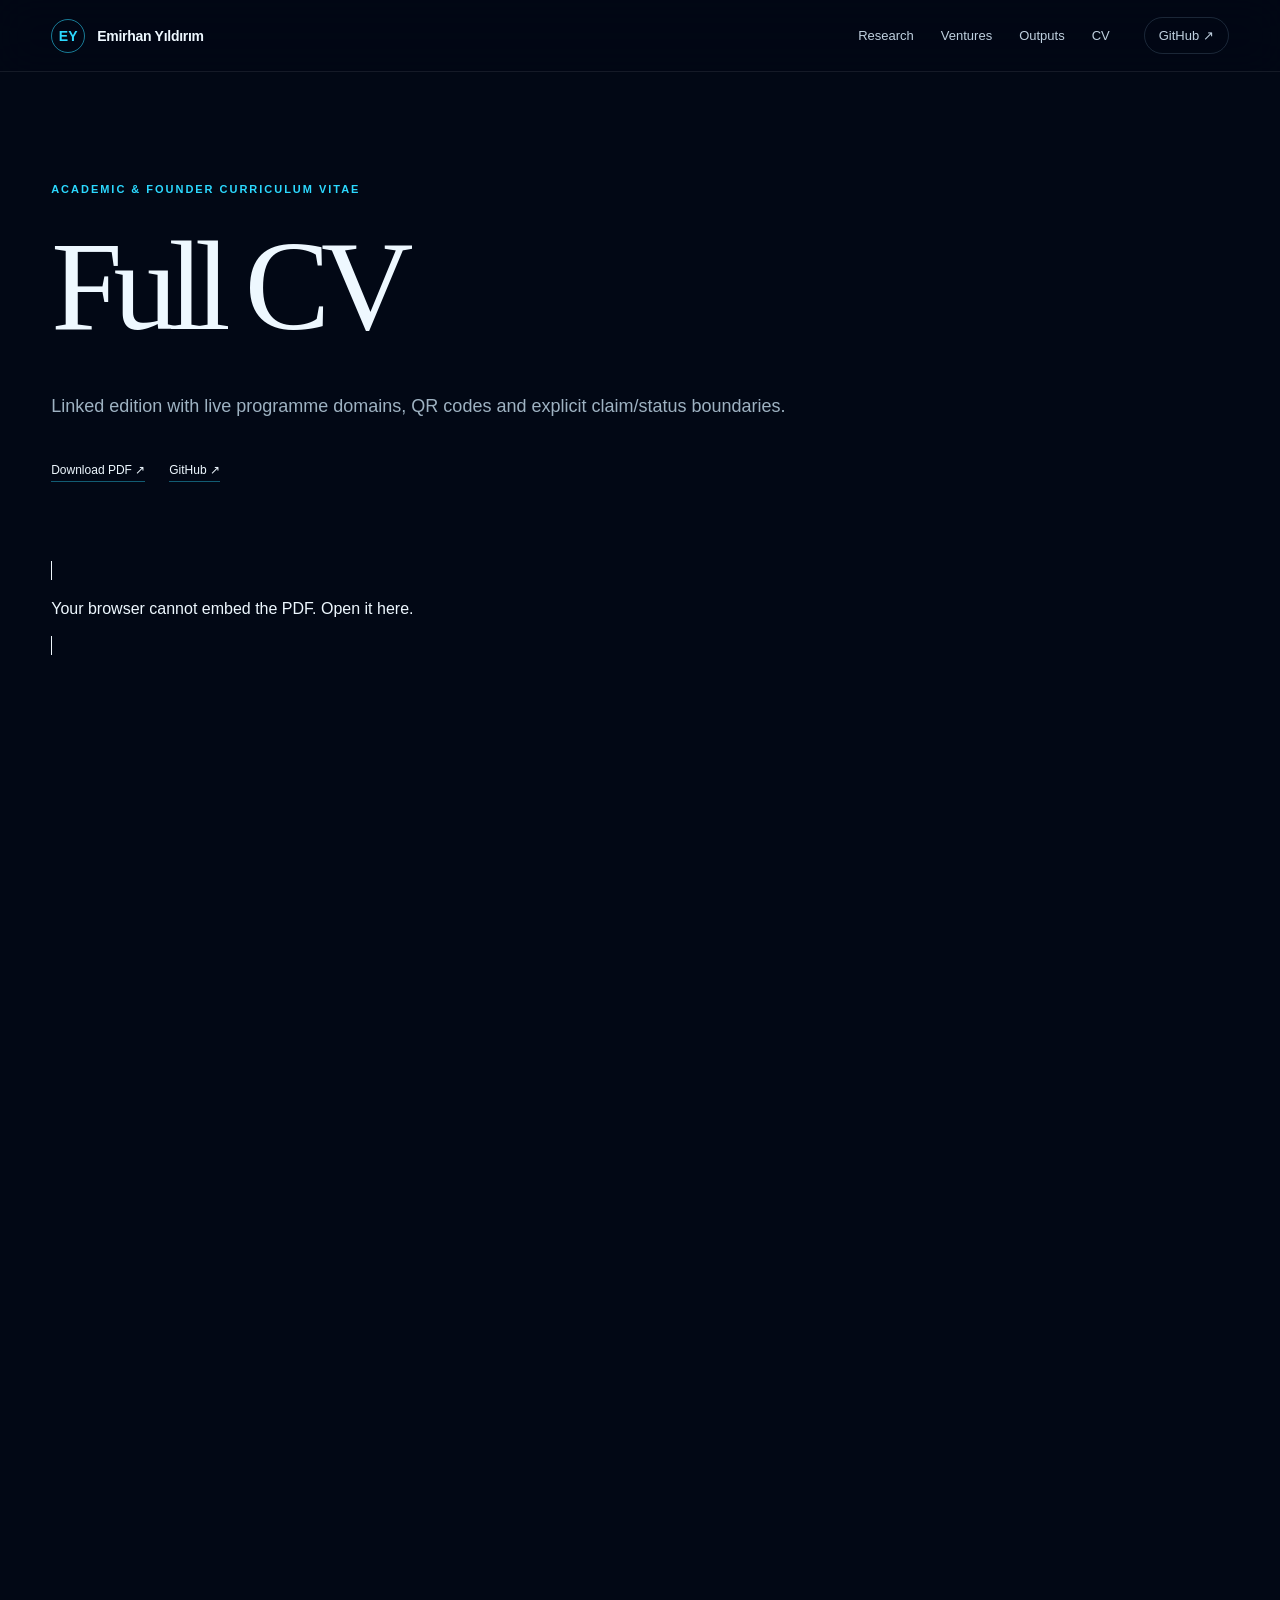
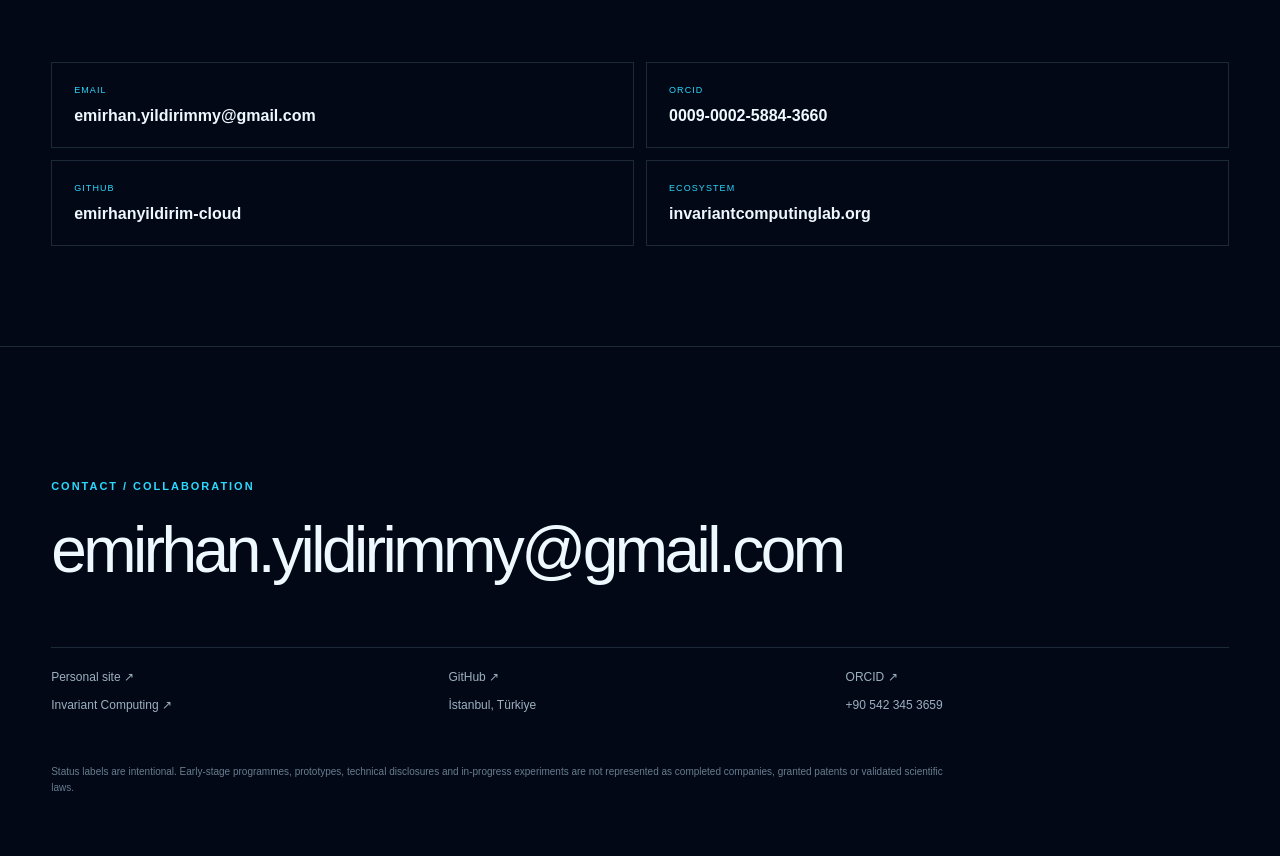
==== cv/index.html @ b938ab04 "Initial portfolio showcase" ====
<!doctype html><html lang="en"><head><meta charset="utf-8"><meta name="viewport" content="width=device-width,initial-scale=1,viewport-fit=cover"><meta name="color-scheme" content="dark"><title>CV — Emirhan Yıldırım</title><meta name="description" content="Academic and founder curriculum vitae with live ecosystem links and QR codes."><meta name="theme-color" content="#020815"><meta property="og:type" content="website"><meta property="og:title" content="CV — Emirhan Yıldırım"><meta property="og:description" content="Academic and founder curriculum vitae with live ecosystem links and QR codes."><meta property="og:image" content="../assets/media/og-preview.jpg"><link rel="icon" href="../assets/media/favicon.svg" type="image/svg+xml"><link rel="stylesheet" href="../assets/css/main.css"><script type="application/ld+json">{"@context":"https://schema.org","@type":"Person","name":"Emirhan Yıldırım","url":"https://emirhanyildirim-cloud.github.io/","sameAs":["https://github.com/emirhanyildirim-cloud", "https://orcid.org/0009-0002-5884-3660", "https://invariantcomputinglab.org/", "https://research.invariantcomputinglab.org/", "https://ventures.invariantcomputinglab.org/", "https://rari.invariantcomputinglab.org/", "https://ocil-ocir.invariantcomputinglab.org/", "https://annihilation-free-computing.invariantcomputinglab.org/", "https://sacra.invariantcomputinglab.org/", "https://invariant-os.invariantcomputinglab.org/", "https://geometrodynamic-computing.invariantcomputinglab.org/", "https://humanization-tech.invariantcomputinglab.org/", "https://elevateos-studio.invariantcomputinglab.org/", "https://atmer.invariantcomputinglab.org/", "https://aurelis-space.invariantcomputinglab.org/", "https://lutetia-retreats.invariantcomputinglab.org/", "https://vectaris-mobility.invariantcomputinglab.org/", "https://hoshi-no-umi-studio.invariantcomputinglab.org/", "https://purpura-yakamoz.invariantcomputinglab.org/"],"jobTitle":"Founder & Research Architect","affiliation":{"@type":"Organization","name":"Invariant Computing Program","url":"https://invariantcomputinglab.org/"}}</script></head><body><header class="nav"><a class="brand" href="../index.html"><span>EY</span><b>Emirhan Yıldırım</b></a><nav><a href="../research/">Research</a><a href="../ventures/">Ventures</a><a href="../outputs/">Outputs</a><a href="../cv/">CV</a></nav><a class="nav-github" href="https://github.com/emirhanyildirim-cloud" target="_blank" rel="noopener">GitHub ↗</a><button class="menu-btn" aria-label="Open navigation"><i></i><i></i></button></header><div class="mobile-nav" hidden><a href="../research/">Research</a><a href="../ventures/">Ventures</a><a href="../outputs/">Outputs</a><a href="../cv/">CV</a><a href="https://github.com/emirhanyildirim-cloud" target="_blank">GitHub ↗</a></div><main><section class="subhero cv-hero"><p class="overline">ACADEMIC & FOUNDER CURRICULUM VITAE</p><h1>Full CV</h1><p>Linked edition with live programme domains, QR codes and explicit claim/status boundaries.</p><div class="subhero-links"><a href="../assets/media/Emirhan_Yildirim_CV_WEB_GITHUB_2026-09-23.pdf" target="_blank" download>Download PDF ↗</a><a href="https://github.com/emirhanyildirim-cloud" target="_blank">GitHub ↗</a></div></section><section class="pdf-stage"><object data="../assets/media/Emirhan_Yildirim_CV_WEB_GITHUB_2026-09-23.pdf#view=FitH" type="application/pdf"><p>Your browser cannot embed the PDF. <a href="../assets/media/Emirhan_Yildirim_CV_WEB_GITHUB_2026-09-23.pdf">Open it here.</a></p></object></section><section class="cv-quick"><a href="mailto:emirhan.yildirimmy@gmail.com"><span>EMAIL</span><b>emirhan.yildirimmy@gmail.com</b></a><a href="https://orcid.org/0009-0002-5884-3660" target="_blank"><span>ORCID</span><b>0009-0002-5884-3660</b></a><a href="https://github.com/emirhanyildirim-cloud" target="_blank"><span>GITHUB</span><b>emirhanyildirim-cloud</b></a><a href="https://invariantcomputinglab.org/" target="_blank"><span>ECOSYSTEM</span><b>invariantcomputinglab.org</b></a></section></main><footer class="footer"><div><p class="overline">CONTACT / COLLABORATION</p><a class="big-mail" href="mailto:emirhan.yildirimmy@gmail.com">emirhan.yildirimmy@gmail.com</a></div><div class="footer-grid"><a href="https://emirhanyildirim-cloud.github.io/">Personal site ↗</a><a href="https://github.com/emirhanyildirim-cloud" target="_blank">GitHub ↗</a><a href="https://orcid.org/0009-0002-5884-3660" target="_blank">ORCID ↗</a><a href="https://invariantcomputinglab.org/" target="_blank">Invariant Computing ↗</a><span>İstanbul, Türkiye</span><span>+90 542 345 3659</span></div><p class="fine">Status labels are intentional. Early-stage programmes, prototypes, technical disclosures and in-progress experiments are not represented as completed companies, granted patents or validated scientific laws.</p></footer><script src="../assets/js/app.js"></script></body></html>
---- assets/css/main.css ----
:root{--bg:#020815;--bg2:#07111f;--panel:#0a1728;--text:#eef8ff;--muted:#9aafc1;--line:rgba(157,201,232,.17);--cyan:#2cd9ff;--blue:#4f7cff;--violet:#9b7cff;--green:#45e6a8;--warm:#d9ff69;--max:1440px;--pad:clamp(22px,4vw,68px)}*{box-sizing:border-box}html{scroll-behavior:smooth;background:var(--bg);color:var(--text)}body{margin:0;background:var(--bg);font-family:Inter,ui-sans-serif,-apple-system,BlinkMacSystemFont,"Segoe UI",Arial,sans-serif;color:var(--text);overflow-x:hidden}body:before{content:"";position:fixed;inset:0;pointer-events:none;background:radial-gradient(circle at 75% 18%,rgba(39,118,255,.13),transparent 34%),radial-gradient(circle at 22% 72%,rgba(0,219,255,.055),transparent 28%);z-index:-2}a{color:inherit;text-decoration:none}p{line-height:1.58}.nav{position:fixed;z-index:50;left:0;right:0;top:0;height:72px;padding:0 var(--pad);display:flex;align-items:center;gap:34px;border-bottom:1px solid rgba(255,255,255,.08);background:rgba(2,8,21,.72);backdrop-filter:blur(20px)}.brand{display:flex;align-items:center;gap:12px;margin-right:auto;font-size:14px}.brand span{display:grid;place-items:center;width:34px;height:34px;border:1px solid rgba(44,217,255,.55);border-radius:50%;font-weight:800;color:var(--cyan)}.brand b{font-weight:650;letter-spacing:-.02em}.nav nav{display:flex;gap:27px}.nav nav a,.nav-github{font-size:13px;color:#bfd0df;transition:.2s}.nav nav a:hover,.nav-github:hover{color:white}.nav-github{border:1px solid var(--line);padding:10px 14px;border-radius:999px}.menu-btn{display:none;background:none;border:0;width:38px;height:38px}.menu-btn i{display:block;height:1px;background:white;margin:6px}.mobile-nav{position:fixed;z-index:49;top:72px;inset-inline:0;background:#05101d;padding:28px var(--pad);border-bottom:1px solid var(--line)}.mobile-nav a{display:block;font-size:28px;font-weight:700;padding:12px 0}.hero{min-height:100vh;padding:140px var(--pad) 58px;position:relative;display:grid;grid-template-columns:minmax(0,.9fr) minmax(480px,1.1fr);grid-template-rows:1fr auto;gap:34px;max-width:var(--max);margin:auto}.noise{position:absolute;inset:0;opacity:.15;pointer-events:none;background-image:url("data:image/svg+xml,%3Csvg viewBox='0 0 180 180' xmlns='http://www.w3.org/2000/svg'%3E%3Cfilter id='n'%3E%3CfeTurbulence type='fractalNoise' baseFrequency='.9' numOctaves='2' stitchTiles='stitch'/%3E%3C/filter%3E%3Crect width='100%25' height='100%25' filter='url(%23n)' opacity='.28'/%3E%3C/svg%3E");mix-blend-mode:soft-light}.hero-copy{align-self:center;position:relative;z-index:2}.overline{font-size:11px;font-weight:750;letter-spacing:.18em;color:var(--cyan);text-transform:uppercase}.hero h1{font-size:clamp(74px,8vw,146px);line-height:.77;letter-spacing:-.075em;margin:22px 0 30px}.hero h1 span{display:block}.hero-role{font-size:clamp(23px,2.1vw,39px);line-height:1.08;letter-spacing:-.035em;margin:0 0 24px}.hero-role b{color:var(--cyan);font-weight:600}.hero-summary{max-width:650px;color:#afc2d3;font-size:17px}.hero-actions{display:flex;gap:18px;align-items:center;margin-top:34px}.hero-actions a{font-weight:650;font-size:14px}.hero-actions .primary{background:var(--text);color:var(--bg);padding:14px 18px;border-radius:4px}.hero-visual{align-self:stretch;position:relative;min-height:620px;border:1px solid var(--line);background:linear-gradient(180deg,rgba(11,26,46,.75),rgba(4,12,25,.25));overflow:hidden;clip-path:polygon(8% 0,100% 0,100% 92%,92% 100%,0 100%,0 8%)}#ecosystemCanvas{width:100%;height:100%;display:block;touch-action:none}.hud{position:absolute;z-index:2;padding:16px 18px;border:1px solid var(--line);background:rgba(1,7,16,.64);backdrop-filter:blur(10px);pointer-events:none}.hud span{display:block;color:var(--cyan);font-size:9px;letter-spacing:.17em;margin-bottom:6px}.hud b{font-size:13px;letter-spacing:.03em}.hud p{margin:7px 0 0;color:#91a8ba;font-size:11px;max-width:240px}.hud-top{top:18px;right:18px}.hud-bottom{left:18px;bottom:18px;max-width:330px}.hero-meta{grid-column:1/-1;border-top:1px solid var(--line);padding-top:18px;display:flex;justify-content:space-between;gap:20px;font-size:11px;color:#849aac}.hero-meta a:hover{color:white}.metric-strip{max-width:var(--max);margin:0 auto;border-block:1px solid var(--line);display:grid;grid-template-columns:repeat(4,1fr)}.metric-strip div{min-height:145px;padding:30px var(--pad);border-right:1px solid var(--line);display:flex;flex-direction:column;justify-content:space-between}.metric-strip div:last-child{border-right:0}.metric-strip b{font-size:50px;letter-spacing:-.06em;color:var(--cyan)}.metric-strip span{font-size:12px;color:#99aebe;max-width:180px}.identity-slab{max-width:var(--max);margin:0 auto;padding:110px var(--pad);display:grid;grid-template-columns:minmax(260px,.72fr) minmax(0,1.28fr);gap:70px;align-items:stretch;border-bottom:1px solid var(--line)}.identity-slab figure{margin:0;position:relative;min-height:560px;background:#07111e;border:1px solid var(--line);overflow:hidden}.identity-slab figure:after{content:"";position:absolute;inset:auto 0 0;height:42%;background:linear-gradient(transparent,rgba(2,8,21,.88))}.identity-slab img{width:100%;height:100%;object-fit:cover;filter:saturate(.82) contrast(1.03)}.identity-slab figcaption{position:absolute;z-index:2;left:20px;bottom:18px;font-size:10px;color:#c7d6e1;letter-spacing:.06em}.identity-copy{align-self:center}.identity-copy h2{font-family:Georgia,"Times New Roman",serif;font-weight:400;font-size:clamp(50px,5.3vw,86px);line-height:.95;letter-spacing:-.055em;margin:22px 0 30px}.identity-copy>p:not(.overline){color:#9db2c3;max-width:850px}.identity-links{display:grid;grid-template-columns:repeat(2,1fr);gap:1px;background:var(--line);border:1px solid var(--line);margin-top:38px}.identity-links a{background:#06101d;padding:17px 18px;transition:.2s}.identity-links a:hover{background:#0a1728}.identity-links span{display:block;color:#6f8799;font-size:8px;letter-spacing:.12em;text-transform:uppercase;margin-bottom:6px}.identity-links b{font-size:11px;font-weight:600;color:#dbe8f1}.section{max-width:var(--max);margin:0 auto;display:grid;grid-template-columns:170px 1fr;padding:130px var(--pad);border-bottom:1px solid var(--line);position:relative}.section.dark{background:linear-gradient(145deg,#040b15,#091624);max-width:none;padding-inline:max(var(--pad),calc((100vw - var(--max))/2 + var(--pad)))}.section-kicker{font-size:10px;letter-spacing:.16em;color:#8ea3b5}.section-kicker span{display:block;color:var(--cyan);font-size:28px;letter-spacing:-.03em;margin-bottom:14px}.section-kicker p{writing-mode:vertical-rl;transform:rotate(180deg);margin:0;text-transform:uppercase}.section-content{min-width:0}.headline{display:grid;grid-template-columns:minmax(0,1.45fr) minmax(280px,.55fr);gap:70px;align-items:end;margin-bottom:70px}.headline h2{font-family:Georgia,"Times New Roman",serif;font-weight:400;font-size:clamp(52px,6vw,100px);line-height:.94;letter-spacing:-.055em;margin:0}.headline p{color:#98aec0;font-size:15px;margin:0}.now-layout{display:grid;grid-template-columns:1.15fr .85fr;gap:24px}.now-main{padding:34px;border:1px solid rgba(44,217,255,.3);background:linear-gradient(135deg,rgba(44,217,255,.06),rgba(79,124,255,.03));min-height:450px}.tag{font-size:10px;color:var(--cyan);font-weight:800;letter-spacing:.12em}.now-main h3{font-size:clamp(37px,4vw,70px);letter-spacing:-.05em;line-height:.95;margin:60px 0 24px}.now-main>p{color:#9fb3c5;max-width:650px}.rank{margin-top:62px;border-top:1px solid var(--line);padding-top:18px}.rank span{display:block;color:#8299ad;font-size:11px}.rank strong{display:block;font-size:74px;letter-spacing:-.07em;margin:8px 0;color:var(--cyan)}.rank strong i{font-style:normal;color:#667b8e}.rank small{display:block;color:#95aabd;max-width:520px;line-height:1.5}.now-points{display:grid;gap:14px}.now-points article{border:1px solid var(--line);padding:24px;background:#07111e}.now-points span{color:var(--cyan);font-size:11px}.now-points h4{font-size:20px;margin:32px 0 10px}.now-points p{color:#91a7ba;font-size:13px;margin:0}.status-discipline{margin-top:24px;display:grid;grid-template-columns:180px 1fr;border:1px solid rgba(217,255,105,.35);padding:20px;background:rgba(217,255,105,.035)}.status-discipline b{color:var(--warm);font-size:10px;letter-spacing:.14em}.status-discipline p{margin:0;color:#acbbae;font-size:13px}.role-grid{display:grid;grid-template-columns:repeat(3,1fr);gap:1px;background:var(--line);border:1px solid var(--line)}.role-grid article{background:#07111e;padding:32px;min-height:230px}.role-grid span{color:var(--cyan);font-size:9px;letter-spacing:.14em}.role-grid h3{font-size:26px;line-height:1.05;margin:54px 0 12px}.role-grid p{color:#8fa5b8;font-size:13px}.portal-row{display:grid;grid-template-columns:repeat(3,1fr);margin-top:30px;gap:12px}.portal-row a{border:1px solid var(--line);padding:20px;display:grid;grid-template-columns:1fr auto;gap:7px;transition:.25s;background:rgba(255,255,255,.01)}.portal-row a:hover{transform:translateY(-3px);border-color:rgba(44,217,255,.5);background:rgba(44,217,255,.04)}.portal-row small{grid-column:1/-1;color:#7f96a8;font-size:8px;letter-spacing:.12em}.portal-row b{font-size:17px}.portal-row span{color:var(--cyan)}.program-grid{display:grid;grid-template-columns:repeat(2,1fr);gap:16px}.research-grid{grid-template-columns:repeat(2,1fr)}.program-card{border:1px solid var(--line);padding:28px;min-height:430px;background:rgba(7,17,30,.75);display:flex;flex-direction:column;position:relative;overflow:hidden;transition:transform .25s,border-color .25s}.program-card:before{content:"";position:absolute;inset:0 0 auto 0;height:2px;background:linear-gradient(90deg,var(--cyan),transparent);opacity:.55}.program-card[data-kind="venture"]:before{background:linear-gradient(90deg,var(--violet),transparent)}.program-card:hover{transform:translateY(-4px);border-color:rgba(44,217,255,.4)}.program-top{display:flex;justify-content:space-between;gap:12px;font-size:8px;letter-spacing:.12em;color:#72899b;text-transform:uppercase}.program-card h3{font-size:31px;letter-spacing:-.04em;margin:55px 0 14px}.program-card>p{color:#93a9bb;font-size:13px}.program-card .role,.program-card .evidence-line{border-top:1px solid var(--line);padding-top:13px;margin-top:18px}.program-card .role{margin-top:auto}.program-card small{color:#6f879a;font-size:8px;letter-spacing:.12em;display:block;margin-bottom:6px}.program-card .role b{font-size:12px}.program-card .evidence-line p{font-size:11px;color:#9aafc0;margin:0}.program-card>a{display:flex;justify-content:space-between;gap:10px;margin-top:20px;padding-top:16px;border-top:1px solid var(--line);font-size:10px;color:var(--cyan)}.deep-link{margin-top:22px;border:1px solid var(--line);display:grid;grid-template-columns:1fr auto auto;align-items:center;gap:30px;padding:24px;transition:.25s}.deep-link:hover{background:rgba(44,217,255,.035);border-color:rgba(44,217,255,.45)}.deep-link span{font-size:14px}.deep-link b{font-size:11px;color:#8da3b6}.deep-link i{font-style:normal;color:var(--cyan);font-size:20px}.venture-home{background:linear-gradient(180deg,#08111e,#020815)}.venture-feature-grid{display:grid;grid-template-columns:repeat(3,1fr);gap:12px}.venture-feature-grid .program-card{min-height:390px}.mvp-scroll{display:grid;grid-template-columns:repeat(3,1fr);gap:12px}.mvp-card{border:1px solid var(--line);padding:28px;background:#07111e;min-height:340px;display:flex;flex-direction:column}.mvp-card>span{font-size:9px;letter-spacing:.14em;color:var(--violet);text-transform:uppercase}.mvp-card h3{font-size:27px;line-height:1.03;letter-spacing:-.04em;margin:48px 0 15px}.mvp-card p{font-size:13px;color:#91a6b8}.mvp-card small{margin-top:auto;border-top:1px solid var(--line);padding-top:13px;color:#7f95a7;line-height:1.45}.timeline{border-top:1px solid var(--line)}.timeline article{display:grid;grid-template-columns:180px 1fr;gap:30px;padding:26px 0;border-bottom:1px solid var(--line)}.timeline time{color:var(--cyan);font-size:11px}.timeline h3{font-size:23px;margin:0 0 7px}.timeline p{color:#90a6b8;font-size:13px;margin:0}.directory{max-width:var(--max);margin:auto;padding:130px var(--pad)}.directory-head{display:grid;grid-template-columns:1fr 1.5fr;gap:60px;margin-bottom:60px}.directory-head h2{font-family:Georgia,serif;font-weight:400;font-size:clamp(56px,6vw,100px);line-height:.95;letter-spacing:-.055em;margin:0}.site-directory{border-top:1px solid var(--line)}.site-link{display:grid;grid-template-columns:60px minmax(180px,.8fr) 1.4fr 30px;align-items:center;gap:24px;min-height:74px;border-bottom:1px solid var(--line);transition:.2s}.site-link:hover{padding-left:10px;background:rgba(255,255,255,.018)}.site-link span{font-size:9px;color:var(--cyan)}.site-link b{font-size:15px}.site-link em{font-style:normal;color:#7f95a8;font-size:12px}.site-link i{font-style:normal;color:var(--cyan)}.closing{max-width:var(--max);margin:auto;padding:110px var(--pad);display:grid;grid-template-columns:1fr 1fr;gap:60px;background:linear-gradient(120deg,rgba(44,217,255,.05),rgba(79,124,255,.06))}.closing h2{font-size:clamp(45px,5vw,80px);line-height:.95;letter-spacing:-.05em;margin:20px 0 0}.closing-links{display:grid}.closing-links a{display:flex;justify-content:space-between;align-items:center;border-bottom:1px solid var(--line);padding:22px 0}.closing-links b{font-size:21px}.closing-links span{color:#8196a8;font-size:11px}.footer{max-width:var(--max);margin:auto;padding:120px var(--pad) 50px;border-top:1px solid var(--line)}.big-mail{display:block;font-size:clamp(36px,5vw,80px);letter-spacing:-.055em;margin:18px 0 60px}.footer-grid{display:grid;grid-template-columns:repeat(3,1fr);gap:14px;padding-top:22px;border-top:1px solid var(--line);font-size:12px;color:#9db0c0}.footer-grid a:hover{color:var(--cyan)}.fine{color:#677d8f;font-size:10px;max-width:900px;margin-top:52px}.subhero{min-height:68vh;padding:170px var(--pad) 80px;max-width:var(--max);margin:auto;display:flex;flex-direction:column;justify-content:flex-end}.subhero h1{font-family:Georgia,serif;font-size:clamp(76px,10vw,170px);font-weight:400;line-height:.82;letter-spacing:-.07em;margin:25px 0 35px}.subhero>p:not(.overline){max-width:850px;color:#9eb2c2;font-size:18px}.subhero-links{display:flex;gap:24px;margin-top:24px}.subhero-links a{font-size:12px;border-bottom:1px solid rgba(44,217,255,.4);padding-bottom:4px}.research-deep{padding-top:60px}.rari-dashboard{display:grid;grid-template-columns:repeat(2,1fr);gap:12px}.rari-dashboard article{border:1px solid var(--line);padding:28px;min-height:240px}.rari-dashboard span{font-size:9px;color:var(--cyan);letter-spacing:.13em}.rari-dashboard b{display:block;font-size:42px;letter-spacing:-.05em;margin:45px 0 10px}.rari-dashboard p{color:#8fa5b7;font-size:12px}.claim-note{border:1px solid rgba(217,255,105,.28);padding:20px;margin-top:18px;background:rgba(217,255,105,.03);display:grid;grid-template-columns:150px 1fr;gap:20px}.claim-note b{color:var(--warm);font-size:10px;text-transform:uppercase;letter-spacing:.12em}.claim-note p{margin:0;color:#9bab9a;font-size:12px}.research-logic{display:grid;grid-template-columns:repeat(2,1fr);gap:12px}.research-logic article{padding:28px;border:1px solid var(--line);min-height:270px}.research-logic span{font-size:9px;color:var(--cyan);letter-spacing:.12em}.research-logic h3{font-size:27px;margin:46px 0 13px;letter-spacing:-.04em}.research-logic p{font-size:13px;color:#8fa5b7}.venture-grid-full{grid-template-columns:repeat(2,1fr)}.venture-principles{display:grid;grid-template-columns:repeat(2,1fr);gap:12px}.venture-principles article{border:1px solid var(--line);padding:28px;min-height:180px}.venture-principles span{color:var(--cyan);font-size:10px}.venture-principles h3{font-size:25px;margin:45px 0 0;letter-spacing:-.035em}.mvp-grid-full{display:grid;grid-template-columns:repeat(2,1fr);gap:12px}.output-counts{display:grid;grid-template-columns:repeat(3,1fr);border:1px solid var(--line);margin-bottom:40px}.output-counts div{padding:24px;border-right:1px solid var(--line);border-bottom:1px solid var(--line)}.output-counts b{display:block;color:var(--cyan);font-size:45px}.output-counts span{color:#8ea4b6;font-size:10px}.pub-list{border-top:1px solid var(--line)}.pub{padding:28px 0;border-bottom:1px solid var(--line);display:grid;grid-template-columns:1fr 2.2fr;gap:34px}.pub>div{display:flex;gap:10px;align-items:flex-start}.pub>div span,.pub>div a{font-size:9px;color:var(--cyan);border:1px solid var(--line);padding:6px 8px}.pub h3{font-size:22px;margin:0}.pub p{grid-column:2;color:#8da3b4;font-size:13px;margin:0}.recognition-list{border-top:1px solid var(--line)}.recognition{display:grid;grid-template-columns:140px 1fr;padding:28px 0;border-bottom:1px solid var(--line);gap:30px}.recognition time{color:var(--cyan);font-size:11px}.recognition h3{font-size:23px;margin:0 0 8px}.recognition p{color:#8fa5b7;font-size:13px;margin:0}.skills-grid{display:grid;grid-template-columns:repeat(2,1fr);gap:12px}.skill{border:1px solid var(--line);padding:26px}.skill h3{font-size:22px;margin:0 0 24px}.skill div{display:flex;flex-wrap:wrap;gap:7px}.skill span{font-size:10px;color:#9bb0c0;border:1px solid var(--line);padding:8px 10px;border-radius:999px}.creative{background:linear-gradient(180deg,#08101d,#030913)}.creative-grid{display:grid;grid-template-columns:repeat(3,1fr);gap:12px}.creative-grid article{border:1px solid var(--line);padding:25px;min-height:210px}.creative-grid h3{font-size:22px}.creative-grid p{color:#8ba1b4;font-size:12px}.cv-hero{min-height:52vh}.pdf-stage{max-width:var(--max);margin:auto;padding:0 var(--pad) 80px;height:1100px}.pdf-stage object{width:100%;height:100%;border:1px solid var(--line);background:white}.cv-quick{max-width:var(--max);margin:auto;padding:0 var(--pad) 100px;display:grid;grid-template-columns:repeat(2,1fr);gap:12px}.cv-quick a{border:1px solid var(--line);padding:22px}.cv-quick span{display:block;color:var(--cyan);font-size:9px;letter-spacing:.12em;margin-bottom:12px}.cv-quick b{font-size:16px}.error{min-height:80vh}.reveal{opacity:0;transform:translateY(22px);transition:opacity .7s ease,transform .7s ease}.reveal.in{opacity:1;transform:none}@media (prefers-reduced-motion:reduce){html{scroll-behavior:auto}.reveal{opacity:1;transform:none;transition:none}*{animation:none!important;transition:none!important}}
@media(max-width:1100px){.identity-slab{grid-template-columns:340px 1fr;gap:38px}.identity-slab figure{min-height:470px}.hero{grid-template-columns:1fr;grid-template-rows:auto auto auto;padding-top:120px}.hero-visual{min-height:520px}.hero-meta{flex-wrap:wrap}.headline{grid-template-columns:1fr;gap:24px}.now-layout{grid-template-columns:1fr}.venture-feature-grid,.mvp-scroll{grid-template-columns:repeat(2,1fr)}.section{grid-template-columns:95px 1fr}.section-kicker p{writing-mode:initial;transform:none}.section-kicker{padding-right:15px}.section-kicker span{font-size:19px}.directory-head,.closing{grid-template-columns:1fr}.program-card{min-height:390px}.creative-grid{grid-template-columns:repeat(2,1fr)}}
@media(max-width:760px){.identity-slab{display:block;padding:80px 18px}.identity-slab figure{min-height:430px;margin-bottom:38px}.identity-copy h2{font-size:50px}.identity-links{grid-template-columns:1fr}.nav{height:64px}.nav nav,.nav-github{display:none}.menu-btn{display:block}.mobile-nav{top:64px}.brand b{display:none}.hero{padding:105px 18px 36px}.hero h1{font-size:78px}.hero-role{font-size:25px}.hero-visual{min-height:440px;clip-path:none}.hero-meta{font-size:9px}.metric-strip{grid-template-columns:repeat(2,1fr)}.metric-strip div{padding:24px 18px;min-height:120px}.section,.section.dark{display:block;padding:90px 18px}.section-kicker{display:flex;gap:10px;align-items:center;margin-bottom:30px}.section-kicker span{margin:0}.section-kicker p{margin:0}.headline h2{font-size:54px}.status-discipline,.claim-note{grid-template-columns:1fr}.role-grid,.portal-row,.program-grid,.research-grid,.venture-feature-grid,.mvp-scroll,.rari-dashboard,.research-logic,.venture-grid-full,.venture-principles,.mvp-grid-full,.skills-grid,.creative-grid{grid-template-columns:1fr}.program-card,.mvp-card{min-height:auto}.timeline article{grid-template-columns:1fr;gap:8px}.directory{padding:90px 18px}.directory-head{gap:25px}.site-link{grid-template-columns:38px 1fr 22px;gap:12px;padding:12px 0}.site-link em{grid-column:2;font-size:10px}.site-link i{grid-row:1/3;grid-column:3}.closing{padding:85px 18px}.footer{padding:90px 18px 35px}.footer-grid{grid-template-columns:1fr}.subhero{padding:120px 18px 55px;min-height:62vh}.subhero h1{font-size:72px}.subhero-links{flex-direction:column;align-items:flex-start}.output-counts{grid-template-columns:repeat(2,1fr)}.pub{grid-template-columns:1fr}.pub p{grid-column:1}.recognition{grid-template-columns:1fr}.pdf-stage{padding:0 18px 60px;height:760px}.cv-quick{padding:0 18px 80px;grid-template-columns:1fr}.big-mail{font-size:34px;word-break:break-all}.hud-bottom{max-width:280px}.hud-top{display:none}}
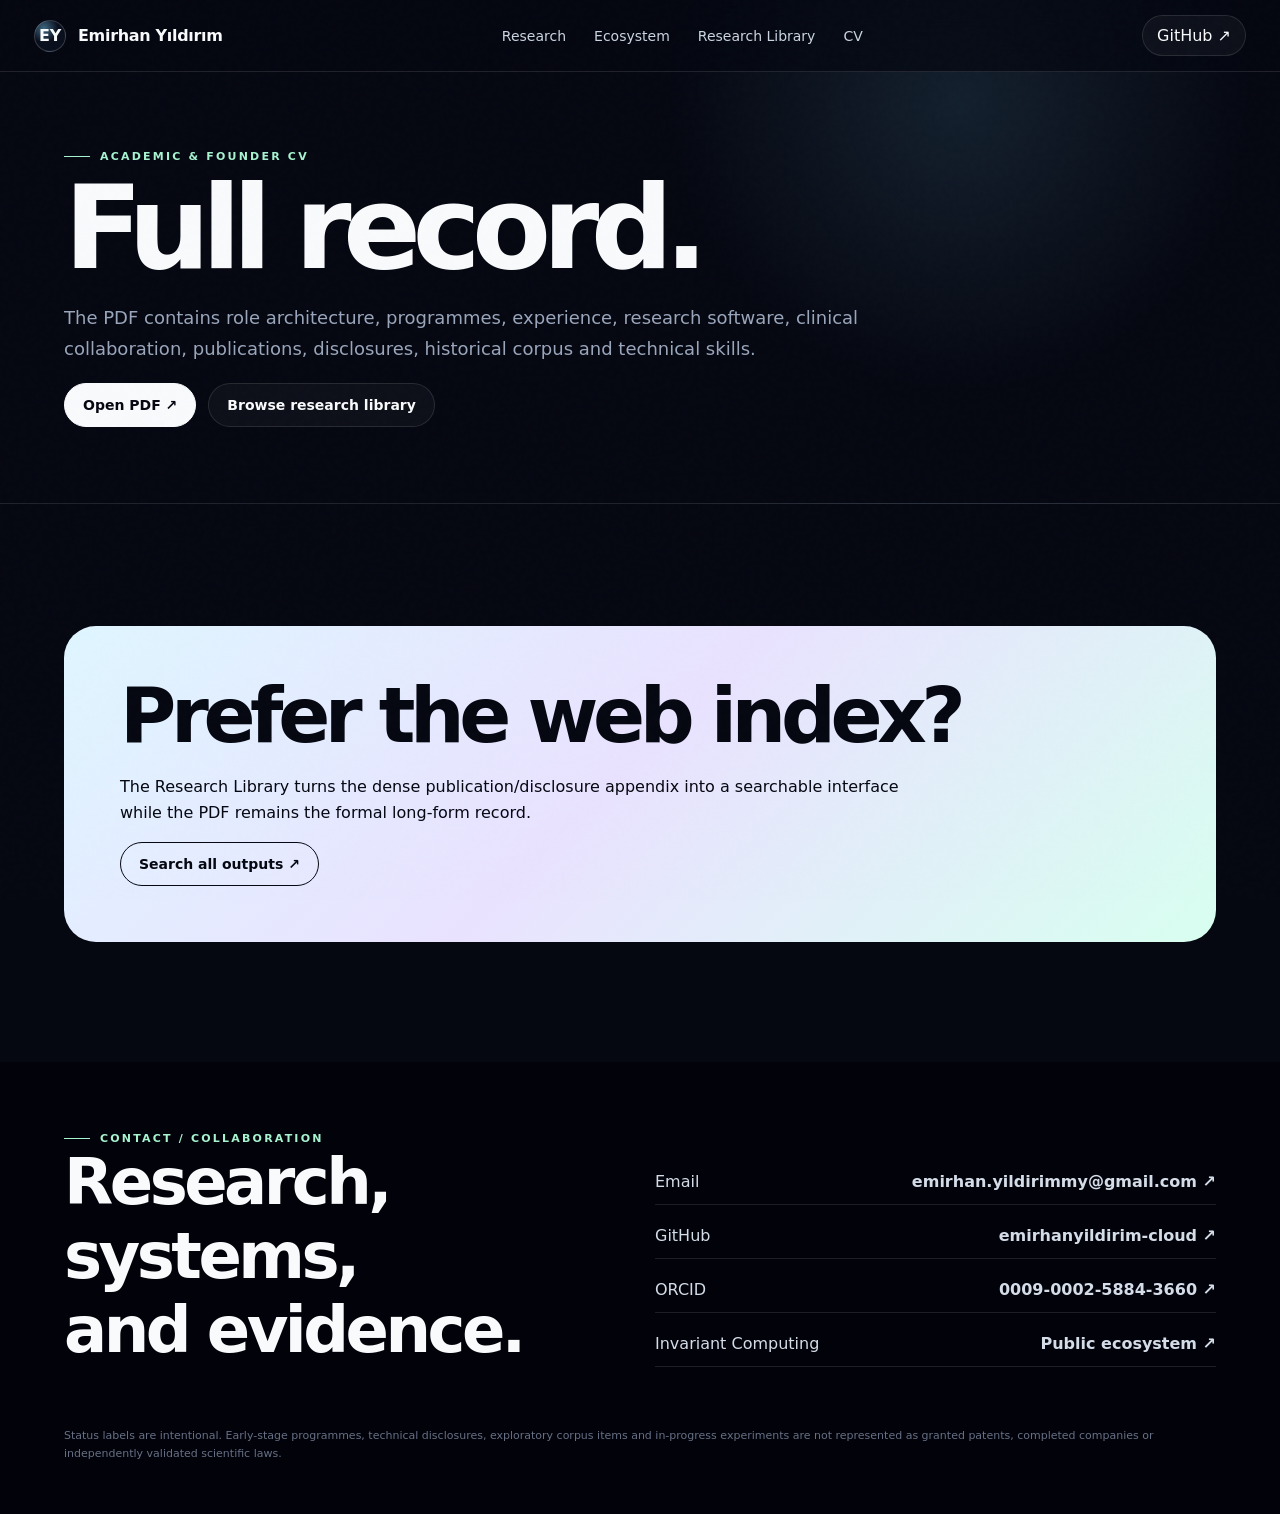
==== commit 6bac36e8: "yeni" ====
--- a/cv/index.html
+++ b/cv/index.html
@@ -1 +1 @@
-<!doctype html><html lang="en"><head><meta charset="utf-8"><meta name="viewport" content="width=device-width,initial-scale=1,viewport-fit=cover"><meta name="color-scheme" content="dark"><title>CV — Emirhan Yıldırım</title><meta name="description" content="Academic and founder curriculum vitae with live ecosystem links and QR codes."><meta name="theme-color" content="#020815"><meta property="og:type" content="website"><meta property="og:title" content="CV — Emirhan Yıldırım"><meta property="og:description" content="Academic and founder curriculum vitae with live ecosystem links and QR codes."><meta property="og:image" content="../assets/media/og-preview.jpg"><link rel="icon" href="../assets/media/favicon.svg" type="image/svg+xml"><link rel="stylesheet" href="../assets/css/main.css"><script type="application/ld+json">{"@context":"https://schema.org","@type":"Person","name":"Emirhan Yıldırım","url":"https://emirhanyildirim-cloud.github.io/","sameAs":["https://github.com/emirhanyildirim-cloud", "https://orcid.org/0009-0002-5884-3660", "https://invariantcomputinglab.org/", "https://research.invariantcomputinglab.org/", "https://ventures.invariantcomputinglab.org/", "https://rari.invariantcomputinglab.org/", "https://ocil-ocir.invariantcomputinglab.org/", "https://annihilation-free-computing.invariantcomputinglab.org/", "https://sacra.invariantcomputinglab.org/", "https://invariant-os.invariantcomputinglab.org/", "https://geometrodynamic-computing.invariantcomputinglab.org/", "https://humanization-tech.invariantcomputinglab.org/", "https://elevateos-studio.invariantcomputinglab.org/", "https://atmer.invariantcomputinglab.org/", "https://aurelis-space.invariantcomputinglab.org/", "https://lutetia-retreats.invariantcomputinglab.org/", "https://vectaris-mobility.invariantcomputinglab.org/", "https://hoshi-no-umi-studio.invariantcomputinglab.org/", "https://purpura-yakamoz.invariantcomputinglab.org/"],"jobTitle":"Founder & Research Architect","affiliation":{"@type":"Organization","name":"Invariant Computing Program","url":"https://invariantcomputinglab.org/"}}</script></head><body><header class="nav"><a class="brand" href="../index.html"><span>EY</span><b>Emirhan Yıldırım</b></a><nav><a href="../research/">Research</a><a href="../ventures/">Ventures</a><a href="../outputs/">Outputs</a><a href="../cv/">CV</a></nav><a class="nav-github" href="https://github.com/emirhanyildirim-cloud" target="_blank" rel="noopener">GitHub ↗</a><button class="menu-btn" aria-label="Open navigation"><i></i><i></i></button></header><div class="mobile-nav" hidden><a href="../research/">Research</a><a href="../ventures/">Ventures</a><a href="../outputs/">Outputs</a><a href="../cv/">CV</a><a href="https://github.com/emirhanyildirim-cloud" target="_blank">GitHub ↗</a></div><main><section class="subhero cv-hero"><p class="overline">ACADEMIC & FOUNDER CURRICULUM VITAE</p><h1>Full CV</h1><p>Linked edition with live programme domains, QR codes and explicit claim/status boundaries.</p><div class="subhero-links"><a href="../assets/media/Emirhan_Yildirim_CV_WEB_GITHUB_2026-09-23.pdf" target="_blank" download>Download PDF ↗</a><a href="https://github.com/emirhanyildirim-cloud" target="_blank">GitHub ↗</a></div></section><section class="pdf-stage"><object data="../assets/media/Emirhan_Yildirim_CV_WEB_GITHUB_2026-09-23.pdf#view=FitH" type="application/pdf"><p>Your browser cannot embed the PDF. <a href="../assets/media/Emirhan_Yildirim_CV_WEB_GITHUB_2026-09-23.pdf">Open it here.</a></p></object></section><section class="cv-quick"><a href="mailto:emirhan.yildirimmy@gmail.com"><span>EMAIL</span><b>emirhan.yildirimmy@gmail.com</b></a><a href="https://orcid.org/0009-0002-5884-3660" target="_blank"><span>ORCID</span><b>0009-0002-5884-3660</b></a><a href="https://github.com/emirhanyildirim-cloud" target="_blank"><span>GITHUB</span><b>emirhanyildirim-cloud</b></a><a href="https://invariantcomputinglab.org/" target="_blank"><span>ECOSYSTEM</span><b>invariantcomputinglab.org</b></a></section></main><footer class="footer"><div><p class="overline">CONTACT / COLLABORATION</p><a class="big-mail" href="mailto:emirhan.yildirimmy@gmail.com">emirhan.yildirimmy@gmail.com</a></div><div class="footer-grid"><a href="https://emirhanyildirim-cloud.github.io/">Personal site ↗</a><a href="https://github.com/emirhanyildirim-cloud" target="_blank">GitHub ↗</a><a href="https://orcid.org/0009-0002-5884-3660" target="_blank">ORCID ↗</a><a href="https://invariantcomputinglab.org/" target="_blank">Invariant Computing ↗</a><span>İstanbul, Türkiye</span><span>+90 542 345 3659</span></div><p class="fine">Status labels are intentional. Early-stage programmes, prototypes, technical disclosures and in-progress experiments are not represented as completed companies, granted patents or validated scientific laws.</p></footer><script src="../assets/js/app.js"></script></body></html>+<!doctype html><html lang="en"><head><meta charset="utf-8"><meta name="viewport" content="width=device-width,initial-scale=1"><title>CV — Emirhan Yıldırım</title><meta name="description" content="Linked academic and founder CV for Emirhan Yıldırım."><meta name="theme-color" content="#050711"><meta property="og:title" content="CV — Emirhan Yıldırım"><meta property="og:description" content="Linked academic and founder CV for Emirhan Yıldırım."><meta property="og:image" content="https://emirhanyildirim-cloud.github.io/assets/media/og-preview.svg"><link rel="icon" href="/assets/media/favicon.svg"><link rel="stylesheet" href="/assets/css/main.css"></head><body><header class="nav"><a class="brand" href="/"><i>EY</i><span>Emirhan Yıldırım</span></a><nav class="navlinks"><a href="/research/">Research</a><a href="/ecosystem/">Ecosystem</a><a href="/outputs/">Research Library</a><a href="/cv/">CV</a></nav><a class="navcta" href="https://github.com/emirhanyildirim-cloud" target="_blank" rel="noopener">GitHub ↗</a></header><div class="grain"></div><section class="page-hero"><div class="inner"><div class="eyebrow">Academic & founder CV</div><h1>Full record.</h1><p>The PDF contains role architecture, programmes, experience, research software, clinical collaboration, publications, disclosures, historical corpus and technical skills.</p><div class="actions"><a class="btn primary" href="/assets/media/Emirhan_Yildirim_CV_2026.pdf" target="_blank">Open PDF ↗</a><a class="btn" href="/outputs/">Browse research library</a></div></div></section><main class="page-shell"><div class="library-callout"><h3>Prefer the web index?</h3><p>The Research Library turns the dense publication/disclosure appendix into a searchable interface while the PDF remains the formal long-form record.</p><a class="btn" href="/outputs/">Search all outputs ↗</a></div></main><footer><div class="footer-inner"><div><div class="eyebrow">Contact / collaboration</div><h2>Research, systems,<br>and evidence.</h2></div><div class="footer-links"><a href="mailto:emirhan.yildirimmy@gmail.com"><span>Email</span><b>emirhan.yildirimmy@gmail.com ↗</b></a><a href="https://github.com/emirhanyildirim-cloud" target="_blank"><span>GitHub</span><b>emirhanyildirim-cloud ↗</b></a><a href="https://orcid.org/0009-0002-5884-3660" target="_blank"><span>ORCID</span><b>0009-0002-5884-3660 ↗</b></a><a href="https://invariantcomputinglab.org" target="_blank"><span>Invariant Computing</span><b>Public ecosystem ↗</b></a></div><p class="fine">Status labels are intentional. Early-stage programmes, technical disclosures, exploratory corpus items and in-progress experiments are not represented as granted patents, completed companies or independently validated scientific laws.</p></div></footer><script src="/assets/js/app.js"></script></body></html>
--- a/assets/css/main.css
+++ b/assets/css/main.css
@@ -1,4 +1,22 @@
 
-:root{--bg:#020815;--bg2:#07111f;--panel:#0a1728;--text:#eef8ff;--muted:#9aafc1;--line:rgba(157,201,232,.17);--cyan:#2cd9ff;--blue:#4f7cff;--violet:#9b7cff;--green:#45e6a8;--warm:#d9ff69;--max:1440px;--pad:clamp(22px,4vw,68px)}*{box-sizing:border-box}html{scroll-behavior:smooth;background:var(--bg);color:var(--text)}body{margin:0;background:var(--bg);font-family:Inter,ui-sans-serif,-apple-system,BlinkMacSystemFont,"Segoe UI",Arial,sans-serif;color:var(--text);overflow-x:hidden}body:before{content:"";position:fixed;inset:0;pointer-events:none;background:radial-gradient(circle at 75% 18%,rgba(39,118,255,.13),transparent 34%),radial-gradient(circle at 22% 72%,rgba(0,219,255,.055),transparent 28%);z-index:-2}a{color:inherit;text-decoration:none}p{line-height:1.58}.nav{position:fixed;z-index:50;left:0;right:0;top:0;height:72px;padding:0 var(--pad);display:flex;align-items:center;gap:34px;border-bottom:1px solid rgba(255,255,255,.08);background:rgba(2,8,21,.72);backdrop-filter:blur(20px)}.brand{display:flex;align-items:center;gap:12px;margin-right:auto;font-size:14px}.brand span{display:grid;place-items:center;width:34px;height:34px;border:1px solid rgba(44,217,255,.55);border-radius:50%;font-weight:800;color:var(--cyan)}.brand b{font-weight:650;letter-spacing:-.02em}.nav nav{display:flex;gap:27px}.nav nav a,.nav-github{font-size:13px;color:#bfd0df;transition:.2s}.nav nav a:hover,.nav-github:hover{color:white}.nav-github{border:1px solid var(--line);padding:10px 14px;border-radius:999px}.menu-btn{display:none;background:none;border:0;width:38px;height:38px}.menu-btn i{display:block;height:1px;background:white;margin:6px}.mobile-nav{position:fixed;z-index:49;top:72px;inset-inline:0;background:#05101d;padding:28px var(--pad);border-bottom:1px solid var(--line)}.mobile-nav a{display:block;font-size:28px;font-weight:700;padding:12px 0}.hero{min-height:100vh;padding:140px var(--pad) 58px;position:relative;display:grid;grid-template-columns:minmax(0,.9fr) minmax(480px,1.1fr);grid-template-rows:1fr auto;gap:34px;max-width:var(--max);margin:auto}.noise{position:absolute;inset:0;opacity:.15;pointer-events:none;background-image:url("data:image/svg+xml,%3Csvg viewBox='0 0 180 180' xmlns='http://www.w3.org/2000/svg'%3E%3Cfilter id='n'%3E%3CfeTurbulence type='fractalNoise' baseFrequency='.9' numOctaves='2' stitchTiles='stitch'/%3E%3C/filter%3E%3Crect width='100%25' height='100%25' filter='url(%23n)' opacity='.28'/%3E%3C/svg%3E");mix-blend-mode:soft-light}.hero-copy{align-self:center;position:relative;z-index:2}.overline{font-size:11px;font-weight:750;letter-spacing:.18em;color:var(--cyan);text-transform:uppercase}.hero h1{font-size:clamp(74px,8vw,146px);line-height:.77;letter-spacing:-.075em;margin:22px 0 30px}.hero h1 span{display:block}.hero-role{font-size:clamp(23px,2.1vw,39px);line-height:1.08;letter-spacing:-.035em;margin:0 0 24px}.hero-role b{color:var(--cyan);font-weight:600}.hero-summary{max-width:650px;color:#afc2d3;font-size:17px}.hero-actions{display:flex;gap:18px;align-items:center;margin-top:34px}.hero-actions a{font-weight:650;font-size:14px}.hero-actions .primary{background:var(--text);color:var(--bg);padding:14px 18px;border-radius:4px}.hero-visual{align-self:stretch;position:relative;min-height:620px;border:1px solid var(--line);background:linear-gradient(180deg,rgba(11,26,46,.75),rgba(4,12,25,.25));overflow:hidden;clip-path:polygon(8% 0,100% 0,100% 92%,92% 100%,0 100%,0 8%)}#ecosystemCanvas{width:100%;height:100%;display:block;touch-action:none}.hud{position:absolute;z-index:2;padding:16px 18px;border:1px solid var(--line);background:rgba(1,7,16,.64);backdrop-filter:blur(10px);pointer-events:none}.hud span{display:block;color:var(--cyan);font-size:9px;letter-spacing:.17em;margin-bottom:6px}.hud b{font-size:13px;letter-spacing:.03em}.hud p{margin:7px 0 0;color:#91a8ba;font-size:11px;max-width:240px}.hud-top{top:18px;right:18px}.hud-bottom{left:18px;bottom:18px;max-width:330px}.hero-meta{grid-column:1/-1;border-top:1px solid var(--line);padding-top:18px;display:flex;justify-content:space-between;gap:20px;font-size:11px;color:#849aac}.hero-meta a:hover{color:white}.metric-strip{max-width:var(--max);margin:0 auto;border-block:1px solid var(--line);display:grid;grid-template-columns:repeat(4,1fr)}.metric-strip div{min-height:145px;padding:30px var(--pad);border-right:1px solid var(--line);display:flex;flex-direction:column;justify-content:space-between}.metric-strip div:last-child{border-right:0}.metric-strip b{font-size:50px;letter-spacing:-.06em;color:var(--cyan)}.metric-strip span{font-size:12px;color:#99aebe;max-width:180px}.identity-slab{max-width:var(--max);margin:0 auto;padding:110px var(--pad);display:grid;grid-template-columns:minmax(260px,.72fr) minmax(0,1.28fr);gap:70px;align-items:stretch;border-bottom:1px solid var(--line)}.identity-slab figure{margin:0;position:relative;min-height:560px;background:#07111e;border:1px solid var(--line);overflow:hidden}.identity-slab figure:after{content:"";position:absolute;inset:auto 0 0;height:42%;background:linear-gradient(transparent,rgba(2,8,21,.88))}.identity-slab img{width:100%;height:100%;object-fit:cover;filter:saturate(.82) contrast(1.03)}.identity-slab figcaption{position:absolute;z-index:2;left:20px;bottom:18px;font-size:10px;color:#c7d6e1;letter-spacing:.06em}.identity-copy{align-self:center}.identity-copy h2{font-family:Georgia,"Times New Roman",serif;font-weight:400;font-size:clamp(50px,5.3vw,86px);line-height:.95;letter-spacing:-.055em;margin:22px 0 30px}.identity-copy>p:not(.overline){color:#9db2c3;max-width:850px}.identity-links{display:grid;grid-template-columns:repeat(2,1fr);gap:1px;background:var(--line);border:1px solid var(--line);margin-top:38px}.identity-links a{background:#06101d;padding:17px 18px;transition:.2s}.identity-links a:hover{background:#0a1728}.identity-links span{display:block;color:#6f8799;font-size:8px;letter-spacing:.12em;text-transform:uppercase;margin-bottom:6px}.identity-links b{font-size:11px;font-weight:600;color:#dbe8f1}.section{max-width:var(--max);margin:0 auto;display:grid;grid-template-columns:170px 1fr;padding:130px var(--pad);border-bottom:1px solid var(--line);position:relative}.section.dark{background:linear-gradient(145deg,#040b15,#091624);max-width:none;padding-inline:max(var(--pad),calc((100vw - var(--max))/2 + var(--pad)))}.section-kicker{font-size:10px;letter-spacing:.16em;color:#8ea3b5}.section-kicker span{display:block;color:var(--cyan);font-size:28px;letter-spacing:-.03em;margin-bottom:14px}.section-kicker p{writing-mode:vertical-rl;transform:rotate(180deg);margin:0;text-transform:uppercase}.section-content{min-width:0}.headline{display:grid;grid-template-columns:minmax(0,1.45fr) minmax(280px,.55fr);gap:70px;align-items:end;margin-bottom:70px}.headline h2{font-family:Georgia,"Times New Roman",serif;font-weight:400;font-size:clamp(52px,6vw,100px);line-height:.94;letter-spacing:-.055em;margin:0}.headline p{color:#98aec0;font-size:15px;margin:0}.now-layout{display:grid;grid-template-columns:1.15fr .85fr;gap:24px}.now-main{padding:34px;border:1px solid rgba(44,217,255,.3);background:linear-gradient(135deg,rgba(44,217,255,.06),rgba(79,124,255,.03));min-height:450px}.tag{font-size:10px;color:var(--cyan);font-weight:800;letter-spacing:.12em}.now-main h3{font-size:clamp(37px,4vw,70px);letter-spacing:-.05em;line-height:.95;margin:60px 0 24px}.now-main>p{color:#9fb3c5;max-width:650px}.rank{margin-top:62px;border-top:1px solid var(--line);padding-top:18px}.rank span{display:block;color:#8299ad;font-size:11px}.rank strong{display:block;font-size:74px;letter-spacing:-.07em;margin:8px 0;color:var(--cyan)}.rank strong i{font-style:normal;color:#667b8e}.rank small{display:block;color:#95aabd;max-width:520px;line-height:1.5}.now-points{display:grid;gap:14px}.now-points article{border:1px solid var(--line);padding:24px;background:#07111e}.now-points span{color:var(--cyan);font-size:11px}.now-points h4{font-size:20px;margin:32px 0 10px}.now-points p{color:#91a7ba;font-size:13px;margin:0}.status-discipline{margin-top:24px;display:grid;grid-template-columns:180px 1fr;border:1px solid rgba(217,255,105,.35);padding:20px;background:rgba(217,255,105,.035)}.status-discipline b{color:var(--warm);font-size:10px;letter-spacing:.14em}.status-discipline p{margin:0;color:#acbbae;font-size:13px}.role-grid{display:grid;grid-template-columns:repeat(3,1fr);gap:1px;background:var(--line);border:1px solid var(--line)}.role-grid article{background:#07111e;padding:32px;min-height:230px}.role-grid span{color:var(--cyan);font-size:9px;letter-spacing:.14em}.role-grid h3{font-size:26px;line-height:1.05;margin:54px 0 12px}.role-grid p{color:#8fa5b8;font-size:13px}.portal-row{display:grid;grid-template-columns:repeat(3,1fr);margin-top:30px;gap:12px}.portal-row a{border:1px solid var(--line);padding:20px;display:grid;grid-template-columns:1fr auto;gap:7px;transition:.25s;background:rgba(255,255,255,.01)}.portal-row a:hover{transform:translateY(-3px);border-color:rgba(44,217,255,.5);background:rgba(44,217,255,.04)}.portal-row small{grid-column:1/-1;color:#7f96a8;font-size:8px;letter-spacing:.12em}.portal-row b{font-size:17px}.portal-row span{color:var(--cyan)}.program-grid{display:grid;grid-template-columns:repeat(2,1fr);gap:16px}.research-grid{grid-template-columns:repeat(2,1fr)}.program-card{border:1px solid var(--line);padding:28px;min-height:430px;background:rgba(7,17,30,.75);display:flex;flex-direction:column;position:relative;overflow:hidden;transition:transform .25s,border-color .25s}.program-card:before{content:"";position:absolute;inset:0 0 auto 0;height:2px;background:linear-gradient(90deg,var(--cyan),transparent);opacity:.55}.program-card[data-kind="venture"]:before{background:linear-gradient(90deg,var(--violet),transparent)}.program-card:hover{transform:translateY(-4px);border-color:rgba(44,217,255,.4)}.program-top{display:flex;justify-content:space-between;gap:12px;font-size:8px;letter-spacing:.12em;color:#72899b;text-transform:uppercase}.program-card h3{font-size:31px;letter-spacing:-.04em;margin:55px 0 14px}.program-card>p{color:#93a9bb;font-size:13px}.program-card .role,.program-card .evidence-line{border-top:1px solid var(--line);padding-top:13px;margin-top:18px}.program-card .role{margin-top:auto}.program-card small{color:#6f879a;font-size:8px;letter-spacing:.12em;display:block;margin-bottom:6px}.program-card .role b{font-size:12px}.program-card .evidence-line p{font-size:11px;color:#9aafc0;margin:0}.program-card>a{display:flex;justify-content:space-between;gap:10px;margin-top:20px;padding-top:16px;border-top:1px solid var(--line);font-size:10px;color:var(--cyan)}.deep-link{margin-top:22px;border:1px solid var(--line);display:grid;grid-template-columns:1fr auto auto;align-items:center;gap:30px;padding:24px;transition:.25s}.deep-link:hover{background:rgba(44,217,255,.035);border-color:rgba(44,217,255,.45)}.deep-link span{font-size:14px}.deep-link b{font-size:11px;color:#8da3b6}.deep-link i{font-style:normal;color:var(--cyan);font-size:20px}.venture-home{background:linear-gradient(180deg,#08111e,#020815)}.venture-feature-grid{display:grid;grid-template-columns:repeat(3,1fr);gap:12px}.venture-feature-grid .program-card{min-height:390px}.mvp-scroll{display:grid;grid-template-columns:repeat(3,1fr);gap:12px}.mvp-card{border:1px solid var(--line);padding:28px;background:#07111e;min-height:340px;display:flex;flex-direction:column}.mvp-card>span{font-size:9px;letter-spacing:.14em;color:var(--violet);text-transform:uppercase}.mvp-card h3{font-size:27px;line-height:1.03;letter-spacing:-.04em;margin:48px 0 15px}.mvp-card p{font-size:13px;color:#91a6b8}.mvp-card small{margin-top:auto;border-top:1px solid var(--line);padding-top:13px;color:#7f95a7;line-height:1.45}.timeline{border-top:1px solid var(--line)}.timeline article{display:grid;grid-template-columns:180px 1fr;gap:30px;padding:26px 0;border-bottom:1px solid var(--line)}.timeline time{color:var(--cyan);font-size:11px}.timeline h3{font-size:23px;margin:0 0 7px}.timeline p{color:#90a6b8;font-size:13px;margin:0}.directory{max-width:var(--max);margin:auto;padding:130px var(--pad)}.directory-head{display:grid;grid-template-columns:1fr 1.5fr;gap:60px;margin-bottom:60px}.directory-head h2{font-family:Georgia,serif;font-weight:400;font-size:clamp(56px,6vw,100px);line-height:.95;letter-spacing:-.055em;margin:0}.site-directory{border-top:1px solid var(--line)}.site-link{display:grid;grid-template-columns:60px minmax(180px,.8fr) 1.4fr 30px;align-items:center;gap:24px;min-height:74px;border-bottom:1px solid var(--line);transition:.2s}.site-link:hover{padding-left:10px;background:rgba(255,255,255,.018)}.site-link span{font-size:9px;color:var(--cyan)}.site-link b{font-size:15px}.site-link em{font-style:normal;color:#7f95a8;font-size:12px}.site-link i{font-style:normal;color:var(--cyan)}.closing{max-width:var(--max);margin:auto;padding:110px var(--pad);display:grid;grid-template-columns:1fr 1fr;gap:60px;background:linear-gradient(120deg,rgba(44,217,255,.05),rgba(79,124,255,.06))}.closing h2{font-size:clamp(45px,5vw,80px);line-height:.95;letter-spacing:-.05em;margin:20px 0 0}.closing-links{display:grid}.closing-links a{display:flex;justify-content:space-between;align-items:center;border-bottom:1px solid var(--line);padding:22px 0}.closing-links b{font-size:21px}.closing-links span{color:#8196a8;font-size:11px}.footer{max-width:var(--max);margin:auto;padding:120px var(--pad) 50px;border-top:1px solid var(--line)}.big-mail{display:block;font-size:clamp(36px,5vw,80px);letter-spacing:-.055em;margin:18px 0 60px}.footer-grid{display:grid;grid-template-columns:repeat(3,1fr);gap:14px;padding-top:22px;border-top:1px solid var(--line);font-size:12px;color:#9db0c0}.footer-grid a:hover{color:var(--cyan)}.fine{color:#677d8f;font-size:10px;max-width:900px;margin-top:52px}.subhero{min-height:68vh;padding:170px var(--pad) 80px;max-width:var(--max);margin:auto;display:flex;flex-direction:column;justify-content:flex-end}.subhero h1{font-family:Georgia,serif;font-size:clamp(76px,10vw,170px);font-weight:400;line-height:.82;letter-spacing:-.07em;margin:25px 0 35px}.subhero>p:not(.overline){max-width:850px;color:#9eb2c2;font-size:18px}.subhero-links{display:flex;gap:24px;margin-top:24px}.subhero-links a{font-size:12px;border-bottom:1px solid rgba(44,217,255,.4);padding-bottom:4px}.research-deep{padding-top:60px}.rari-dashboard{display:grid;grid-template-columns:repeat(2,1fr);gap:12px}.rari-dashboard article{border:1px solid var(--line);padding:28px;min-height:240px}.rari-dashboard span{font-size:9px;color:var(--cyan);letter-spacing:.13em}.rari-dashboard b{display:block;font-size:42px;letter-spacing:-.05em;margin:45px 0 10px}.rari-dashboard p{color:#8fa5b7;font-size:12px}.claim-note{border:1px solid rgba(217,255,105,.28);padding:20px;margin-top:18px;background:rgba(217,255,105,.03);display:grid;grid-template-columns:150px 1fr;gap:20px}.claim-note b{color:var(--warm);font-size:10px;text-transform:uppercase;letter-spacing:.12em}.claim-note p{margin:0;color:#9bab9a;font-size:12px}.research-logic{display:grid;grid-template-columns:repeat(2,1fr);gap:12px}.research-logic article{padding:28px;border:1px solid var(--line);min-height:270px}.research-logic span{font-size:9px;color:var(--cyan);letter-spacing:.12em}.research-logic h3{font-size:27px;margin:46px 0 13px;letter-spacing:-.04em}.research-logic p{font-size:13px;color:#8fa5b7}.venture-grid-full{grid-template-columns:repeat(2,1fr)}.venture-principles{display:grid;grid-template-columns:repeat(2,1fr);gap:12px}.venture-principles article{border:1px solid var(--line);padding:28px;min-height:180px}.venture-principles span{color:var(--cyan);font-size:10px}.venture-principles h3{font-size:25px;margin:45px 0 0;letter-spacing:-.035em}.mvp-grid-full{display:grid;grid-template-columns:repeat(2,1fr);gap:12px}.output-counts{display:grid;grid-template-columns:repeat(3,1fr);border:1px solid var(--line);margin-bottom:40px}.output-counts div{padding:24px;border-right:1px solid var(--line);border-bottom:1px solid var(--line)}.output-counts b{display:block;color:var(--cyan);font-size:45px}.output-counts span{color:#8ea4b6;font-size:10px}.pub-list{border-top:1px solid var(--line)}.pub{padding:28px 0;border-bottom:1px solid var(--line);display:grid;grid-template-columns:1fr 2.2fr;gap:34px}.pub>div{display:flex;gap:10px;align-items:flex-start}.pub>div span,.pub>div a{font-size:9px;color:var(--cyan);border:1px solid var(--line);padding:6px 8px}.pub h3{font-size:22px;margin:0}.pub p{grid-column:2;color:#8da3b4;font-size:13px;margin:0}.recognition-list{border-top:1px solid var(--line)}.recognition{display:grid;grid-template-columns:140px 1fr;padding:28px 0;border-bottom:1px solid var(--line);gap:30px}.recognition time{color:var(--cyan);font-size:11px}.recognition h3{font-size:23px;margin:0 0 8px}.recognition p{color:#8fa5b7;font-size:13px;margin:0}.skills-grid{display:grid;grid-template-columns:repeat(2,1fr);gap:12px}.skill{border:1px solid var(--line);padding:26px}.skill h3{font-size:22px;margin:0 0 24px}.skill div{display:flex;flex-wrap:wrap;gap:7px}.skill span{font-size:10px;color:#9bb0c0;border:1px solid var(--line);padding:8px 10px;border-radius:999px}.creative{background:linear-gradient(180deg,#08101d,#030913)}.creative-grid{display:grid;grid-template-columns:repeat(3,1fr);gap:12px}.creative-grid article{border:1px solid var(--line);padding:25px;min-height:210px}.creative-grid h3{font-size:22px}.creative-grid p{color:#8ba1b4;font-size:12px}.cv-hero{min-height:52vh}.pdf-stage{max-width:var(--max);margin:auto;padding:0 var(--pad) 80px;height:1100px}.pdf-stage object{width:100%;height:100%;border:1px solid var(--line);background:white}.cv-quick{max-width:var(--max);margin:auto;padding:0 var(--pad) 100px;display:grid;grid-template-columns:repeat(2,1fr);gap:12px}.cv-quick a{border:1px solid var(--line);padding:22px}.cv-quick span{display:block;color:var(--cyan);font-size:9px;letter-spacing:.12em;margin-bottom:12px}.cv-quick b{font-size:16px}.error{min-height:80vh}.reveal{opacity:0;transform:translateY(22px);transition:opacity .7s ease,transform .7s ease}.reveal.in{opacity:1;transform:none}@media (prefers-reduced-motion:reduce){html{scroll-behavior:auto}.reveal{opacity:1;transform:none;transition:none}*{animation:none!important;transition:none!important}}
-@media(max-width:1100px){.identity-slab{grid-template-columns:340px 1fr;gap:38px}.identity-slab figure{min-height:470px}.hero{grid-template-columns:1fr;grid-template-rows:auto auto auto;padding-top:120px}.hero-visual{min-height:520px}.hero-meta{flex-wrap:wrap}.headline{grid-template-columns:1fr;gap:24px}.now-layout{grid-template-columns:1fr}.venture-feature-grid,.mvp-scroll{grid-template-columns:repeat(2,1fr)}.section{grid-template-columns:95px 1fr}.section-kicker p{writing-mode:initial;transform:none}.section-kicker{padding-right:15px}.section-kicker span{font-size:19px}.directory-head,.closing{grid-template-columns:1fr}.program-card{min-height:390px}.creative-grid{grid-template-columns:repeat(2,1fr)}}
-@media(max-width:760px){.identity-slab{display:block;padding:80px 18px}.identity-slab figure{min-height:430px;margin-bottom:38px}.identity-copy h2{font-size:50px}.identity-links{grid-template-columns:1fr}.nav{height:64px}.nav nav,.nav-github{display:none}.menu-btn{display:block}.mobile-nav{top:64px}.brand b{display:none}.hero{padding:105px 18px 36px}.hero h1{font-size:78px}.hero-role{font-size:25px}.hero-visual{min-height:440px;clip-path:none}.hero-meta{font-size:9px}.metric-strip{grid-template-columns:repeat(2,1fr)}.metric-strip div{padding:24px 18px;min-height:120px}.section,.section.dark{display:block;padding:90px 18px}.section-kicker{display:flex;gap:10px;align-items:center;margin-bottom:30px}.section-kicker span{margin:0}.section-kicker p{margin:0}.headline h2{font-size:54px}.status-discipline,.claim-note{grid-template-columns:1fr}.role-grid,.portal-row,.program-grid,.research-grid,.venture-feature-grid,.mvp-scroll,.rari-dashboard,.research-logic,.venture-grid-full,.venture-principles,.mvp-grid-full,.skills-grid,.creative-grid{grid-template-columns:1fr}.program-card,.mvp-card{min-height:auto}.timeline article{grid-template-columns:1fr;gap:8px}.directory{padding:90px 18px}.directory-head{gap:25px}.site-link{grid-template-columns:38px 1fr 22px;gap:12px;padding:12px 0}.site-link em{grid-column:2;font-size:10px}.site-link i{grid-row:1/3;grid-column:3}.closing{padding:85px 18px}.footer{padding:90px 18px 35px}.footer-grid{grid-template-columns:1fr}.subhero{padding:120px 18px 55px;min-height:62vh}.subhero h1{font-size:72px}.subhero-links{flex-direction:column;align-items:flex-start}.output-counts{grid-template-columns:repeat(2,1fr)}.pub{grid-template-columns:1fr}.pub p{grid-column:1}.recognition{grid-template-columns:1fr}.pdf-stage{padding:0 18px 60px;height:760px}.cv-quick{padding:0 18px 80px;grid-template-columns:1fr}.big-mail{font-size:34px;word-break:break-all}.hud-bottom{max-width:280px}.hud-top{display:none}}
+:root{--bg:#050711;--bg2:#090d18;--panel:#0d1220;--line:rgba(255,255,255,.11);--ink:#f8fafc;--muted:#9aa6bb;--cyan:#7dd3fc;--green:#a7f3d0;--violet:#c4b5fd;--pink:#f0abfc;--max:1480px;--radius:24px}
+*{box-sizing:border-box}html{scroll-behavior:smooth}body{margin:0;background:var(--bg);color:var(--ink);font-family:Inter,ui-sans-serif,system-ui,-apple-system,BlinkMacSystemFont,"Segoe UI",sans-serif;overflow-x:hidden}a{color:inherit;text-decoration:none}button,input{font:inherit}.grain{position:fixed;inset:0;pointer-events:none;opacity:.035;z-index:99;background-image:url("data:image/svg+xml,%3Csvg viewBox='0 0 180 180' xmlns='http://www.w3.org/2000/svg'%3E%3Cfilter id='n'%3E%3CfeTurbulence type='fractalNoise' baseFrequency='.9' numOctaves='4' stitchTiles='stitch'/%3E%3C/filter%3E%3Crect width='100%25' height='100%25' filter='url(%23n)' opacity='.5'/%3E%3C/svg%3E")}
+.nav{height:72px;display:flex;align-items:center;justify-content:space-between;padding:0 34px;position:fixed;top:0;left:0;right:0;z-index:50;background:rgba(5,7,17,.72);backdrop-filter:blur(18px);border-bottom:1px solid var(--line)}.brand{display:flex;gap:12px;align-items:center;font-weight:800;letter-spacing:-.02em}.brand i{width:32px;height:32px;border:1px solid rgba(255,255,255,.18);border-radius:50%;display:grid;place-items:center;font-style:normal;background:radial-gradient(circle at 30% 25%,rgba(125,211,252,.45),transparent 45%),#0a0f1d}.navlinks{display:flex;gap:28px;color:#cbd5e1;font-size:14px}.navlinks a:hover{color:white}.navcta{border:1px solid var(--line);padding:10px 14px;border-radius:999px;background:rgba(255,255,255,.04)}
+.hero{min-height:100vh;padding:132px 5vw 54px;display:grid;grid-template-columns:minmax(0,1.05fr) minmax(520px,.95fr);gap:40px;align-items:center;position:relative;isolation:isolate}.hero:before{content:"";position:absolute;inset:0;background:radial-gradient(circle at 76% 38%,rgba(125,211,252,.12),transparent 30%),radial-gradient(circle at 20% 20%,rgba(196,181,253,.1),transparent 26%),linear-gradient(180deg,#050711 0%,#060914 100%);z-index:-2}.hero:after{content:"";position:absolute;inset:0;background-image:linear-gradient(rgba(255,255,255,.025) 1px,transparent 1px),linear-gradient(90deg,rgba(255,255,255,.025) 1px,transparent 1px);background-size:52px 52px;mask-image:linear-gradient(to bottom,black,transparent 88%);z-index:-1}.eyebrow{display:flex;align-items:center;gap:10px;text-transform:uppercase;letter-spacing:.2em;font-size:11px;color:var(--green);font-weight:800}.eyebrow:before{content:"";width:26px;height:1px;background:currentColor}.hero h1{font-size:clamp(72px,8vw,150px);line-height:.79;letter-spacing:-.075em;margin:20px 0 28px;max-width:980px}.hero h1 span{display:block}.hero h1 .accent{background:linear-gradient(90deg,#fff,#b7c7e6 44%,var(--cyan));-webkit-background-clip:text;color:transparent}.hero-role{font-size:clamp(18px,1.7vw,27px);line-height:1.35;max-width:800px;color:#d8e0ec}.hero-role b{color:var(--green)}.hero-summary{max-width:760px;color:var(--muted);font-size:16px;line-height:1.75;margin:22px 0 30px}.actions{display:flex;flex-wrap:wrap;gap:12px}.btn{padding:13px 18px;border-radius:999px;border:1px solid var(--line);font-size:14px;font-weight:700;background:rgba(255,255,255,.035)}.btn.primary{background:#f8fafc;color:#050711;border-color:#f8fafc}.btn:hover{transform:translateY(-2px);transition:.2s}.quick-links{margin-top:30px;display:flex;gap:18px;flex-wrap:wrap;color:#92a0b5;font-size:13px}.quick-links a{border-bottom:1px solid rgba(255,255,255,.2);padding-bottom:3px}
+.scene-wrap{position:relative;min-height:650px;display:grid;place-items:center;perspective:1100px}.scene{width:min(620px,42vw);height:min(620px,42vw);min-width:520px;min-height:520px;position:relative;transform-style:preserve-3d;transition:transform .12s linear}.core{position:absolute;left:50%;top:50%;width:180px;height:180px;margin:-90px;border-radius:50%;background:radial-gradient(circle at 32% 24%,#dff7ff 0,#7dd3fc 10%,#3942a8 34%,#0a0e1e 68%);box-shadow:0 0 70px rgba(125,211,252,.28),inset -20px -22px 40px rgba(0,0,0,.55);transform:translateZ(110px)}.core:after{content:"IC";position:absolute;inset:0;display:grid;place-items:center;font-weight:900;font-size:42px;letter-spacing:-.08em;color:rgba(255,255,255,.88)}.ring{position:absolute;left:50%;top:50%;border:1px solid rgba(255,255,255,.23);border-radius:50%;transform-style:preserve-3d}.r1{width:340px;height:340px;margin:-170px;transform:rotateX(70deg) rotateZ(20deg);box-shadow:0 0 25px rgba(125,211,252,.09)}.r2{width:470px;height:470px;margin:-235px;transform:rotateY(65deg) rotateZ(10deg);border-color:rgba(196,181,253,.22)}.r3{width:590px;height:590px;margin:-295px;transform:rotateX(48deg) rotateY(15deg);border-color:rgba(167,243,208,.14)}.orbit-node{position:absolute;left:50%;top:50%;transform-style:preserve-3d;will-change:transform}.node-chip{transform:translate(-50%,-50%);display:flex;align-items:center;gap:9px;padding:8px 11px;border-radius:999px;background:rgba(7,10,19,.82);backdrop-filter:blur(10px);border:1px solid rgba(255,255,255,.16);font-size:11px;white-space:nowrap;box-shadow:0 10px 40px rgba(0,0,0,.34);color:#d9e2ef}.node-chip i{width:7px;height:7px;border-radius:50%;background:var(--node,#7dd3fc);box-shadow:0 0 12px var(--node,#7dd3fc)}.scene-label{position:absolute;right:0;bottom:36px;padding:14px 16px;border-left:1px solid var(--cyan);background:rgba(5,7,17,.55);backdrop-filter:blur(12px);font-size:12px;color:#aab5c7}.scene-label b{display:block;color:white;font-size:14px;margin-bottom:3px}
+.metricbar{border-top:1px solid var(--line);border-bottom:1px solid var(--line);display:grid;grid-template-columns:repeat(7,1fr);background:#070a13}.metricbar div{padding:26px 20px;border-right:1px solid var(--line)}.metricbar b{display:block;font-size:30px;letter-spacing:-.05em}.metricbar span{font-size:11px;color:var(--muted);text-transform:uppercase;letter-spacing:.12em}
+.section{padding:110px 5vw;border-bottom:1px solid var(--line)}.section-inner{max-width:var(--max);margin:auto}.section-head{display:grid;grid-template-columns:240px 1fr;gap:30px;margin-bottom:58px}.kicker{font-size:11px;letter-spacing:.2em;text-transform:uppercase;color:var(--green);font-weight:800}.section-head h2{font-size:clamp(42px,5.2vw,86px);line-height:.93;letter-spacing:-.06em;margin:0;max-width:1100px}.section-head p{grid-column:2;max-width:850px;color:var(--muted);line-height:1.75;margin:0;font-size:16px}
+.featured-grid{display:grid;grid-template-columns:repeat(12,1fr);gap:16px}.feature-card{min-height:360px;background:linear-gradient(145deg,rgba(255,255,255,.05),rgba(255,255,255,.015));border:1px solid var(--line);border-radius:var(--radius);padding:28px;position:relative;overflow:hidden;display:flex;flex-direction:column}.feature-card.large{grid-column:span 7}.feature-card.medium{grid-column:span 5}.feature-card.third{grid-column:span 4}.feature-card:before{content:"";position:absolute;width:250px;height:250px;border-radius:50%;right:-90px;top:-100px;background:radial-gradient(circle,var(--glow,rgba(125,211,252,.24)),transparent 68%)}.feature-card .meta{display:flex;justify-content:space-between;gap:16px;color:#a4b0c2;font-size:11px;text-transform:uppercase;letter-spacing:.12em}.feature-card h3{font-size:clamp(26px,3vw,48px);letter-spacing:-.045em;line-height:1.02;margin:auto 0 18px;max-width:780px}.feature-card p{color:var(--muted);line-height:1.6;max-width:760px}.doi{display:inline-flex;margin-top:18px;align-items:center;gap:9px;font-size:12px;color:var(--cyan);font-weight:700}.doi:before{content:"DOI";font-size:9px;letter-spacing:.12em;padding:4px 6px;border:1px solid rgba(125,211,252,.35);border-radius:4px}
+.ecosystem-section{background:#070a13}.ecosystem-layout{display:grid;grid-template-columns:400px 1fr;gap:24px}.ecosystem-sticky{position:sticky;top:100px;height:max-content;border:1px solid var(--line);border-radius:var(--radius);padding:26px;background:linear-gradient(145deg,rgba(125,211,252,.06),rgba(255,255,255,.01))}.ecosystem-sticky h3{font-size:34px;letter-spacing:-.04em;margin:18px 0 12px}.ecosystem-sticky p{color:var(--muted);line-height:1.7}.program-list{display:grid;grid-template-columns:repeat(2,1fr);gap:12px}.program-card{border:1px solid var(--line);border-radius:20px;padding:20px;background:#090d18;display:grid;grid-template-columns:70px 1fr;gap:16px;min-height:170px;transition:.25s}.program-card:hover{border-color:rgba(125,211,252,.45);transform:translateY(-3px);background:#0b1120}.program-card img{width:70px;height:70px;border-radius:16px}.program-card small{color:var(--green);text-transform:uppercase;letter-spacing:.14em;font-size:9px}.program-card h4{font-size:18px;margin:5px 0 7px}.program-card p{font-size:12px;color:var(--muted);line-height:1.5;margin:0}.program-card .role{grid-column:2;font-size:11px;color:#cbd5e1}
+.library-callout{position:relative;overflow:hidden;background:linear-gradient(135deg,#dff6ff 0%,#e9e2ff 48%,#d8fff0 100%);color:#050711;border-radius:32px;padding:56px;margin-top:52px}.library-callout h3{font-size:clamp(48px,6vw,96px);line-height:.88;letter-spacing:-.07em;margin:0 0 24px;max-width:1100px}.library-callout p{max-width:820px;line-height:1.65;font-size:16px}.library-counts{display:flex;flex-wrap:wrap;gap:10px;margin:30px 0}.library-counts span{padding:9px 11px;border:1px solid rgba(5,7,17,.18);border-radius:999px;font-size:12px}.library-callout .btn{display:inline-block;border-color:#050711}
+.about-grid{display:grid;grid-template-columns:320px 1fr;gap:40px;align-items:start}.portrait-card{border:1px solid var(--line);border-radius:var(--radius);padding:22px;background:#090d18}.portrait-card img{width:118px;height:auto;border-radius:18px;display:block;margin-bottom:18px}.portrait-card h3{font-size:24px;margin:0 0 6px}.portrait-card p{color:var(--muted);font-size:13px;line-height:1.6}.about-copy h2{font-size:clamp(42px,5vw,78px);line-height:.95;letter-spacing:-.055em;margin:0 0 30px}.about-copy p{color:#c1cada;line-height:1.8;max-width:880px;font-size:17px}.link-row{display:flex;gap:12px;flex-wrap:wrap;margin-top:26px}.link-row a{padding:10px 13px;border:1px solid var(--line);border-radius:999px;font-size:13px}
+footer{padding:70px 5vw 40px;background:#02030a}.footer-inner{max-width:var(--max);margin:auto;display:grid;grid-template-columns:1fr 1fr;gap:30px}.footer-inner h2{font-size:clamp(42px,5vw,76px);letter-spacing:-.055em;margin:0}.footer-links{display:grid;gap:8px;align-content:end}.footer-links a{display:flex;justify-content:space-between;padding:13px 0;border-bottom:1px solid var(--line);color:#d4dce8}.fine{grid-column:1/-1;color:#667085;font-size:11px;line-height:1.6;margin-top:30px}
+/* inner pages */
+.page-hero{padding:150px 5vw 70px;min-height:56vh;border-bottom:1px solid var(--line);background:radial-gradient(circle at 75% 20%,rgba(125,211,252,.12),transparent 28%)}.page-hero .inner{max-width:var(--max);margin:auto}.page-hero h1{font-size:clamp(68px,9vw,145px);letter-spacing:-.075em;line-height:.82;margin:18px 0 28px}.page-hero p{max-width:900px;color:var(--muted);font-size:18px;line-height:1.7}.page-shell{max-width:var(--max);margin:auto;padding:70px 5vw 120px}
+/* outputs */
+.library-tools{position:sticky;top:72px;z-index:20;background:rgba(5,7,17,.9);backdrop-filter:blur(16px);border-bottom:1px solid var(--line);padding:14px 5vw;display:flex;gap:12px;flex-wrap:wrap}.library-tools input{min-width:280px;flex:1;background:#0b1020;border:1px solid var(--line);border-radius:999px;padding:12px 16px;color:white}.filters{display:flex;gap:8px;flex-wrap:wrap}.filter-btn{border:1px solid var(--line);background:#0b1020;color:#cbd5e1;border-radius:999px;padding:10px 12px;cursor:pointer;font-size:12px}.filter-btn.active{background:white;color:#050711}.output-summary{display:flex;gap:10px;flex-wrap:wrap;margin-bottom:34px}.output-summary span{padding:8px 10px;border:1px solid var(--line);border-radius:999px;color:#aab5c7;font-size:11px}.output-list{display:grid;gap:10px}.output-item{border:1px solid var(--line);border-radius:18px;padding:20px;background:#080c16;display:grid;grid-template-columns:120px 1fr auto;gap:18px;align-items:start}.output-item.hidden{display:none}.output-index{font-size:11px;color:var(--green);text-transform:uppercase;letter-spacing:.12em}.output-item h3{font-size:18px;line-height:1.35;margin:0 0 8px}.output-item p{font-size:12px;color:var(--muted);line-height:1.55;margin:0;max-width:1000px}.output-actions{display:flex;gap:8px;flex-direction:column;align-items:flex-end}.output-actions a,.no-doi{font-size:11px;padding:7px 9px;border-radius:999px;border:1px solid var(--line);white-space:nowrap}.output-actions a{color:var(--cyan)}.no-doi{color:#6f7b8f}
+/* research page */
+.research-grid{display:grid;grid-template-columns:repeat(2,1fr);gap:16px}.research-card{min-height:300px;border:1px solid var(--line);border-radius:24px;padding:26px;background:linear-gradient(145deg,#0b1020,#080b14);position:relative;overflow:hidden}.research-card img{width:76px;height:76px;border-radius:18px}.research-card h2{font-size:38px;letter-spacing:-.04em;margin:30px 0 10px}.research-card p{color:var(--muted);line-height:1.65}.research-card a{position:absolute;right:24px;bottom:22px;color:var(--cyan);font-size:13px}
+@media(max-width:1050px){.navlinks{display:none}.hero{grid-template-columns:1fr;padding-top:120px}.scene-wrap{min-height:560px}.scene{width:560px;height:560px}.metricbar{grid-template-columns:repeat(4,1fr)}.section-head{grid-template-columns:1fr}.section-head p{grid-column:1}.ecosystem-layout{grid-template-columns:1fr}.ecosystem-sticky{position:relative;top:auto}.about-grid{grid-template-columns:1fr}.footer-inner{grid-template-columns:1fr}.fine{grid-column:1}.feature-card.large,.feature-card.medium,.feature-card.third{grid-column:span 12}}
+@media(max-width:720px){.nav{padding:0 16px}.navcta{display:none}.hero{padding:112px 20px 40px}.hero h1{font-size:68px}.scene-wrap{min-height:430px;overflow:hidden}.scene{min-width:430px;min-height:430px;width:430px;height:430px;transform:scale(.88)}.core{width:140px;height:140px;margin:-70px}.r1{width:260px;height:260px;margin:-130px}.r2{width:360px;height:360px;margin:-180px}.r3{width:440px;height:440px;margin:-220px}.scene-label{right:12px;bottom:18px}.metricbar{grid-template-columns:repeat(2,1fr)}.metricbar div{padding:18px 14px}.section{padding:76px 20px}.section-head{margin-bottom:36px}.section-head h2{font-size:48px}.featured-grid{display:block}.feature-card{margin-bottom:12px;min-height:320px}.program-list{grid-template-columns:1fr}.library-callout{padding:34px 24px}.library-callout h3{font-size:52px}.about-grid{gap:22px}.footer-inner{padding:0}.page-hero{padding:130px 20px 50px}.page-hero h1{font-size:70px}.page-shell{padding:50px 20px 90px}.library-tools{padding:12px 20px}.library-tools input{min-width:100%}.output-item{grid-template-columns:1fr}.output-actions{align-items:flex-start;flex-direction:row}.research-grid{grid-template-columns:1fr}}
+@media(prefers-reduced-motion:reduce){*{scroll-behavior:auto!important;animation:none!important;transition:none!important}.scene{transform:none!important}}
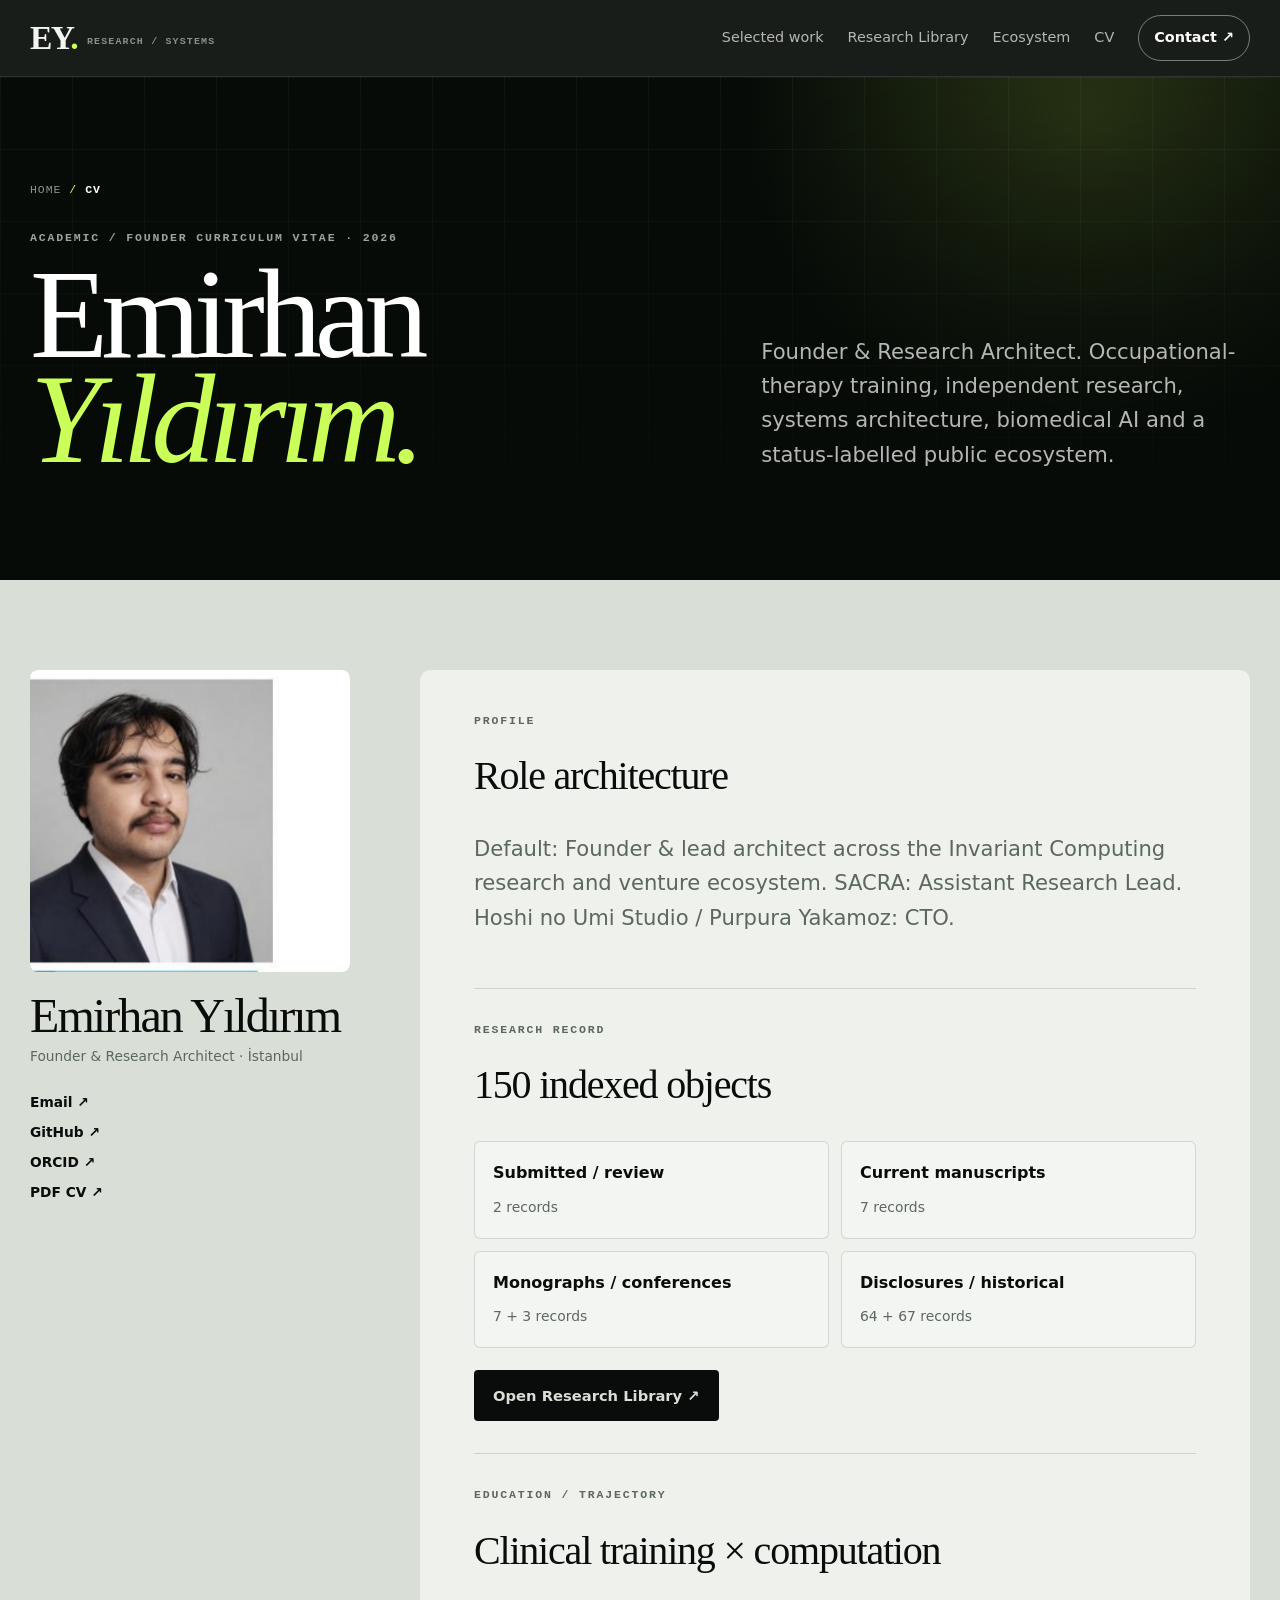
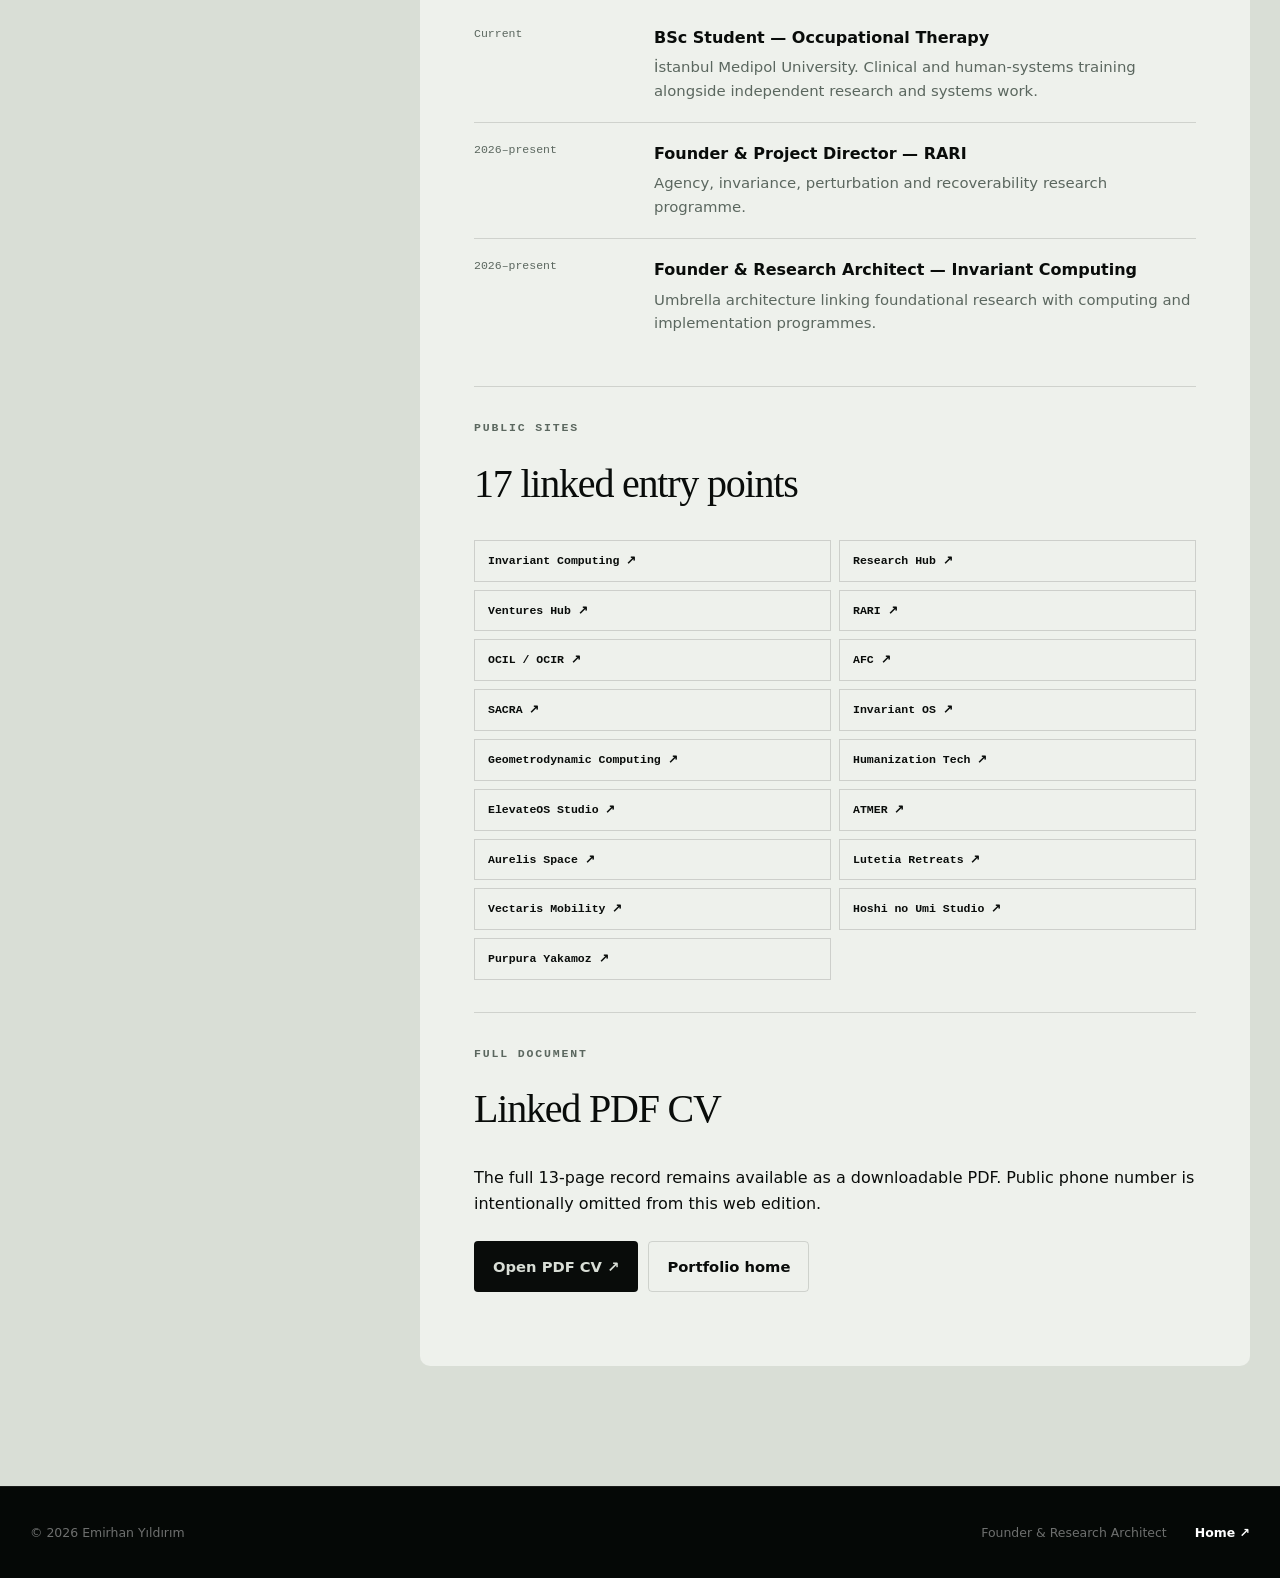
==== commit a1737d8b: "ğ" ====
--- a/cv/index.html
+++ b/cv/index.html
@@ -1 +1 @@
-<!doctype html><html lang="en"><head><meta charset="utf-8"><meta name="viewport" content="width=device-width,initial-scale=1"><title>CV — Emirhan Yıldırım</title><meta name="description" content="Linked academic and founder CV for Emirhan Yıldırım."><meta name="theme-color" content="#050711"><meta property="og:title" content="CV — Emirhan Yıldırım"><meta property="og:description" content="Linked academic and founder CV for Emirhan Yıldırım."><meta property="og:image" content="https://emirhanyildirim-cloud.github.io/assets/media/og-preview.svg"><link rel="icon" href="/assets/media/favicon.svg"><link rel="stylesheet" href="/assets/css/main.css"></head><body><header class="nav"><a class="brand" href="/"><i>EY</i><span>Emirhan Yıldırım</span></a><nav class="navlinks"><a href="/research/">Research</a><a href="/ecosystem/">Ecosystem</a><a href="/outputs/">Research Library</a><a href="/cv/">CV</a></nav><a class="navcta" href="https://github.com/emirhanyildirim-cloud" target="_blank" rel="noopener">GitHub ↗</a></header><div class="grain"></div><section class="page-hero"><div class="inner"><div class="eyebrow">Academic & founder CV</div><h1>Full record.</h1><p>The PDF contains role architecture, programmes, experience, research software, clinical collaboration, publications, disclosures, historical corpus and technical skills.</p><div class="actions"><a class="btn primary" href="/assets/media/Emirhan_Yildirim_CV_2026.pdf" target="_blank">Open PDF ↗</a><a class="btn" href="/outputs/">Browse research library</a></div></div></section><main class="page-shell"><div class="library-callout"><h3>Prefer the web index?</h3><p>The Research Library turns the dense publication/disclosure appendix into a searchable interface while the PDF remains the formal long-form record.</p><a class="btn" href="/outputs/">Search all outputs ↗</a></div></main><footer><div class="footer-inner"><div><div class="eyebrow">Contact / collaboration</div><h2>Research, systems,<br>and evidence.</h2></div><div class="footer-links"><a href="mailto:emirhan.yildirimmy@gmail.com"><span>Email</span><b>emirhan.yildirimmy@gmail.com ↗</b></a><a href="https://github.com/emirhanyildirim-cloud" target="_blank"><span>GitHub</span><b>emirhanyildirim-cloud ↗</b></a><a href="https://orcid.org/0009-0002-5884-3660" target="_blank"><span>ORCID</span><b>0009-0002-5884-3660 ↗</b></a><a href="https://invariantcomputinglab.org" target="_blank"><span>Invariant Computing</span><b>Public ecosystem ↗</b></a></div><p class="fine">Status labels are intentional. Early-stage programmes, technical disclosures, exploratory corpus items and in-progress experiments are not represented as granted patents, completed companies or independently validated scientific laws.</p></div></footer><script src="/assets/js/app.js"></script></body></html>+<!doctype html><html lang="en"><head><meta charset="utf-8"><meta name="viewport" content="width=device-width,initial-scale=1"><meta name="description" content="Emirhan Yıldırım — linked academic and founder CV."><title>CV — Emirhan Yıldırım</title><link rel="stylesheet" href="../css/site.css"></head><body><a class="skip-link" href="#main">Skip to content</a><header class="topbar"><div class="wrap topbar-inner"><a class="brand" href="../">EY<span>.</span><small>Research / Systems</small></a><span></span><nav class="nav" aria-label="Main navigation"><a href="../#work">Selected work</a><a href="../outputs/">Research Library</a><a href="../ecosystem/">Ecosystem</a><a href="../cv/">CV</a><a class="nav-cta" href="mailto:emirhan.yildirimmy@gmail.com">Contact ↗</a></nav><button class="menu-btn" aria-label="Open menu" aria-expanded="false"><span></span></button></div></header><main id="main"><section class="page-hero"><div class="wrap page-hero-inner"><div class="reveal"><div class="crumbs"><a href="../">Home</a><span>/</span><b>CV</b></div><p class="eyebrow light">ACADEMIC / FOUNDER CURRICULUM VITAE · 2026</p><h1>Emirhan<br><em>Yıldırım.</em></h1></div><p class="lede reveal">Founder & Research Architect. Occupational-therapy training, independent research, systems architecture, biomedical AI and a status-labelled public ecosystem.</p></div></section><section><div class="wrap cv-grid"><aside class="cv-aside reveal"><div class="portrait-shell local-profile"><img src="../assets/media/emirhan-yildirim.png" alt="Emirhan Yıldırım"></div><h2 class="cv-name">Emirhan Yıldırım</h2><div class="cv-meta">Founder & Research Architect · İstanbul</div><div class="cv-links"><a href="mailto:emirhan.yildirimmy@gmail.com">Email ↗</a><a href="https://github.com/emirhanyildirim-cloud" target="_blank">GitHub ↗</a><a href="https://orcid.org/0009-0002-5884-3660" target="_blank">ORCID ↗</a><a href="../assets/media/Emirhan_Yildirim_CV_2026.pdf" target="_blank">PDF CV ↗</a></div></aside><div class="cv-main reveal"><section class="cv-section"><p class="eyebrow">PROFILE</p><h2>Role architecture</h2><p class="lede">Default: Founder & lead architect across the Invariant Computing research and venture ecosystem. SACRA: Assistant Research Lead. Hoshi no Umi Studio / Purpura Yakamoz: CTO.</p></section><section class="cv-section"><p class="eyebrow">RESEARCH RECORD</p><h2>150 indexed objects</h2><div class="skill-matrix"><div class="skill-card"><b>Submitted / review</b><span>2 records</span></div><div class="skill-card"><b>Current manuscripts</b><span>7 records</span></div><div class="skill-card"><b>Monographs / conferences</b><span>7 + 3 records</span></div><div class="skill-card"><b>Disclosures / historical</b><span>64 + 67 records</span></div></div><div class="doc-actions" style="margin-top:22px"><a class="button dark" href="../outputs/">Open Research Library ↗</a></div></section><section class="cv-section"><p class="eyebrow">EDUCATION / TRAJECTORY</p><h2>Clinical training × computation</h2><div class="cv-entry"><time>Current</time><div><h3>BSc Student — Occupational Therapy</h3><p>İstanbul Medipol University. Clinical and human-systems training alongside independent research and systems work.</p></div></div><div class="cv-entry"><time>2026–present</time><div><h3>Founder & Project Director — RARI</h3><p>Agency, invariance, perturbation and recoverability research programme.</p></div></div><div class="cv-entry"><time>2026–present</time><div><h3>Founder & Research Architect — Invariant Computing</h3><p>Umbrella architecture linking foundational research with computing and implementation programmes.</p></div></div></section><section class="cv-section"><p class="eyebrow">PUBLIC SITES</p><h2>17 linked entry points</h2><div class="site-link-grid"><a href="https://invariantcomputinglab.org/" target="_blank">Invariant Computing ↗</a><a href="https://research.invariantcomputinglab.org/" target="_blank">Research Hub ↗</a><a href="https://ventures.invariantcomputinglab.org/" target="_blank">Ventures Hub ↗</a><a href="https://rari.invariantcomputinglab.org/" target="_blank">RARI ↗</a><a href="https://ocil-ocir.invariantcomputinglab.org/" target="_blank">OCIL / OCIR ↗</a><a href="https://annihilation-free-computing.invariantcomputinglab.org/" target="_blank">AFC ↗</a><a href="https://sacra.invariantcomputinglab.org/" target="_blank">SACRA ↗</a><a href="https://invariant-os.invariantcomputinglab.org/" target="_blank">Invariant OS ↗</a><a href="https://geometrodynamic-computing.invariantcomputinglab.org/" target="_blank">Geometrodynamic Computing ↗</a><a href="https://humanization-tech.invariantcomputinglab.org/" target="_blank">Humanization Tech ↗</a><a href="https://elevateos-studio.invariantcomputinglab.org/" target="_blank">ElevateOS Studio ↗</a><a href="https://atmer.invariantcomputinglab.org/" target="_blank">ATMER ↗</a><a href="https://aurelis-space.invariantcomputinglab.org/" target="_blank">Aurelis Space ↗</a><a href="https://lutetia-retreats.invariantcomputinglab.org/" target="_blank">Lutetia Retreats ↗</a><a href="https://vectaris-mobility.invariantcomputinglab.org/" target="_blank">Vectaris Mobility ↗</a><a href="https://hoshi-no-umi-studio.invariantcomputinglab.org/" target="_blank">Hoshi no Umi Studio ↗</a><a href="https://purpura-yakamoz.invariantcomputinglab.org/" target="_blank">Purpura Yakamoz ↗</a></div></section><section class="cv-section"><p class="eyebrow">FULL DOCUMENT</p><h2>Linked PDF CV</h2><p>The full 13-page record remains available as a downloadable PDF. Public phone number is intentionally omitted from this web edition.</p><div class="doc-actions"><a class="button dark" href="../assets/media/Emirhan_Yildirim_CV_2026.pdf" target="_blank">Open PDF CV ↗</a><a class="button outline" href="../">Portfolio home</a></div></section></div></div></section></main><footer class="wrap footer"><span>© 2026 Emirhan Yıldırım</span><span>Founder & Research Architect</span><a href="../">Home ↗</a></footer><script src="../js/site.js"></script></body></html>
--- a/css/site.css
+++ b/css/site.css
@@ -0,0 +1,213 @@
+:root{
+  color-scheme: light;
+  --ink:#0f1712;
+  --ink-2:#18251d;
+  --forest:#123f2b;
+  --forest-2:#0b2f20;
+  --lime:#c8ff52;
+  --paper:#f4f1e7;
+  --paper-2:#ebe6d8;
+  --paper-3:#ded8c8;
+  --muted:#657068;
+  --line:rgba(15,23,18,.14);
+  --line-light:rgba(255,255,255,.17);
+  --white:#fffdf6;
+  --success:#8ee3a4;
+  --radius:24px;
+  --shadow:0 22px 70px rgba(15,23,18,.10);
+  --sans:Inter,ui-sans-serif,system-ui,-apple-system,BlinkMacSystemFont,"Segoe UI",sans-serif;
+  --serif:Iowan Old Style,Baskerville,"Times New Roman",Georgia,serif;
+  --mono:"SFMono-Regular",Consolas,"Liberation Mono",monospace;
+}
+*{box-sizing:border-box}
+html{scroll-behavior:smooth;background:var(--paper)}
+body{margin:0;background:var(--paper);color:var(--ink);font-family:var(--sans);font-size:16px;line-height:1.6;overflow-x:hidden}
+body::before{content:"";position:fixed;inset:0;pointer-events:none;z-index:-3;background:
+ radial-gradient(circle at var(--mx,70%) var(--my,20%),rgba(200,255,82,.10),transparent 25rem),
+ linear-gradient(rgba(15,23,18,.032) 1px,transparent 1px),
+ linear-gradient(90deg,rgba(15,23,18,.032) 1px,transparent 1px);
+ background-size:auto,44px 44px,44px 44px}
+img{display:block;max-width:100%}
+a{color:inherit}
+button,input{font:inherit}
+::selection{background:var(--lime);color:var(--ink)}
+.skip-link{position:fixed;left:16px;top:-100px;z-index:999;background:var(--lime);color:var(--ink);padding:10px 14px;border-radius:999px;font-weight:800;text-decoration:none}.skip-link:focus{top:14px}
+.wrap{width:min(1220px,calc(100% - 44px));margin-inline:auto}
+.rule{border-top:1px solid var(--line)}
+.eyebrow,.kicker{margin:0 0 14px;font-family:var(--mono);font-size:.72rem;font-weight:800;letter-spacing:.16em;text-transform:uppercase;color:var(--muted)}
+.eyebrow.light,.kicker.light{color:rgba(255,255,255,.62)}
+.display{margin:0;font-family:var(--serif);font-size:clamp(3.5rem,8.8vw,8.4rem);line-height:.82;letter-spacing:-.055em;font-weight:500}
+.display em{font-style:italic;color:var(--lime)}
+.section-title{margin:0;font-family:var(--serif);font-size:clamp(2.7rem,6vw,5.7rem);line-height:.92;letter-spacing:-.045em;font-weight:500}
+.h2{margin:0;font-family:var(--serif);font-size:clamp(2.2rem,4.5vw,4.4rem);line-height:.96;letter-spacing:-.04em;font-weight:500}
+.h3{margin:0;font-family:var(--serif);font-size:clamp(1.65rem,3vw,2.7rem);line-height:1;letter-spacing:-.025em;font-weight:500}
+.lede{font-size:clamp(1.05rem,1.8vw,1.32rem);line-height:1.62;color:var(--muted);max-width:66ch}
+.muted{color:var(--muted)}
+.mono{font-family:var(--mono)}
+.topbar{position:sticky;top:0;z-index:100;background:color-mix(in srgb,var(--paper) 88%,transparent);backdrop-filter:blur(16px);border-bottom:1px solid rgba(15,23,18,.08)}
+.topbar-inner{min-height:76px;display:grid;grid-template-columns:auto 1fr auto;align-items:center;gap:28px}
+.brand{font-family:var(--serif);font-size:2.1rem;line-height:1;text-decoration:none;font-weight:700;letter-spacing:-.05em}.brand span{color:#5fa300}.brand small{font-family:var(--mono);font-size:.62rem;letter-spacing:.12em;text-transform:uppercase;margin-left:10px;color:var(--muted);font-weight:700;vertical-align:middle}
+.nav{justify-self:end;display:flex;align-items:center;gap:24px}.nav a{font-size:.9rem;text-decoration:none;color:#334038}.nav a:hover{color:var(--ink)}
+.nav-cta{border:1px solid var(--ink)!important;border-radius:999px;padding:10px 15px!important;color:var(--ink)!important;font-weight:750}.nav-cta:hover{background:var(--ink)!important;color:var(--paper)!important}
+.menu-btn{display:none;width:44px;height:44px;border:1px solid var(--line);border-radius:50%;background:transparent;align-items:center;justify-content:center;cursor:pointer}
+.menu-btn span,.menu-btn::before,.menu-btn::after{content:"";display:block;width:17px;height:1.5px;background:var(--ink);position:absolute;transition:.2s}.menu-btn::before{transform:translateY(-5px)}.menu-btn::after{transform:translateY(5px)}.menu-btn.open span{opacity:0}.menu-btn.open::before{transform:rotate(45deg)}.menu-btn.open::after{transform:rotate(-45deg)}
+.hero{position:relative;background:var(--forest-2);color:var(--white);min-height:calc(100vh - 76px);overflow:hidden}
+.hero::before{content:"";position:absolute;inset:0;background:radial-gradient(circle at 76% 34%,rgba(200,255,82,.16),transparent 26rem),linear-gradient(rgba(255,255,255,.055) 1px,transparent 1px),linear-gradient(90deg,rgba(255,255,255,.055) 1px,transparent 1px);background-size:auto,64px 64px,64px 64px;mask-image:linear-gradient(to bottom,#000,transparent 96%)}
+.hero-inner{position:relative;z-index:1;display:grid;grid-template-columns:minmax(0,1.15fr) minmax(330px,.85fr);gap:clamp(30px,6vw,88px);align-items:center;min-height:calc(100vh - 76px);padding:84px 0 72px}
+.hero .lede{color:rgba(255,255,255,.72);margin:30px 0 0}
+.hero-actions{display:flex;align-items:center;gap:18px;flex-wrap:wrap;margin-top:34px}
+.button{display:inline-flex;align-items:center;justify-content:center;gap:9px;border-radius:999px;padding:13px 18px;text-decoration:none;font-weight:800;font-size:.92rem;border:1px solid transparent;transition:.2s transform,.2s background,.2s color,.2s border-color}.button:hover{transform:translateY(-2px)}.button.primary{background:var(--lime);color:var(--ink)}.button.ghost{border-color:rgba(255,255,255,.28);color:white}.button.ghost:hover{border-color:white}.button.dark{background:var(--ink);color:var(--paper)}.button.outline{border-color:var(--line);color:var(--ink)}
+.text-link{display:inline-flex;gap:8px;align-items:center;text-decoration:none;font-weight:800;border-bottom:1px solid currentColor;padding-bottom:2px}
+.hero-visual{position:relative;min-height:550px;display:flex;align-items:center;justify-content:center;perspective:1000px}
+.blueprint-card{position:relative;width:min(100%,520px);aspect-ratio:4/5;border-radius:30px;overflow:hidden;border:1px solid rgba(255,255,255,.17);background:#102e21;box-shadow:0 38px 90px rgba(0,0,0,.32);transform:rotateY(-6deg) rotateX(2deg);transition:.35s transform}
+.hero:hover .blueprint-card{transform:rotateY(-2deg) rotateX(0deg) translateY(-4px)}
+.blueprint-card img{width:100%;height:100%;object-fit:cover;filter:saturate(.9) contrast(1.05)}
+.blueprint-card::after{content:"";position:absolute;inset:0;background:linear-gradient(to top,rgba(5,20,13,.84),transparent 45%),linear-gradient(135deg,rgba(200,255,82,.1),transparent 35%);pointer-events:none}
+.visual-tag{position:absolute;z-index:2;left:18px;right:18px;bottom:18px;display:flex;align-items:end;justify-content:space-between;gap:15px;color:white}.visual-tag span{font-family:var(--mono);font-size:.7rem;letter-spacing:.12em;text-transform:uppercase;color:rgba(255,255,255,.67)}.visual-tag b{font-family:var(--serif);font-size:2.1rem;font-weight:500;line-height:.92;text-align:right}
+.orbit-note{position:absolute;right:-12px;top:22%;width:148px;background:rgba(7,25,17,.84);border:1px solid rgba(255,255,255,.18);backdrop-filter:blur(12px);border-radius:18px;padding:14px;box-shadow:0 15px 40px rgba(0,0,0,.2)}.orbit-note b{display:block;color:var(--lime);font-size:1.35rem}.orbit-note small{color:rgba(255,255,255,.62)}
+.hero-index{position:absolute;left:0;bottom:28px;font-family:var(--mono);font-size:.7rem;letter-spacing:.12em;color:rgba(255,255,255,.48)}
+.metric-band{background:var(--lime);color:var(--ink)}.metric-inner{display:grid;grid-template-columns:1.1fr auto 1.2fr auto;gap:28px;align-items:center;padding:28px 0}.metric-inner .eyebrow{margin:0;color:#314512}.metric-number{font-family:var(--serif);font-size:clamp(3.1rem,6vw,6.6rem);line-height:.76;font-weight:500;letter-spacing:-.05em}.metric-copy{font-weight:800;max-width:24ch}.metric-detail{font-family:var(--mono);font-size:.78rem;border-left:1px solid rgba(15,23,18,.25);padding-left:24px;white-space:nowrap}
+.signal-band{border-bottom:1px solid var(--line);background:var(--paper-2)}.signal-inner{min-height:62px;display:grid;grid-template-columns:repeat(4,1fr);align-items:center}.signal-inner span{text-align:center;font-family:var(--mono);font-size:.72rem;letter-spacing:.11em;font-weight:800;border-right:1px solid var(--line)}.signal-inner span:last-child{border-right:0}
+.section{padding:clamp(86px,10vw,150px) 0}.section-head{display:grid;grid-template-columns:.7fr 1.3fr;gap:clamp(28px,7vw,100px);align-items:start;margin-bottom:62px}.section-head .lede{margin:18px 0 0}
+.project-ledger{border-top:1px solid var(--line)}.project-row{display:grid;grid-template-columns:90px minmax(260px,.9fr) minmax(0,1.1fr);gap:clamp(20px,4vw,60px);padding:42px 0;border-bottom:1px solid var(--line);align-items:center}.project-row:hover .project-image{transform:translateY(-4px) scale(1.01)}.project-num{align-self:start;font-family:var(--mono);font-size:.8rem;color:var(--muted)}.project-image{aspect-ratio:16/10;border-radius:20px;overflow:hidden;background:var(--forest-2);transition:.25s transform;box-shadow:var(--shadow);position:relative}.project-image img{width:100%;height:100%;object-fit:cover}.project-image.dark img{filter:brightness(.82) saturate(.8)}.project-copy .eyebrow{margin-bottom:12px}.project-copy h3{margin:0 0 16px;font-family:var(--serif);font-size:clamp(2rem,4vw,4rem);font-weight:500;line-height:.95;letter-spacing:-.04em}.project-copy p{color:var(--muted);max-width:62ch}.result-inline{display:flex;align-items:center;gap:15px;border-top:1px solid var(--line);padding-top:16px;margin-top:20px}.result-inline strong{font-family:var(--serif);font-size:2.1rem;font-weight:500}.result-inline span{font-size:.82rem;color:var(--muted)}.project-copy .text-link{margin-top:20px}
+.workbench{background:var(--ink);color:var(--white);position:relative;overflow:hidden}.workbench::after{content:"";position:absolute;width:34rem;height:34rem;border-radius:50%;border:1px solid rgba(200,255,82,.18);right:-10rem;top:-12rem;box-shadow:0 0 0 80px rgba(200,255,82,.025),0 0 0 160px rgba(200,255,82,.018)}.workbench-inner{position:relative;z-index:1;padding:clamp(86px,10vw,140px) 0}.workbench .section-title{max-width:11ch}.workbench .lede{color:rgba(255,255,255,.62)}
+.workbench-grid{display:grid;grid-template-columns:310px 1fr;gap:40px;margin-top:60px}.tool-tabs{display:grid;align-content:start;border-top:1px solid var(--line-light)}.tool-tab{appearance:none;text-align:left;border:0;border-bottom:1px solid var(--line-light);background:transparent;color:rgba(255,255,255,.54);padding:20px 0;cursor:pointer;font-weight:750;display:flex;justify-content:space-between;gap:12px}.tool-tab::after{content:"↗";opacity:.4}.tool-tab.active{color:var(--lime)}.tool-panel{display:none;min-height:360px;border:1px solid var(--line-light);border-radius:26px;padding:clamp(28px,5vw,58px);background:rgba(255,255,255,.035);backdrop-filter:blur(12px)}.tool-panel.active{display:grid;grid-template-columns:1fr .82fr;gap:36px;align-items:end;animation:panelIn .32s ease both}.tool-panel h3{font-family:var(--serif);font-size:clamp(2.3rem,5vw,5rem);line-height:.92;margin:0 0 18px;font-weight:500;letter-spacing:-.045em}.tool-panel p{color:rgba(255,255,255,.66);max-width:52ch}.panel-meta{align-self:stretch;display:grid;align-content:end;gap:8px}.panel-meta div{display:flex;justify-content:space-between;gap:15px;padding:12px 0;border-top:1px solid var(--line-light);font-family:var(--mono);font-size:.72rem}.panel-meta span{color:rgba(255,255,255,.48)}
+@keyframes panelIn{from{opacity:0;transform:translateY(8px)}to{opacity:1;transform:none}}
+.timeline-section{background:var(--paper-2)}.timeline{margin-top:50px;border-top:1px solid var(--line)}.timeline-item{display:grid;grid-template-columns:200px 1fr 1fr;gap:32px;padding:32px 0;border-bottom:1px solid var(--line)}.timeline-item time{font-family:var(--mono);font-size:.76rem;color:var(--muted)}.timeline-item h3{margin:0;font-family:var(--serif);font-size:2rem;font-weight:500;line-height:1}.timeline-item p{margin:0;color:var(--muted)}
+.about-grid{display:grid;grid-template-columns:.75fr 1.25fr;gap:clamp(36px,8vw,120px);align-items:start}.portrait-shell{position:relative}.portrait-shell img{width:100%;aspect-ratio:4/5;object-fit:cover;border-radius:28px;filter:saturate(.8);background:var(--paper-3)}.portrait-shell::after{content:"MECHANICAL / ENGINEERING / 2026";position:absolute;right:-40px;top:52%;font-family:var(--mono);font-size:.65rem;letter-spacing:.16em;color:var(--muted);transform:rotate(90deg)}.about-copy p:first-of-type{font-family:var(--serif);font-size:clamp(1.8rem,3.4vw,3.2rem);line-height:1.08;letter-spacing:-.025em;margin-top:0}.chip-list{display:flex;flex-wrap:wrap;gap:9px;margin:28px 0}.chip{border:1px solid var(--line);border-radius:999px;padding:8px 11px;font-size:.8rem;background:rgba(255,255,255,.32)}
+.contact-band{background:var(--forest);color:white}.contact-inner{padding:clamp(80px,10vw,145px) 0;display:grid;grid-template-columns:1fr auto;gap:35px;align-items:end}.contact-inner h2{margin:0;font-family:var(--serif);font-size:clamp(3.5rem,8vw,8rem);font-weight:500;line-height:.82;letter-spacing:-.05em}.contact-inner a{color:var(--lime);font-size:clamp(1.1rem,2vw,1.45rem);font-weight:800;text-decoration:none;border-bottom:1px solid rgba(200,255,82,.5)}
+.footer{min-height:92px;display:grid;grid-template-columns:1fr auto auto;gap:28px;align-items:center;font-size:.78rem;color:var(--muted)}.footer a{text-decoration:none;color:var(--ink);font-weight:800}
+/* Inner-page dossier */
+.page-hero{background:var(--forest-2);color:white;position:relative;overflow:hidden}.page-hero::before{content:"";position:absolute;inset:0;background:linear-gradient(rgba(255,255,255,.045) 1px,transparent 1px),linear-gradient(90deg,rgba(255,255,255,.045) 1px,transparent 1px);background-size:60px 60px;mask-image:linear-gradient(#000,transparent)}.page-hero-inner{position:relative;z-index:1;padding:86px 0 90px;display:grid;grid-template-columns:1.15fr .85fr;gap:70px;align-items:end}.page-hero h1{margin:0;font-family:var(--serif);font-size:clamp(4rem,9vw,8.5rem);line-height:.82;letter-spacing:-.055em;font-weight:500}.page-hero h1 em{color:var(--lime);font-style:italic}.page-hero .lede{color:rgba(255,255,255,.7);margin-bottom:0}.crumbs{display:flex;gap:8px;align-items:center;font-family:var(--mono);font-size:.72rem;letter-spacing:.08em;text-transform:uppercase;margin-bottom:30px}.crumbs a{color:rgba(255,255,255,.55);text-decoration:none}.crumbs span{color:var(--lime)}
+.dossier-nav{position:sticky;top:76px;z-index:80;background:color-mix(in srgb,var(--paper) 92%,transparent);backdrop-filter:blur(14px);border-bottom:1px solid var(--line)}.dossier-nav-inner{min-height:58px;display:flex;align-items:center;gap:22px;overflow:auto;scrollbar-width:none}.dossier-nav-inner::-webkit-scrollbar{display:none}.dossier-nav a{font-family:var(--mono);font-size:.7rem;white-space:nowrap;text-transform:uppercase;text-decoration:none;color:var(--muted);letter-spacing:.08em}.dossier-nav a:hover{color:var(--ink)}
+.dossier{padding:70px 0 120px}.dossier-block{display:grid;grid-template-columns:.62fr 1.38fr;gap:clamp(32px,7vw,100px);padding:56px 0;border-top:1px solid var(--line);scroll-margin-top:150px}.dossier-block:first-child{border-top:0;padding-top:0}.dossier-block h2{margin:0;font-family:var(--serif);font-size:clamp(2rem,3.7vw,3.8rem);line-height:.96;font-weight:500;letter-spacing:-.035em}.dossier-content>p:first-child{margin-top:0}.dossier-content p{color:#46534b;max-width:75ch}.evidence-grid{display:grid;grid-template-columns:repeat(2,minmax(0,1fr));gap:14px;margin-top:24px}.evidence-card{border:1px solid var(--line);border-radius:20px;padding:24px;background:rgba(255,255,255,.38)}.evidence-card h3{margin:0 0 8px;font-size:1rem}.evidence-card p{margin:0;font-size:.9rem}.status-pill{display:inline-flex;border:1px solid var(--line);border-radius:999px;padding:6px 9px;font-family:var(--mono);font-size:.65rem;text-transform:uppercase;letter-spacing:.08em;color:var(--muted);margin-top:16px}.evidence-line,.boundary-line{margin-top:16px;padding-top:13px;border-top:1px solid var(--line);font-size:.78rem!important}.evidence-line::before{content:"Evidence · ";font-weight:800;color:var(--ink)}.boundary-line::before{content:"Boundary · ";font-weight:800;color:var(--ink)}
+.media-frame{border-radius:28px;overflow:hidden;background:var(--forest-2);box-shadow:var(--shadow);border:1px solid var(--line)}.media-frame img{width:100%;aspect-ratio:16/10;object-fit:cover}.media-caption{display:flex;justify-content:space-between;gap:20px;padding:13px 16px;background:#10261b;color:white;font-family:var(--mono);font-size:.66rem;text-transform:uppercase;letter-spacing:.07em}.media-caption span:last-child{color:var(--lime)}
+.compare{margin-top:28px;border:1px solid var(--line);border-radius:22px;padding:24px;background:rgba(255,255,255,.42)}.compare-row{display:grid;grid-template-columns:165px 1fr 88px;gap:15px;align-items:center;margin:16px 0}.compare-row label{font-size:.8rem;font-weight:800}.bar{height:12px;background:var(--paper-3);border-radius:999px;overflow:hidden}.bar i{display:block;height:100%;background:var(--forest)}.bar.after i{background:#76ad1f}.compare-row strong{text-align:right;font-family:var(--mono);font-size:.75rem}
+.big-result{margin-top:25px;display:grid;grid-template-columns:auto 1fr;gap:24px;align-items:center;background:var(--lime);padding:26px;border-radius:22px}.big-result strong{font-family:var(--serif);font-size:clamp(4rem,8vw,7.2rem);font-weight:500;line-height:.75;letter-spacing:-.05em}.big-result p{margin:0!important;color:var(--ink)!important;font-weight:800;max-width:30ch}
+.process-list{counter-reset:step;display:grid;gap:0;border-top:1px solid var(--line);margin-top:20px}.process-list li{list-style:none;counter-increment:step;display:grid;grid-template-columns:64px 1fr;gap:20px;padding:18px 0;border-bottom:1px solid var(--line)}.process-list li::before{content:"0" counter(step);font-family:var(--mono);font-size:.72rem;color:var(--muted)}.process-list b{display:block;margin-bottom:4px}.process-list span{color:var(--muted);font-size:.9rem}
+.doc-actions{display:flex;gap:10px;flex-wrap:wrap;margin-top:24px}
+/* CV */
+.cv-grid{display:grid;grid-template-columns:320px 1fr;gap:70px;padding:78px 0 120px}.cv-aside{position:sticky;top:160px;align-self:start}.cv-aside .portrait-shell::after{display:none}.cv-name{font-family:var(--serif);font-size:3rem;line-height:.9;margin:22px 0 8px;font-weight:500;letter-spacing:-.04em}.cv-meta{font-size:.86rem;color:var(--muted)}.cv-links{display:grid;gap:8px;margin-top:24px}.cv-links a{text-decoration:none;font-weight:750;font-size:.86rem}.cv-section{padding:32px 0;border-top:1px solid var(--line)}.cv-section:first-child{border-top:0;padding-top:0}.cv-section h2{font-family:var(--serif);font-size:2.5rem;font-weight:500;letter-spacing:-.03em;margin:0 0 24px}.cv-entry{display:grid;grid-template-columns:155px 1fr;gap:25px;padding:18px 0;border-top:1px solid var(--line)}.cv-entry:first-of-type{border-top:0}.cv-entry time{font-family:var(--mono);font-size:.72rem;color:var(--muted)}.cv-entry h3{margin:0 0 6px;font-size:1rem}.cv-entry p{margin:0;color:var(--muted);font-size:.93rem}.skill-matrix{display:grid;grid-template-columns:repeat(2,1fr);gap:12px}.skill-card{border:1px solid var(--line);border-radius:18px;padding:18px}.skill-card b{display:block;margin-bottom:8px}.skill-card span{color:var(--muted);font-size:.87rem}
+.reveal{opacity:0;transform:translateY(20px);transition:.6s opacity cubic-bezier(.2,.7,.2,1),.6s transform cubic-bezier(.2,.7,.2,1)}.reveal.visible{opacity:1;transform:none}
+@media(max-width:980px){
+ .hero-inner,.page-hero-inner{grid-template-columns:1fr}.hero-visual{min-height:460px;justify-content:flex-start}.blueprint-card{width:min(88%,540px)}.orbit-note{right:0}
+ .metric-inner{grid-template-columns:1fr auto}.metric-copy{grid-column:1}.metric-detail{grid-column:2;grid-row:1/3}.signal-inner{grid-template-columns:repeat(2,1fr)}.signal-inner span{padding:16px;border-bottom:1px solid var(--line)}
+ .project-row{grid-template-columns:60px 1fr}.project-image{grid-column:2}.project-copy{grid-column:2}.workbench-grid{grid-template-columns:1fr}.tool-tabs{grid-template-columns:repeat(4,1fr);overflow:auto}.tool-tab{padding:14px 14px 14px 0;white-space:nowrap}.tool-panel.active{grid-template-columns:1fr}
+ .timeline-item{grid-template-columns:150px 1fr}.timeline-item p{grid-column:2}.about-grid{grid-template-columns:1fr 1fr}.contact-inner{grid-template-columns:1fr}.footer{grid-template-columns:1fr auto}.footer span:nth-child(2){display:none}
+ .dossier-block{grid-template-columns:1fr}.cv-grid{grid-template-columns:1fr}.cv-aside{position:static}.cv-aside .portrait-shell{max-width:320px}
+}
+@media(max-width:720px){
+ .wrap{width:min(100% - 28px,1220px)}.topbar-inner{min-height:66px}.brand small{display:none}.menu-btn{display:flex;justify-self:end;position:relative}.nav{position:fixed;left:14px;right:14px;top:76px;padding:18px;display:none;background:var(--paper);border:1px solid var(--line);border-radius:20px;box-shadow:var(--shadow);align-items:stretch;flex-direction:column;gap:4px}.nav.open{display:flex}.nav a{padding:11px 8px}.nav-cta{text-align:center;margin-top:4px}.topbar-inner{grid-template-columns:auto 1fr auto}
+ .hero{min-height:auto}.hero-inner{min-height:auto;padding:72px 0 54px}.display{font-size:clamp(3.55rem,17vw,5.5rem)}.hero-visual{min-height:400px}.blueprint-card{width:92%;aspect-ratio:4/5}.orbit-note{right:0;top:10px}.hero-index{display:none}
+ .metric-inner{grid-template-columns:1fr;padding:24px 0}.metric-number{font-size:4.8rem}.metric-copy,.metric-detail{grid-column:1;grid-row:auto}.metric-detail{border-left:0;border-top:1px solid rgba(15,23,18,.25);padding:12px 0 0}.signal-inner{grid-template-columns:1fr 1fr}.signal-inner span{font-size:.62rem}
+ .section{padding:82px 0}.section-head{grid-template-columns:1fr;margin-bottom:38px}.project-row{grid-template-columns:1fr;padding:30px 0}.project-num,.project-image,.project-copy{grid-column:1}.project-num{margin-bottom:-8px}.workbench-grid{margin-top:38px}.tool-tabs{grid-template-columns:repeat(4,max-content)}.tool-panel{min-height:0}.timeline-item{grid-template-columns:1fr}.timeline-item p{grid-column:1}.about-grid{grid-template-columns:1fr}.portrait-shell::after{display:none}.contact-inner h2{font-size:4rem}.footer{grid-template-columns:1fr;padding:24px 0;gap:6px}.footer a{justify-self:start}
+ .page-hero-inner{padding:65px 0}.page-hero h1{font-size:clamp(3.5rem,16vw,5.5rem)}.dossier-nav{top:66px}.dossier{padding-top:45px}.dossier-block{padding:40px 0;scroll-margin-top:130px}.evidence-grid{grid-template-columns:1fr}.compare-row{grid-template-columns:1fr}.compare-row strong{text-align:left}.big-result{grid-template-columns:1fr}.big-result strong{font-size:5.5rem}.media-caption{display:block}.media-caption span{display:block;margin-top:4px}.cv-grid{gap:38px;padding-top:52px}.cv-entry{grid-template-columns:1fr;gap:7px}.skill-matrix{grid-template-columns:1fr}
+}
+@media(prefers-reduced-motion:reduce){html{scroll-behavior:auto}*,*::before,*::after{animation:none!important;transition:none!important}.reveal{opacity:1;transform:none}}
+
+/* =========================================================
+   V2 — editorial / launch-page pass
+   Inspired by contemporary product-editorial pacing:
+   fewer pale surfaces, stronger contrast, larger blocks.
+   ========================================================= */
+:root{
+  --paper:#d9ded6;
+  --paper-2:#cdd4ca;
+  --paper-3:#bfc8bd;
+  --white:#f1f4ef;
+  --forest:#132019;
+  --forest-2:#09100c;
+  --ink:#090c0a;
+  --ink-2:#111713;
+  --muted:#5b675f;
+  --lime:#c9ff58;
+}
+html,body{background:var(--paper)}
+body::before{opacity:.42}
+.topbar{background:rgba(8,13,10,.92);border-bottom-color:rgba(255,255,255,.10);color:var(--white)}
+.brand{color:var(--white)}.brand span{color:var(--lime)}.brand small{color:rgba(255,255,255,.5)}
+.nav a{color:rgba(255,255,255,.68)}.nav a:hover{color:#fff}.nav-cta{border-color:rgba(255,255,255,.42)!important;color:#fff!important}.nav-cta:hover{background:var(--lime)!important;color:var(--ink)!important;border-color:var(--lime)!important}
+.menu-btn{border-color:rgba(255,255,255,.2)}.menu-btn span,.menu-btn::before,.menu-btn::after{background:white}
+.hero{background:#070b08;min-height:calc(100vh - 76px)}
+.hero::before{background:radial-gradient(circle at 75% 23%,rgba(200,255,82,.20),transparent 26rem),radial-gradient(circle at 18% 84%,rgba(58,105,75,.22),transparent 31rem),linear-gradient(rgba(255,255,255,.05) 1px,transparent 1px),linear-gradient(90deg,rgba(255,255,255,.05) 1px,transparent 1px);background-size:auto,auto,72px 72px,72px 72px}
+.hero-inner{padding-top:70px;padding-bottom:80px}.hero .display{font-size:clamp(4rem,9.6vw,9.5rem);max-width:8.2ch}.hero .lede{font-size:clamp(1.08rem,1.7vw,1.34rem);max-width:56ch}
+.blueprint-card{border-radius:10px;background:#0c1710;border-color:rgba(255,255,255,.24);box-shadow:0 42px 120px rgba(0,0,0,.52)}
+.orbit-note{border-radius:8px;background:rgba(5,10,7,.92)}
+.section-index{background:#070b08;color:white;border-top:1px solid rgba(255,255,255,.1);border-bottom:1px solid rgba(255,255,255,.1)}
+.section-index-inner{min-height:84px;display:grid;grid-template-columns:1.3fr repeat(5,auto);gap:28px;align-items:center}
+.section-index .index-label{font-family:var(--mono);font-size:.68rem;text-transform:uppercase;letter-spacing:.14em;color:rgba(255,255,255,.42)}
+.section-index a{font-family:var(--mono);font-size:.7rem;text-transform:uppercase;letter-spacing:.09em;color:rgba(255,255,255,.72);text-decoration:none;white-space:nowrap}.section-index a:hover{color:var(--lime)}
+.metric-band{background:var(--lime)}
+.signal-band{background:#141b16;color:#eef3ee;border-bottom-color:rgba(255,255,255,.1)}.signal-inner span{border-right-color:rgba(255,255,255,.12);color:rgba(255,255,255,.74)}
+#work{background:#0d120f;color:#f1f4ef;position:relative;overflow:hidden}
+#work::before{content:"01";position:absolute;right:-.01em;top:-.18em;font-family:var(--serif);font-size:min(42vw,42rem);line-height:1;color:rgba(255,255,255,.025);pointer-events:none}
+#work .eyebrow,#work .lede,#work .project-num,#work .project-copy p,#work .result-inline span{color:rgba(255,255,255,.58)}
+#work .project-ledger,#work .project-row,#work .result-inline{border-color:rgba(255,255,255,.14)}
+#work .project-copy h3,#work .result-inline strong,#work .text-link{color:#fff}
+#work .project-image{border-radius:8px;box-shadow:none;border:1px solid rgba(255,255,255,.12)}
+#work .project-row{padding:58px 0}.project-copy h3{max-width:12ch}
+.workbench{background:#151f19}.workbench::after{opacity:.75}.workbench .lede{color:rgba(255,255,255,.58)}
+.timeline-section{background:var(--lime);color:var(--ink)}
+.timeline-section .eyebrow,.timeline-section .lede,.timeline-item time,.timeline-item p{color:rgba(10,15,11,.62)}
+.timeline,.timeline-item{border-color:rgba(9,12,10,.22)}
+.timeline-item h3{font-size:clamp(2rem,3.5vw,3.8rem);letter-spacing:-.035em}
+#about{background:#0c110e;color:#f1f4ef;position:relative}
+#about .eyebrow,#about .lede,#about .portrait-shell::after{color:rgba(255,255,255,.56)}
+#about .chip{background:transparent;border-color:rgba(255,255,255,.2);color:rgba(255,255,255,.8)}
+#about .text-link{color:var(--lime)}
+#about .portrait-shell img{border-radius:8px;filter:saturate(.72) contrast(1.03)}
+.contact-band{background:#050806;border-top:1px solid rgba(255,255,255,.08)}
+.contact-inner{min-height:62vh;align-items:center}.contact-inner h2{font-size:clamp(4.5rem,10vw,10rem)}
+.footer{width:100%;max-width:none;padding-left:max(22px,calc((100vw - 1220px)/2));padding-right:max(22px,calc((100vw - 1220px)/2));background:#050806;color:rgba(255,255,255,.42);border-top:1px solid rgba(255,255,255,.08)}.footer a{color:white}
+/* dossier pages */
+.page-hero{background:#070b08}.page-hero::before{background:radial-gradient(circle at 85% 8%,rgba(200,255,82,.17),transparent 22rem),linear-gradient(rgba(255,255,255,.045) 1px,transparent 1px),linear-gradient(90deg,rgba(255,255,255,.045) 1px,transparent 1px);background-size:auto,72px 72px,72px 72px}
+.page-hero-inner{padding:104px 0 108px}.page-hero h1{font-size:clamp(4.6rem,10vw,9.5rem)}
+.dossier-nav{background:rgba(8,13,10,.94);border-bottom-color:rgba(255,255,255,.1)}.dossier-nav a{color:rgba(255,255,255,.52)}.dossier-nav a:hover{color:var(--lime)}
+.dossier{background:#d9ded6;padding-top:78px}
+.dossier-block{border-top:0;margin:0 0 18px;padding:64px;border-radius:10px;background:#edf0eb;box-shadow:0 1px 0 rgba(255,255,255,.7) inset,0 20px 70px rgba(0,0,0,.06)}
+.dossier-block:nth-child(even){background:#101612;color:#f3f6f1}.dossier-block:nth-child(even) .eyebrow,.dossier-block:nth-child(even) .dossier-content p{color:rgba(255,255,255,.62)}.dossier-block:nth-child(even) .evidence-card{background:rgba(255,255,255,.035);border-color:rgba(255,255,255,.15)}.dossier-block:nth-child(even) .status-pill{color:rgba(255,255,255,.55);border-color:rgba(255,255,255,.18)}.dossier-block:nth-child(even) .evidence-line,.dossier-block:nth-child(even) .boundary-line{border-color:rgba(255,255,255,.14)}.dossier-block:nth-child(even) .evidence-line::before,.dossier-block:nth-child(even) .boundary-line::before{color:#fff}
+.media-frame{border-radius:6px!important}.evidence-card{border-radius:8px;background:rgba(255,255,255,.38)}.status-pill{border-radius:4px}.button{border-radius:4px}
+/* CV */
+.cv-grid{padding-top:90px}.cv-aside .portrait-shell img{border-radius:8px}.cv-main{background:#eef1ec;padding:42px 54px;border-radius:10px}.skill-card{border-radius:6px;background:rgba(255,255,255,.32)}
+@media(max-width:900px){.section-index-inner{grid-template-columns:1fr;gap:0;padding:18px 0}.section-index .index-label{margin-bottom:8px}.section-index a{padding:8px 0;border-top:1px solid rgba(255,255,255,.09)}.dossier-block{padding:38px 28px}.cv-main{padding:32px 24px}}
+@media(max-width:620px){.topbar{background:rgba(8,13,10,.96)}.hero .display{font-size:clamp(3.8rem,19vw,6rem)}.hero-inner{padding-top:54px}.blueprint-card{width:100%}.orbit-note{right:10px}.metric-inner{padding:26px 0}.contact-inner{min-height:50vh}.dossier-block{padding:30px 20px;margin-bottom:12px}.page-hero-inner{padding:72px 0 78px}}
+
+
+/* =========================================================
+   Emirhan showcase additions — built on Osman V2 template
+   ========================================================= */
+.hero-visual .blueprint-card{min-height:560px;display:block;overflow:hidden;position:relative;background:#07100b}
+.eco-canvas{width:100%;height:100%;min-height:560px;display:block;cursor:grab;background:radial-gradient(circle at 50% 50%,rgba(201,255,88,.08),transparent 38%),linear-gradient(rgba(255,255,255,.035) 1px,transparent 1px),linear-gradient(90deg,rgba(255,255,255,.035) 1px,transparent 1px);background-size:auto,48px 48px,48px 48px}
+.eco-canvas:active{cursor:grabbing}.canvas-hint{position:absolute;left:22px;bottom:18px;z-index:4;font:600 .64rem/1.3 var(--mono);letter-spacing:.12em;text-transform:uppercase;color:rgba(255,255,255,.54)}
+.hero-index{max-width:70%}.hero .display em{color:var(--lime);font-style:italic}.orbit-note b{font-size:2.6rem}.metric-inner .metric-number{font-size:clamp(4.5rem,10vw,8.8rem)}
+.paper-cover{position:relative;overflow:hidden}.paper-cover img{width:100%;height:100%;object-fit:cover}.paper-cover::after{content:"";position:absolute;inset:0;box-shadow:inset 0 0 0 1px rgba(255,255,255,.08);pointer-events:none}
+.project-copy .doi-link{display:inline-flex;margin-top:14px;padding:7px 10px;border:1px solid rgba(255,255,255,.2);font:600 .67rem/1 var(--mono);letter-spacing:.06em;color:var(--lime);text-decoration:none}.project-copy .doi-link:hover{background:var(--lime);color:var(--ink)}
+.workbench .panel-meta div{min-width:0}.workbench .panel-meta b{overflow-wrap:anywhere}.signal-inner{grid-template-columns:repeat(5,1fr)}
+.signal-inner span:last-child{border-right:0}.portrait-shell.local-profile img{aspect-ratio:1.06/1;object-fit:cover;object-position:50% 34%}
+.role-note{font-size:.83rem;color:rgba(255,255,255,.58);margin-top:10px;max-width:42rem}.role-note b{color:#fff}
+/* Research library */
+.library-shell{background:#0d120f;color:#f2f5f1;padding:76px 0 110px;min-height:70vh}
+.library-toolbar{position:sticky;top:76px;z-index:12;background:rgba(13,18,15,.94);backdrop-filter:blur(14px);border:1px solid rgba(255,255,255,.12);padding:14px;margin:0 0 30px;display:grid;grid-template-columns:minmax(240px,1fr) auto;gap:14px;border-radius:8px}
+.library-search{background:#070b08;border:1px solid rgba(255,255,255,.16);color:white;padding:14px 16px;font:500 .8rem/1.2 var(--mono);outline:none}.library-search:focus{border-color:var(--lime)}
+.filter-row{display:flex;gap:7px;flex-wrap:wrap;align-items:center}.filter-btn{border:1px solid rgba(255,255,255,.16);background:transparent;color:rgba(255,255,255,.67);font:600 .64rem/1 var(--mono);letter-spacing:.08em;text-transform:uppercase;padding:12px 11px;cursor:pointer}.filter-btn:hover,.filter-btn.active{background:var(--lime);border-color:var(--lime);color:#07100b}
+.library-stats{display:flex;gap:18px;flex-wrap:wrap;margin:0 0 24px;color:rgba(255,255,255,.5);font:500 .68rem/1.4 var(--mono);letter-spacing:.06em;text-transform:uppercase}.library-stats b{color:white}.library-list{border-top:1px solid rgba(255,255,255,.14)}
+.output-row{display:grid;grid-template-columns:70px minmax(0,1fr) 140px;gap:26px;padding:28px 0;border-bottom:1px solid rgba(255,255,255,.14)}.output-row.hidden{display:none}.output-num{font:600 .72rem/1 var(--mono);color:rgba(255,255,255,.38)}.output-main small{display:block;color:var(--lime);font:600 .64rem/1.2 var(--mono);letter-spacing:.08em;text-transform:uppercase;margin-bottom:9px}.output-main h3{font-family:var(--serif);font-size:clamp(1.45rem,2.3vw,2.2rem);line-height:1.02;letter-spacing:-.025em;margin:0 0 10px}.output-main p{margin:0;color:rgba(255,255,255,.55);max-width:86ch}.output-meta{text-align:right}.output-meta a,.output-meta span{display:block;font:600 .67rem/1.45 var(--mono);color:rgba(255,255,255,.55);overflow-wrap:anywhere}.output-meta a{color:var(--lime);text-decoration:none}.output-family{margin-top:8px!important;color:rgba(255,255,255,.35)!important}.library-empty{padding:50px 0;color:rgba(255,255,255,.5);display:none}
+/* Ecosystem cards */
+.ecosystem-ledger{border-top:1px solid rgba(255,255,255,.14)}.eco-row{display:grid;grid-template-columns:70px 120px minmax(0,1fr) auto;gap:24px;align-items:center;padding:28px 0;border-bottom:1px solid rgba(255,255,255,.14);color:#fff;text-decoration:none}.eco-row:hover .eco-mark{transform:rotate(3deg) scale(1.03);border-color:var(--lime)}.eco-num{font:600 .7rem/1 var(--mono);color:rgba(255,255,255,.35)}.eco-mark{width:120px;height:82px;border:1px solid rgba(255,255,255,.15);background:#09100c;display:grid;place-items:center;transition:.25s}.eco-mark img{width:74px;height:56px}.eco-copy small{color:var(--lime);font:600 .64rem/1.2 var(--mono);letter-spacing:.08em;text-transform:uppercase}.eco-copy h3{font-family:var(--serif);font-size:clamp(1.7rem,3vw,2.7rem);line-height:1;margin:7px 0}.eco-copy p{color:rgba(255,255,255,.54);margin:0;max-width:62ch}.eco-role{text-align:right;font:600 .68rem/1.45 var(--mono);color:rgba(255,255,255,.5);max-width:260px}.eco-role b{display:block;color:white;margin-bottom:5px}
+/* mini 3d cards on research */
+.orbit-diagram{min-height:320px;background:#08100b;border:1px solid rgba(255,255,255,.15);position:relative;overflow:hidden;display:grid;place-items:center}.orbit-diagram::before,.orbit-diagram::after{content:"";position:absolute;border:1px solid rgba(201,255,88,.25);border-radius:50%;width:70%;aspect-ratio:1;transform:rotateX(68deg) rotateZ(18deg)}.orbit-diagram::after{width:46%;transform:rotateX(68deg) rotateZ(-34deg)}.orbit-core{width:74px;height:74px;border-radius:50%;background:var(--lime);box-shadow:0 0 80px rgba(201,255,88,.35);display:grid;place-items:center;color:#08100b;font:800 .78rem var(--mono);z-index:2}.orbit-dot{position:absolute;width:12px;height:12px;border-radius:50%;background:white;box-shadow:0 0 30px rgba(255,255,255,.6)}
+/* CV iframe */
+.cv-pdf-frame{width:100%;min-height:900px;border:1px solid rgba(0,0,0,.14);background:#fff}.cv-main .site-link-grid{display:grid;grid-template-columns:repeat(2,minmax(0,1fr));gap:8px}.cv-main .site-link-grid a{padding:13px;border:1px solid rgba(0,0,0,.14);color:var(--ink);text-decoration:none;font:600 .72rem/1.2 var(--mono);overflow-wrap:anywhere}.cv-main .site-link-grid a:hover{background:var(--lime)}
+@media(max-width:900px){.library-toolbar{grid-template-columns:1fr;top:68px}.output-row{grid-template-columns:48px 1fr}.output-meta{grid-column:2;text-align:left;display:flex;gap:14px;flex-wrap:wrap}.eco-row{grid-template-columns:48px 86px 1fr}.eco-mark{width:86px;height:68px}.eco-role{grid-column:3;text-align:left;max-width:none}.signal-inner{grid-template-columns:1fr 1fr}.cv-main .site-link-grid{grid-template-columns:1fr}.cv-pdf-frame{min-height:700px}}
+@media(max-width:620px){.hero-visual .blueprint-card,.eco-canvas{min-height:430px}.visual-tag{max-width:62%}.metric-inner .metric-number{font-size:4.5rem}.output-row{grid-template-columns:1fr;gap:8px}.output-num,.output-meta{grid-column:auto}.eco-row{grid-template-columns:44px 1fr}.eco-mark{grid-column:2;width:100%;height:115px}.eco-copy,.eco-role{grid-column:2}.signal-inner{grid-template-columns:1fr}.library-toolbar{position:relative;top:auto}.filter-row{gap:5px}.filter-btn{padding:10px 8px}.cv-pdf-frame{min-height:520px}}
+/* V3 mobile containment fixes */
+html,body{max-width:100%;overflow-x:hidden}.hero-copy,.hero-visual,.metric-inner>*,.workbench-grid>*{min-width:0}.tool-tabs{min-width:0;max-width:100%}
+@media(max-width:620px){
+  .hero-inner{width:100%}.hero-copy,.hero-visual{width:100%;max-width:100%}
+  .hero .eyebrow,.hero .lede,.hero-actions{width:auto;max-width:100%}
+  .blueprint-card{width:calc(100% - 6px);transform:none!important;margin:0 auto}
+  .orbit-note{right:8px;top:14px;width:126px;padding:11px}.orbit-note b{font-size:2rem}.orbit-note small{font-size:.67rem}
+  .metric-inner .eyebrow,.metric-inner .metric-number,.metric-inner .metric-copy,.metric-inner .metric-detail{width:auto;max-width:100%}
+  .metric-detail{white-space:normal}
+  .workbench-grid{width:100%;min-width:0}.tool-tabs{display:flex;overflow-x:auto;overscroll-behavior-inline:contain;scrollbar-width:none}.tool-tabs::-webkit-scrollbar{display:none}.tool-tab{flex:0 0 auto}
+}
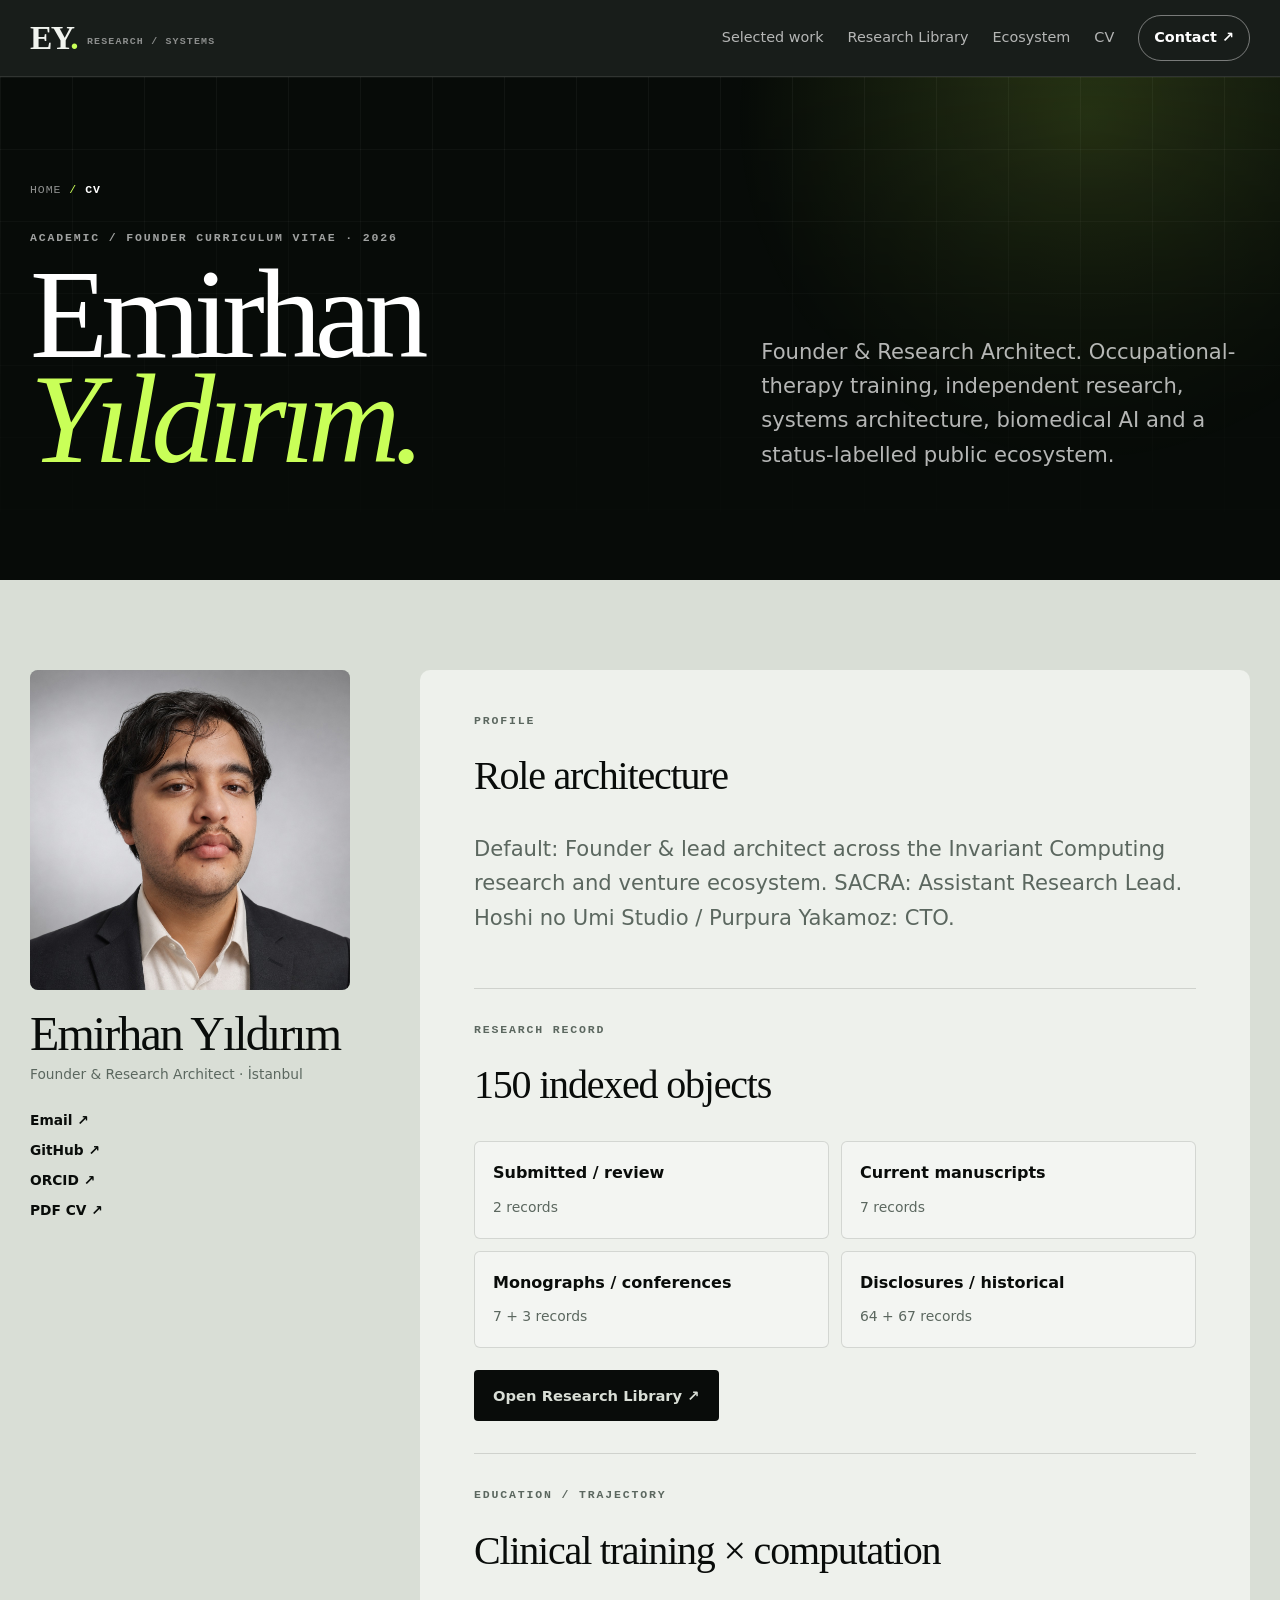
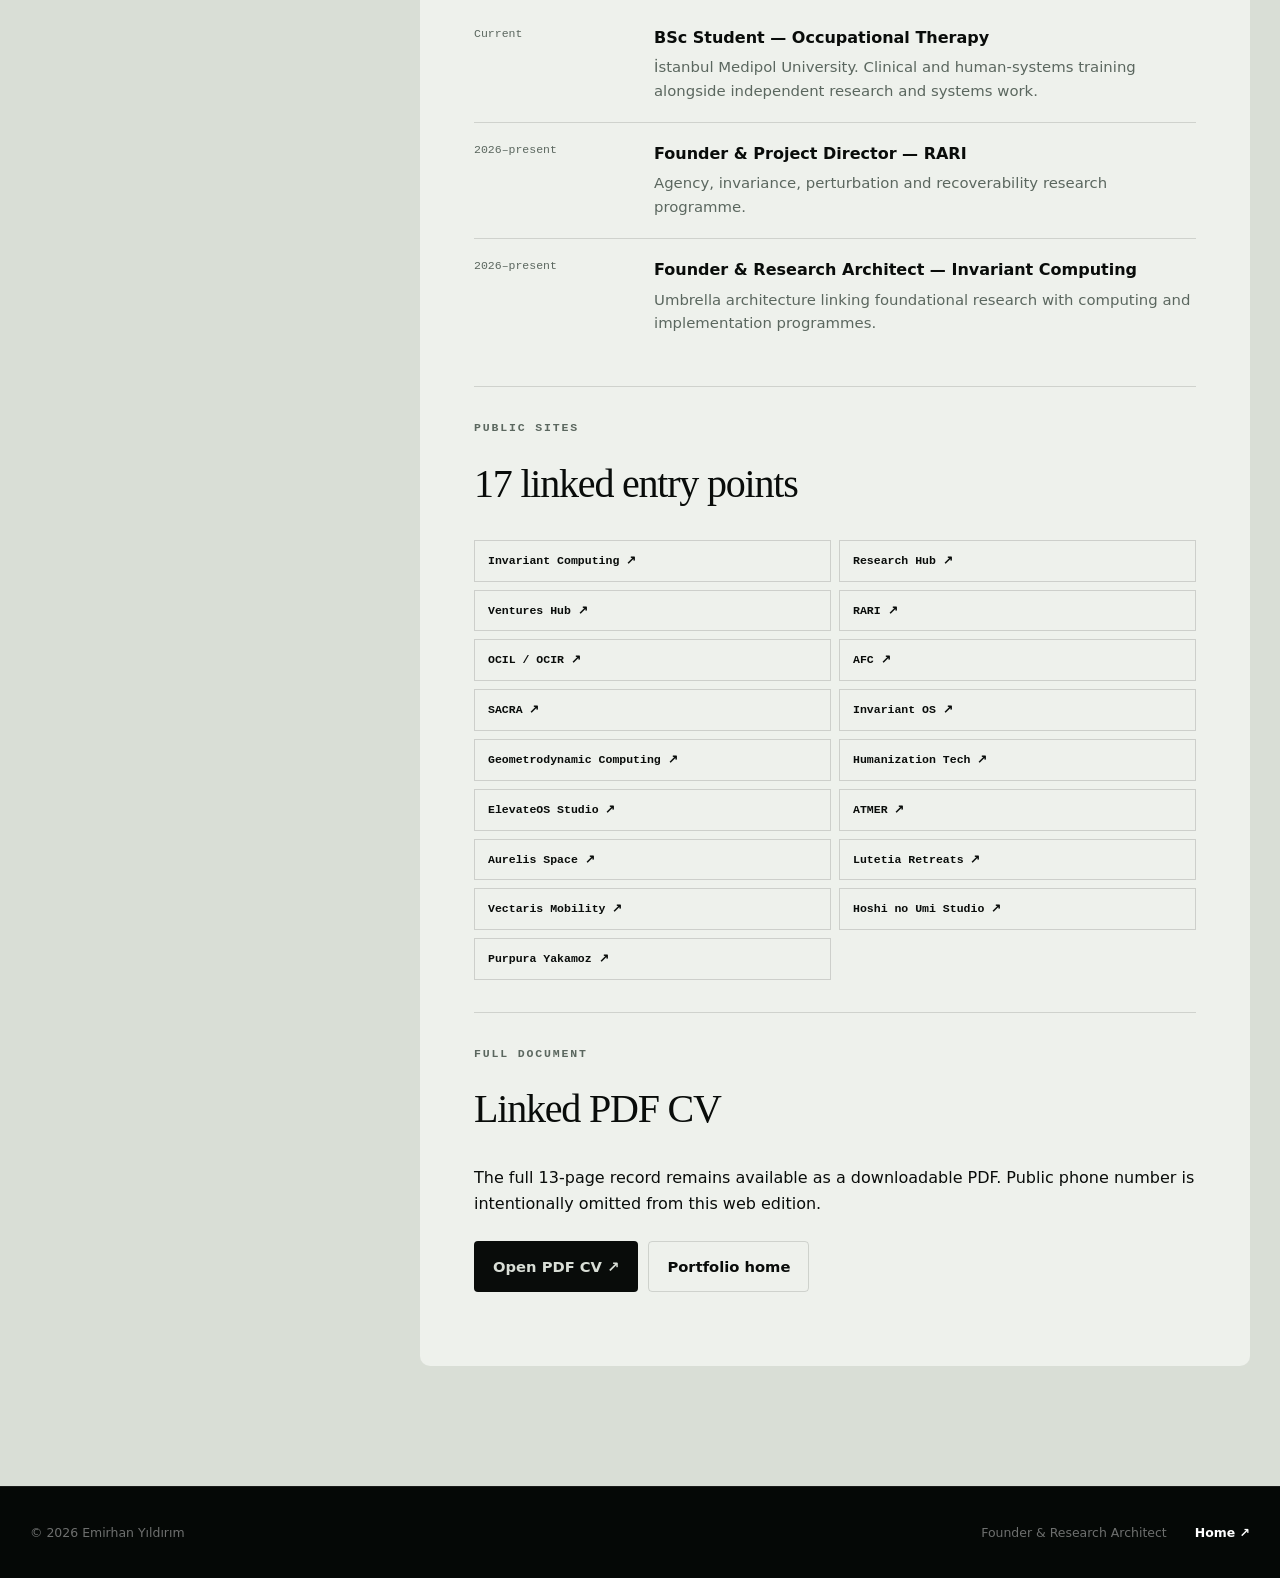
==== commit 35299ee1: "g" ====
--- a/cv/index.html
+++ b/cv/index.html
@@ -1 +1 @@
-<!doctype html><html lang="en"><head><meta charset="utf-8"><meta name="viewport" content="width=device-width,initial-scale=1"><meta name="description" content="Emirhan Yıldırım — linked academic and founder CV."><title>CV — Emirhan Yıldırım</title><link rel="stylesheet" href="../css/site.css"></head><body><a class="skip-link" href="#main">Skip to content</a><header class="topbar"><div class="wrap topbar-inner"><a class="brand" href="../">EY<span>.</span><small>Research / Systems</small></a><span></span><nav class="nav" aria-label="Main navigation"><a href="../#work">Selected work</a><a href="../outputs/">Research Library</a><a href="../ecosystem/">Ecosystem</a><a href="../cv/">CV</a><a class="nav-cta" href="mailto:emirhan.yildirimmy@gmail.com">Contact ↗</a></nav><button class="menu-btn" aria-label="Open menu" aria-expanded="false"><span></span></button></div></header><main id="main"><section class="page-hero"><div class="wrap page-hero-inner"><div class="reveal"><div class="crumbs"><a href="../">Home</a><span>/</span><b>CV</b></div><p class="eyebrow light">ACADEMIC / FOUNDER CURRICULUM VITAE · 2026</p><h1>Emirhan<br><em>Yıldırım.</em></h1></div><p class="lede reveal">Founder & Research Architect. Occupational-therapy training, independent research, systems architecture, biomedical AI and a status-labelled public ecosystem.</p></div></section><section><div class="wrap cv-grid"><aside class="cv-aside reveal"><div class="portrait-shell local-profile"><img src="../assets/media/emirhan-yildirim.png" alt="Emirhan Yıldırım"></div><h2 class="cv-name">Emirhan Yıldırım</h2><div class="cv-meta">Founder & Research Architect · İstanbul</div><div class="cv-links"><a href="mailto:emirhan.yildirimmy@gmail.com">Email ↗</a><a href="https://github.com/emirhanyildirim-cloud" target="_blank">GitHub ↗</a><a href="https://orcid.org/0009-0002-5884-3660" target="_blank">ORCID ↗</a><a href="../assets/media/Emirhan_Yildirim_CV_2026.pdf" target="_blank">PDF CV ↗</a></div></aside><div class="cv-main reveal"><section class="cv-section"><p class="eyebrow">PROFILE</p><h2>Role architecture</h2><p class="lede">Default: Founder & lead architect across the Invariant Computing research and venture ecosystem. SACRA: Assistant Research Lead. Hoshi no Umi Studio / Purpura Yakamoz: CTO.</p></section><section class="cv-section"><p class="eyebrow">RESEARCH RECORD</p><h2>150 indexed objects</h2><div class="skill-matrix"><div class="skill-card"><b>Submitted / review</b><span>2 records</span></div><div class="skill-card"><b>Current manuscripts</b><span>7 records</span></div><div class="skill-card"><b>Monographs / conferences</b><span>7 + 3 records</span></div><div class="skill-card"><b>Disclosures / historical</b><span>64 + 67 records</span></div></div><div class="doc-actions" style="margin-top:22px"><a class="button dark" href="../outputs/">Open Research Library ↗</a></div></section><section class="cv-section"><p class="eyebrow">EDUCATION / TRAJECTORY</p><h2>Clinical training × computation</h2><div class="cv-entry"><time>Current</time><div><h3>BSc Student — Occupational Therapy</h3><p>İstanbul Medipol University. Clinical and human-systems training alongside independent research and systems work.</p></div></div><div class="cv-entry"><time>2026–present</time><div><h3>Founder & Project Director — RARI</h3><p>Agency, invariance, perturbation and recoverability research programme.</p></div></div><div class="cv-entry"><time>2026–present</time><div><h3>Founder & Research Architect — Invariant Computing</h3><p>Umbrella architecture linking foundational research with computing and implementation programmes.</p></div></div></section><section class="cv-section"><p class="eyebrow">PUBLIC SITES</p><h2>17 linked entry points</h2><div class="site-link-grid"><a href="https://invariantcomputinglab.org/" target="_blank">Invariant Computing ↗</a><a href="https://research.invariantcomputinglab.org/" target="_blank">Research Hub ↗</a><a href="https://ventures.invariantcomputinglab.org/" target="_blank">Ventures Hub ↗</a><a href="https://rari.invariantcomputinglab.org/" target="_blank">RARI ↗</a><a href="https://ocil-ocir.invariantcomputinglab.org/" target="_blank">OCIL / OCIR ↗</a><a href="https://annihilation-free-computing.invariantcomputinglab.org/" target="_blank">AFC ↗</a><a href="https://sacra.invariantcomputinglab.org/" target="_blank">SACRA ↗</a><a href="https://invariant-os.invariantcomputinglab.org/" target="_blank">Invariant OS ↗</a><a href="https://geometrodynamic-computing.invariantcomputinglab.org/" target="_blank">Geometrodynamic Computing ↗</a><a href="https://humanization-tech.invariantcomputinglab.org/" target="_blank">Humanization Tech ↗</a><a href="https://elevateos-studio.invariantcomputinglab.org/" target="_blank">ElevateOS Studio ↗</a><a href="https://atmer.invariantcomputinglab.org/" target="_blank">ATMER ↗</a><a href="https://aurelis-space.invariantcomputinglab.org/" target="_blank">Aurelis Space ↗</a><a href="https://lutetia-retreats.invariantcomputinglab.org/" target="_blank">Lutetia Retreats ↗</a><a href="https://vectaris-mobility.invariantcomputinglab.org/" target="_blank">Vectaris Mobility ↗</a><a href="https://hoshi-no-umi-studio.invariantcomputinglab.org/" target="_blank">Hoshi no Umi Studio ↗</a><a href="https://purpura-yakamoz.invariantcomputinglab.org/" target="_blank">Purpura Yakamoz ↗</a></div></section><section class="cv-section"><p class="eyebrow">FULL DOCUMENT</p><h2>Linked PDF CV</h2><p>The full 13-page record remains available as a downloadable PDF. Public phone number is intentionally omitted from this web edition.</p><div class="doc-actions"><a class="button dark" href="../assets/media/Emirhan_Yildirim_CV_2026.pdf" target="_blank">Open PDF CV ↗</a><a class="button outline" href="../">Portfolio home</a></div></section></div></div></section></main><footer class="wrap footer"><span>© 2026 Emirhan Yıldırım</span><span>Founder & Research Architect</span><a href="../">Home ↗</a></footer><script src="../js/site.js"></script></body></html>+<!doctype html><html lang="en"><head><meta charset="utf-8"><meta name="viewport" content="width=device-width,initial-scale=1"><meta name="description" content="Emirhan Yıldırım — linked academic and founder CV."><title>CV — Emirhan Yıldırım</title><link rel="stylesheet" href="../css/site.css"></head><body><a class="skip-link" href="#main">Skip to content</a><header class="topbar"><div class="wrap topbar-inner"><a class="brand" href="../">EY<span>.</span><small>Research / Systems</small></a><span></span><nav class="nav" aria-label="Main navigation"><a href="../#work">Selected work</a><a href="../outputs/">Research Library</a><a href="../ecosystem/">Ecosystem</a><a href="../cv/">CV</a><a class="nav-cta" href="mailto:emirhan.yildirimmy@gmail.com">Contact ↗</a></nav><button class="menu-btn" aria-label="Open menu" aria-expanded="false"><span></span></button></div></header><main id="main"><section class="page-hero"><div class="wrap page-hero-inner"><div class="reveal"><div class="crumbs"><a href="../">Home</a><span>/</span><b>CV</b></div><p class="eyebrow light">ACADEMIC / FOUNDER CURRICULUM VITAE · 2026</p><h1>Emirhan<br><em>Yıldırım.</em></h1></div><p class="lede reveal">Founder & Research Architect. Occupational-therapy training, independent research, systems architecture, biomedical AI and a status-labelled public ecosystem.</p></div></section><section><div class="wrap cv-grid"><aside class="cv-aside reveal"><div class="portrait-shell local-profile"><img src="../assets/media/emirhan-yildirim-hires.jpg" alt="Emirhan Yıldırım"></div><h2 class="cv-name">Emirhan Yıldırım</h2><div class="cv-meta">Founder & Research Architect · İstanbul</div><div class="cv-links"><a href="mailto:emirhan.yildirimmy@gmail.com">Email ↗</a><a href="https://github.com/emirhanyildirim-cloud" target="_blank">GitHub ↗</a><a href="https://orcid.org/0009-0002-5884-3660" target="_blank">ORCID ↗</a><a href="../assets/media/Emirhan_Yildirim_CV_2026.pdf" target="_blank">PDF CV ↗</a></div></aside><div class="cv-main reveal"><section class="cv-section"><p class="eyebrow">PROFILE</p><h2>Role architecture</h2><p class="lede">Default: Founder & lead architect across the Invariant Computing research and venture ecosystem. SACRA: Assistant Research Lead. Hoshi no Umi Studio / Purpura Yakamoz: CTO.</p></section><section class="cv-section"><p class="eyebrow">RESEARCH RECORD</p><h2>150 indexed objects</h2><div class="skill-matrix"><div class="skill-card"><b>Submitted / review</b><span>2 records</span></div><div class="skill-card"><b>Current manuscripts</b><span>7 records</span></div><div class="skill-card"><b>Monographs / conferences</b><span>7 + 3 records</span></div><div class="skill-card"><b>Disclosures / historical</b><span>64 + 67 records</span></div></div><div class="doc-actions" style="margin-top:22px"><a class="button dark" href="../outputs/">Open Research Library ↗</a></div></section><section class="cv-section"><p class="eyebrow">EDUCATION / TRAJECTORY</p><h2>Clinical training × computation</h2><div class="cv-entry"><time>Current</time><div><h3>BSc Student — Occupational Therapy</h3><p>İstanbul Medipol University. Clinical and human-systems training alongside independent research and systems work.</p></div></div><div class="cv-entry"><time>2026–present</time><div><h3>Founder & Project Director — RARI</h3><p>Agency, invariance, perturbation and recoverability research programme.</p></div></div><div class="cv-entry"><time>2026–present</time><div><h3>Founder & Research Architect — Invariant Computing</h3><p>Umbrella architecture linking foundational research with computing and implementation programmes.</p></div></div></section><section class="cv-section"><p class="eyebrow">PUBLIC SITES</p><h2>17 linked entry points</h2><div class="site-link-grid"><a href="https://invariantcomputinglab.org/" target="_blank">Invariant Computing ↗</a><a href="https://research.invariantcomputinglab.org/" target="_blank">Research Hub ↗</a><a href="https://ventures.invariantcomputinglab.org/" target="_blank">Ventures Hub ↗</a><a href="https://rari.invariantcomputinglab.org/" target="_blank">RARI ↗</a><a href="https://ocil-ocir.invariantcomputinglab.org/" target="_blank">OCIL / OCIR ↗</a><a href="https://annihilation-free-computing.invariantcomputinglab.org/" target="_blank">AFC ↗</a><a href="https://sacra.invariantcomputinglab.org/" target="_blank">SACRA ↗</a><a href="https://invariant-os.invariantcomputinglab.org/" target="_blank">Invariant OS ↗</a><a href="https://geometrodynamic-computing.invariantcomputinglab.org/" target="_blank">Geometrodynamic Computing ↗</a><a href="https://humanization-tech.invariantcomputinglab.org/" target="_blank">Humanization Tech ↗</a><a href="https://elevateos-studio.invariantcomputinglab.org/" target="_blank">ElevateOS Studio ↗</a><a href="https://atmer.invariantcomputinglab.org/" target="_blank">ATMER ↗</a><a href="https://aurelis-space.invariantcomputinglab.org/" target="_blank">Aurelis Space ↗</a><a href="https://lutetia-retreats.invariantcomputinglab.org/" target="_blank">Lutetia Retreats ↗</a><a href="https://vectaris-mobility.invariantcomputinglab.org/" target="_blank">Vectaris Mobility ↗</a><a href="https://hoshi-no-umi-studio.invariantcomputinglab.org/" target="_blank">Hoshi no Umi Studio ↗</a><a href="https://purpura-yakamoz.invariantcomputinglab.org/" target="_blank">Purpura Yakamoz ↗</a></div></section><section class="cv-section"><p class="eyebrow">FULL DOCUMENT</p><h2>Linked PDF CV</h2><p>The full 13-page record remains available as a downloadable PDF. Public phone number is intentionally omitted from this web edition.</p><div class="doc-actions"><a class="button dark" href="../assets/media/Emirhan_Yildirim_CV_2026.pdf" target="_blank">Open PDF CV ↗</a><a class="button outline" href="../">Portfolio home</a></div></section></div></div></section></main><footer class="wrap footer"><span>© 2026 Emirhan Yıldırım</span><span>Founder & Research Architect</span><a href="../">Home ↗</a></footer><script src="../js/site.js"></script></body></html>
--- a/css/site.css
+++ b/css/site.css
@@ -74,7 +74,7 @@
 .workbench-grid{display:grid;grid-template-columns:310px 1fr;gap:40px;margin-top:60px}.tool-tabs{display:grid;align-content:start;border-top:1px solid var(--line-light)}.tool-tab{appearance:none;text-align:left;border:0;border-bottom:1px solid var(--line-light);background:transparent;color:rgba(255,255,255,.54);padding:20px 0;cursor:pointer;font-weight:750;display:flex;justify-content:space-between;gap:12px}.tool-tab::after{content:"↗";opacity:.4}.tool-tab.active{color:var(--lime)}.tool-panel{display:none;min-height:360px;border:1px solid var(--line-light);border-radius:26px;padding:clamp(28px,5vw,58px);background:rgba(255,255,255,.035);backdrop-filter:blur(12px)}.tool-panel.active{display:grid;grid-template-columns:1fr .82fr;gap:36px;align-items:end;animation:panelIn .32s ease both}.tool-panel h3{font-family:var(--serif);font-size:clamp(2.3rem,5vw,5rem);line-height:.92;margin:0 0 18px;font-weight:500;letter-spacing:-.045em}.tool-panel p{color:rgba(255,255,255,.66);max-width:52ch}.panel-meta{align-self:stretch;display:grid;align-content:end;gap:8px}.panel-meta div{display:flex;justify-content:space-between;gap:15px;padding:12px 0;border-top:1px solid var(--line-light);font-family:var(--mono);font-size:.72rem}.panel-meta span{color:rgba(255,255,255,.48)}
 @keyframes panelIn{from{opacity:0;transform:translateY(8px)}to{opacity:1;transform:none}}
 .timeline-section{background:var(--paper-2)}.timeline{margin-top:50px;border-top:1px solid var(--line)}.timeline-item{display:grid;grid-template-columns:200px 1fr 1fr;gap:32px;padding:32px 0;border-bottom:1px solid var(--line)}.timeline-item time{font-family:var(--mono);font-size:.76rem;color:var(--muted)}.timeline-item h3{margin:0;font-family:var(--serif);font-size:2rem;font-weight:500;line-height:1}.timeline-item p{margin:0;color:var(--muted)}
-.about-grid{display:grid;grid-template-columns:.75fr 1.25fr;gap:clamp(36px,8vw,120px);align-items:start}.portrait-shell{position:relative}.portrait-shell img{width:100%;aspect-ratio:4/5;object-fit:cover;border-radius:28px;filter:saturate(.8);background:var(--paper-3)}.portrait-shell::after{content:"MECHANICAL / ENGINEERING / 2026";position:absolute;right:-40px;top:52%;font-family:var(--mono);font-size:.65rem;letter-spacing:.16em;color:var(--muted);transform:rotate(90deg)}.about-copy p:first-of-type{font-family:var(--serif);font-size:clamp(1.8rem,3.4vw,3.2rem);line-height:1.08;letter-spacing:-.025em;margin-top:0}.chip-list{display:flex;flex-wrap:wrap;gap:9px;margin:28px 0}.chip{border:1px solid var(--line);border-radius:999px;padding:8px 11px;font-size:.8rem;background:rgba(255,255,255,.32)}
+.about-grid{display:grid;grid-template-columns:.75fr 1.25fr;gap:clamp(36px,8vw,120px);align-items:start}.portrait-shell{position:relative}.portrait-shell img{width:100%;aspect-ratio:4/5;object-fit:cover;border-radius:28px;filter:none;background:var(--paper-3)}.portrait-shell::after{content:"RESEARCH / SYSTEMS / 2026";position:absolute;right:-40px;top:52%;font-family:var(--mono);font-size:.65rem;letter-spacing:.16em;color:var(--muted);transform:rotate(90deg)}.about-copy p:first-of-type{font-family:var(--serif);font-size:clamp(1.8rem,3.4vw,3.2rem);line-height:1.08;letter-spacing:-.025em;margin-top:0}.chip-list{display:flex;flex-wrap:wrap;gap:9px;margin:28px 0}.chip{border:1px solid var(--line);border-radius:999px;padding:8px 11px;font-size:.8rem;background:rgba(255,255,255,.32)}
 .contact-band{background:var(--forest);color:white}.contact-inner{padding:clamp(80px,10vw,145px) 0;display:grid;grid-template-columns:1fr auto;gap:35px;align-items:end}.contact-inner h2{margin:0;font-family:var(--serif);font-size:clamp(3.5rem,8vw,8rem);font-weight:500;line-height:.82;letter-spacing:-.05em}.contact-inner a{color:var(--lime);font-size:clamp(1.1rem,2vw,1.45rem);font-weight:800;text-decoration:none;border-bottom:1px solid rgba(200,255,82,.5)}
 .footer{min-height:92px;display:grid;grid-template-columns:1fr auto auto;gap:28px;align-items:center;font-size:.78rem;color:var(--muted)}.footer a{text-decoration:none;color:var(--ink);font-weight:800}
 /* Inner-page dossier */
@@ -155,7 +155,7 @@
 #about .eyebrow,#about .lede,#about .portrait-shell::after{color:rgba(255,255,255,.56)}
 #about .chip{background:transparent;border-color:rgba(255,255,255,.2);color:rgba(255,255,255,.8)}
 #about .text-link{color:var(--lime)}
-#about .portrait-shell img{border-radius:8px;filter:saturate(.72) contrast(1.03)}
+#about .portrait-shell img{border-radius:8px;filter:none}
 .contact-band{background:#050806;border-top:1px solid rgba(255,255,255,.08)}
 .contact-inner{min-height:62vh;align-items:center}.contact-inner h2{font-size:clamp(4.5rem,10vw,10rem)}
 .footer{width:100%;max-width:none;padding-left:max(22px,calc((100vw - 1220px)/2));padding-right:max(22px,calc((100vw - 1220px)/2));background:#050806;color:rgba(255,255,255,.42);border-top:1px solid rgba(255,255,255,.08)}.footer a{color:white}
@@ -183,7 +183,7 @@
 .paper-cover{position:relative;overflow:hidden}.paper-cover img{width:100%;height:100%;object-fit:cover}.paper-cover::after{content:"";position:absolute;inset:0;box-shadow:inset 0 0 0 1px rgba(255,255,255,.08);pointer-events:none}
 .project-copy .doi-link{display:inline-flex;margin-top:14px;padding:7px 10px;border:1px solid rgba(255,255,255,.2);font:600 .67rem/1 var(--mono);letter-spacing:.06em;color:var(--lime);text-decoration:none}.project-copy .doi-link:hover{background:var(--lime);color:var(--ink)}
 .workbench .panel-meta div{min-width:0}.workbench .panel-meta b{overflow-wrap:anywhere}.signal-inner{grid-template-columns:repeat(5,1fr)}
-.signal-inner span:last-child{border-right:0}.portrait-shell.local-profile img{aspect-ratio:1.06/1;object-fit:cover;object-position:50% 34%}
+.signal-inner span:last-child{border-right:0}.portrait-shell.local-profile img{aspect-ratio:1/1;object-fit:cover;object-position:50% 45%}
 .role-note{font-size:.83rem;color:rgba(255,255,255,.58);margin-top:10px;max-width:42rem}.role-note b{color:#fff}
 /* Research library */
 .library-shell{background:#0d120f;color:#f2f5f1;padding:76px 0 110px;min-height:70vh}
@@ -211,3 +211,7 @@
   .metric-detail{white-space:normal}
   .workbench-grid{width:100%;min-width:0}.tool-tabs{display:flex;overflow-x:auto;overscroll-behavior-inline:contain;scrollbar-width:none}.tool-tabs::-webkit-scrollbar{display:none}.tool-tab{flex:0 0 auto}
 }
+
+.output-meta .zenodo-status{margin-top:7px!important;color:rgba(255,255,255,.42)!important}
+.output-meta .private-status{color:#ffcf7d!important;border:1px solid rgba(255,207,125,.28);padding:6px 8px;display:inline-block!important}
+.output-meta .public-status{color:rgba(201,255,88,.78)!important}
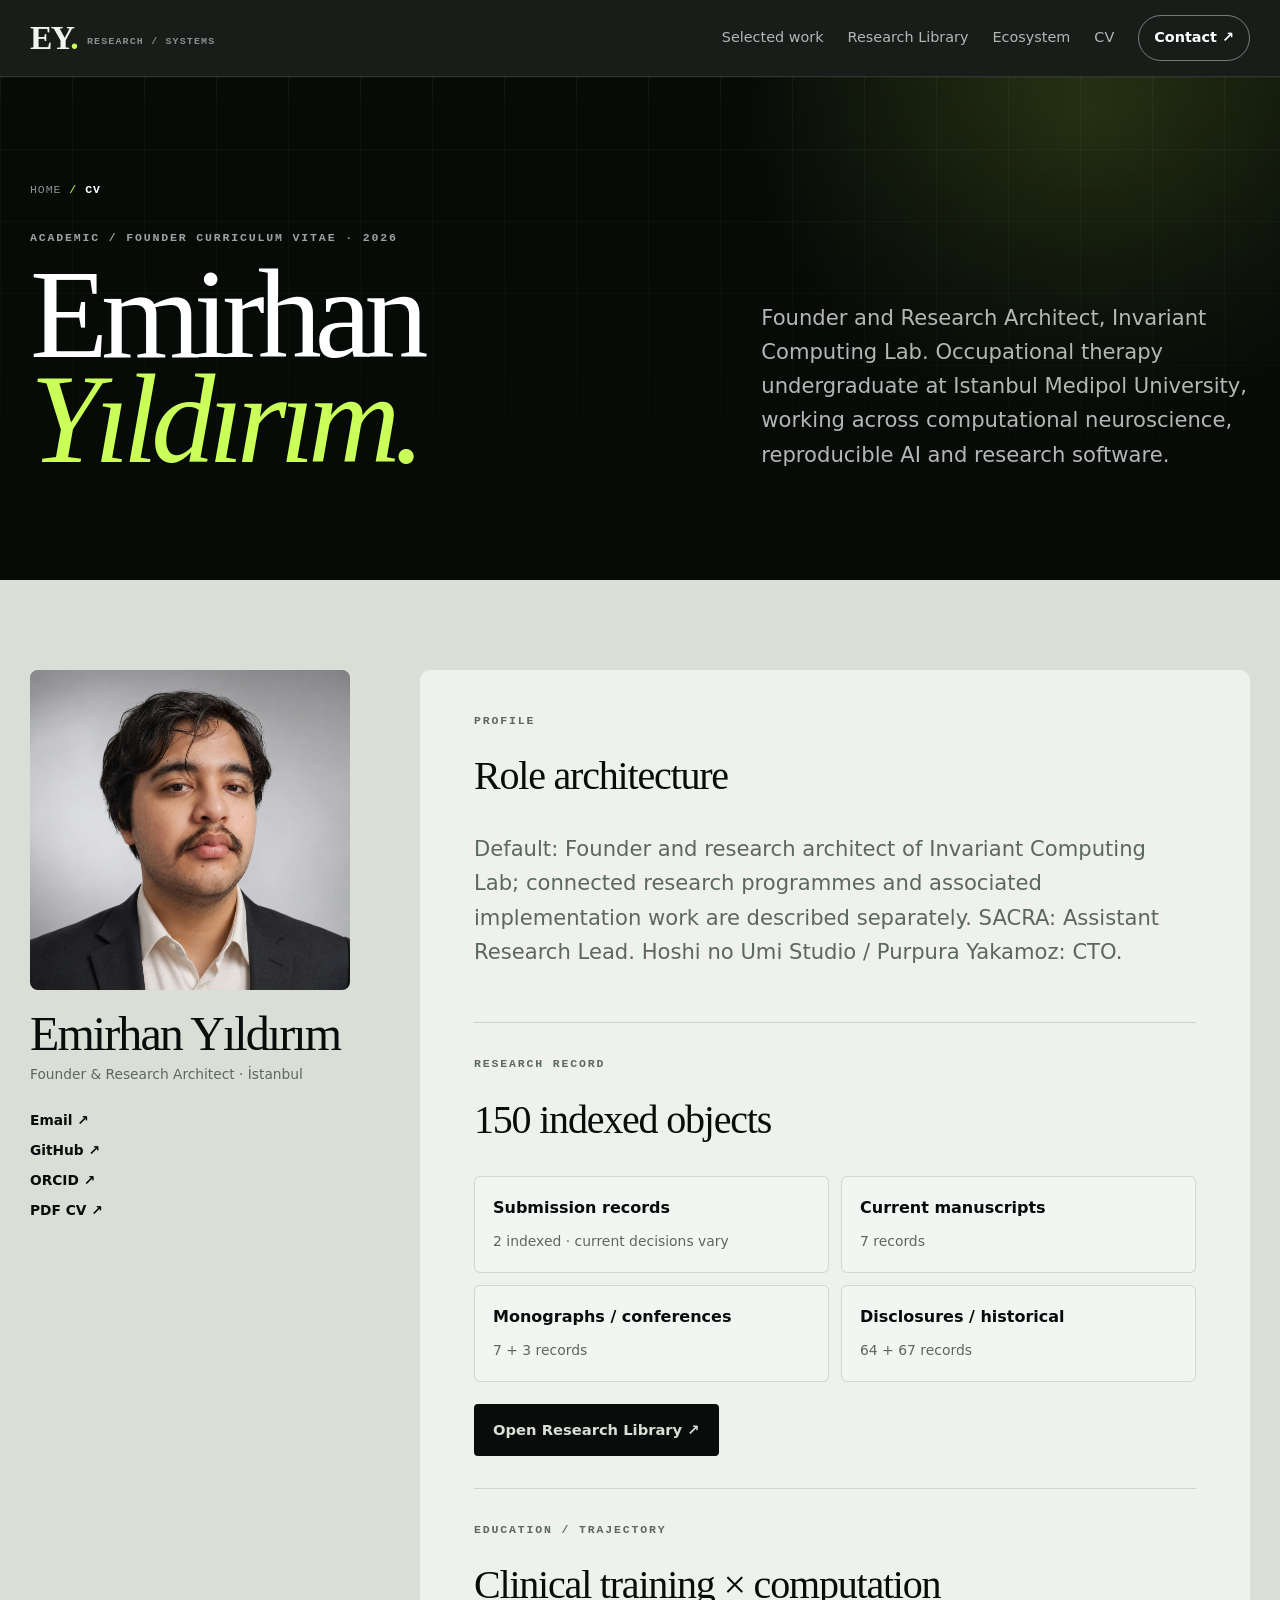
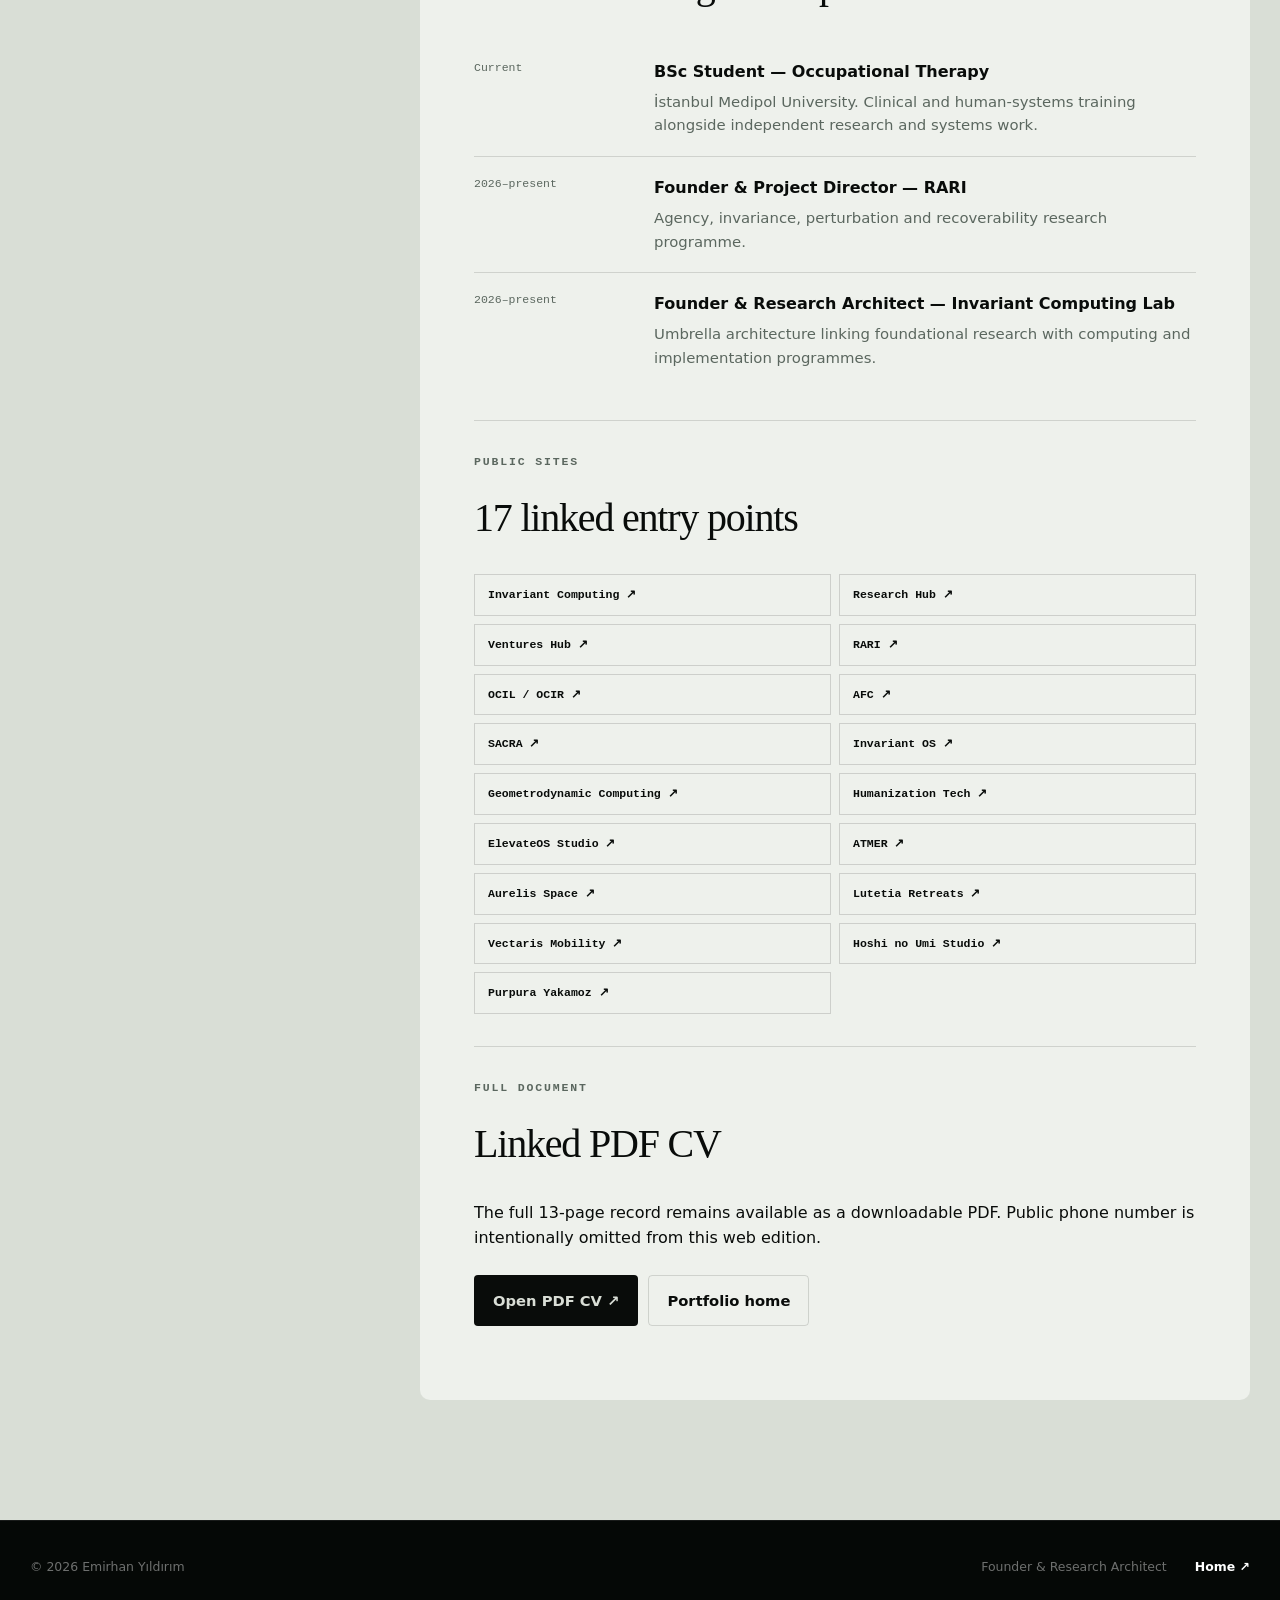
==== commit 906bc988: "Editorial: anchor public portfolio on Invariant Computing Lab and clarify evidence status" ====
--- a/cv/index.html
+++ b/cv/index.html
@@ -1 +1 @@
-<!doctype html><html lang="en"><head><meta charset="utf-8"><meta name="viewport" content="width=device-width,initial-scale=1"><meta name="description" content="Emirhan Yıldırım — linked academic and founder CV."><title>CV — Emirhan Yıldırım</title><link rel="stylesheet" href="../css/site.css"></head><body><a class="skip-link" href="#main">Skip to content</a><header class="topbar"><div class="wrap topbar-inner"><a class="brand" href="../">EY<span>.</span><small>Research / Systems</small></a><span></span><nav class="nav" aria-label="Main navigation"><a href="../#work">Selected work</a><a href="../outputs/">Research Library</a><a href="../ecosystem/">Ecosystem</a><a href="../cv/">CV</a><a class="nav-cta" href="mailto:emirhan.yildirimmy@gmail.com">Contact ↗</a></nav><button class="menu-btn" aria-label="Open menu" aria-expanded="false"><span></span></button></div></header><main id="main"><section class="page-hero"><div class="wrap page-hero-inner"><div class="reveal"><div class="crumbs"><a href="../">Home</a><span>/</span><b>CV</b></div><p class="eyebrow light">ACADEMIC / FOUNDER CURRICULUM VITAE · 2026</p><h1>Emirhan<br><em>Yıldırım.</em></h1></div><p class="lede reveal">Founder & Research Architect. Occupational-therapy training, independent research, systems architecture, biomedical AI and a status-labelled public ecosystem.</p></div></section><section><div class="wrap cv-grid"><aside class="cv-aside reveal"><div class="portrait-shell local-profile"><img src="../assets/media/emirhan-yildirim-hires.jpg" alt="Emirhan Yıldırım"></div><h2 class="cv-name">Emirhan Yıldırım</h2><div class="cv-meta">Founder & Research Architect · İstanbul</div><div class="cv-links"><a href="mailto:emirhan.yildirimmy@gmail.com">Email ↗</a><a href="https://github.com/emirhanyildirim-cloud" target="_blank">GitHub ↗</a><a href="https://orcid.org/0009-0002-5884-3660" target="_blank">ORCID ↗</a><a href="../assets/media/Emirhan_Yildirim_CV_2026.pdf" target="_blank">PDF CV ↗</a></div></aside><div class="cv-main reveal"><section class="cv-section"><p class="eyebrow">PROFILE</p><h2>Role architecture</h2><p class="lede">Default: Founder & lead architect across the Invariant Computing research and venture ecosystem. SACRA: Assistant Research Lead. Hoshi no Umi Studio / Purpura Yakamoz: CTO.</p></section><section class="cv-section"><p class="eyebrow">RESEARCH RECORD</p><h2>150 indexed objects</h2><div class="skill-matrix"><div class="skill-card"><b>Submitted / review</b><span>2 records</span></div><div class="skill-card"><b>Current manuscripts</b><span>7 records</span></div><div class="skill-card"><b>Monographs / conferences</b><span>7 + 3 records</span></div><div class="skill-card"><b>Disclosures / historical</b><span>64 + 67 records</span></div></div><div class="doc-actions" style="margin-top:22px"><a class="button dark" href="../outputs/">Open Research Library ↗</a></div></section><section class="cv-section"><p class="eyebrow">EDUCATION / TRAJECTORY</p><h2>Clinical training × computation</h2><div class="cv-entry"><time>Current</time><div><h3>BSc Student — Occupational Therapy</h3><p>İstanbul Medipol University. Clinical and human-systems training alongside independent research and systems work.</p></div></div><div class="cv-entry"><time>2026–present</time><div><h3>Founder & Project Director — RARI</h3><p>Agency, invariance, perturbation and recoverability research programme.</p></div></div><div class="cv-entry"><time>2026–present</time><div><h3>Founder & Research Architect — Invariant Computing</h3><p>Umbrella architecture linking foundational research with computing and implementation programmes.</p></div></div></section><section class="cv-section"><p class="eyebrow">PUBLIC SITES</p><h2>17 linked entry points</h2><div class="site-link-grid"><a href="https://invariantcomputinglab.org/" target="_blank">Invariant Computing ↗</a><a href="https://research.invariantcomputinglab.org/" target="_blank">Research Hub ↗</a><a href="https://ventures.invariantcomputinglab.org/" target="_blank">Ventures Hub ↗</a><a href="https://rari.invariantcomputinglab.org/" target="_blank">RARI ↗</a><a href="https://ocil-ocir.invariantcomputinglab.org/" target="_blank">OCIL / OCIR ↗</a><a href="https://annihilation-free-computing.invariantcomputinglab.org/" target="_blank">AFC ↗</a><a href="https://sacra.invariantcomputinglab.org/" target="_blank">SACRA ↗</a><a href="https://invariant-os.invariantcomputinglab.org/" target="_blank">Invariant OS ↗</a><a href="https://geometrodynamic-computing.invariantcomputinglab.org/" target="_blank">Geometrodynamic Computing ↗</a><a href="https://humanization-tech.invariantcomputinglab.org/" target="_blank">Humanization Tech ↗</a><a href="https://elevateos-studio.invariantcomputinglab.org/" target="_blank">ElevateOS Studio ↗</a><a href="https://atmer.invariantcomputinglab.org/" target="_blank">ATMER ↗</a><a href="https://aurelis-space.invariantcomputinglab.org/" target="_blank">Aurelis Space ↗</a><a href="https://lutetia-retreats.invariantcomputinglab.org/" target="_blank">Lutetia Retreats ↗</a><a href="https://vectaris-mobility.invariantcomputinglab.org/" target="_blank">Vectaris Mobility ↗</a><a href="https://hoshi-no-umi-studio.invariantcomputinglab.org/" target="_blank">Hoshi no Umi Studio ↗</a><a href="https://purpura-yakamoz.invariantcomputinglab.org/" target="_blank">Purpura Yakamoz ↗</a></div></section><section class="cv-section"><p class="eyebrow">FULL DOCUMENT</p><h2>Linked PDF CV</h2><p>The full 13-page record remains available as a downloadable PDF. Public phone number is intentionally omitted from this web edition.</p><div class="doc-actions"><a class="button dark" href="../assets/media/Emirhan_Yildirim_CV_2026.pdf" target="_blank">Open PDF CV ↗</a><a class="button outline" href="../">Portfolio home</a></div></section></div></div></section></main><footer class="wrap footer"><span>© 2026 Emirhan Yıldırım</span><span>Founder & Research Architect</span><a href="../">Home ↗</a></footer><script src="../js/site.js"></script></body></html>+<!doctype html><html lang="en"><head><meta charset="utf-8"><meta name="viewport" content="width=device-width,initial-scale=1"><meta name="description" content="Emirhan Yıldırım — founder and research architect at Invariant Computing Lab; academic training, research programmes and selected technical work."><title>CV — Emirhan Yıldırım</title><link rel="stylesheet" href="../css/site.css"></head><body><a class="skip-link" href="#main">Skip to content</a><header class="topbar"><div class="wrap topbar-inner"><a class="brand" href="../">EY<span>.</span><small>Research / Systems</small></a><span></span><nav class="nav" aria-label="Main navigation"><a href="../#work">Selected work</a><a href="../outputs/">Research Library</a><a href="../ecosystem/">Ecosystem</a><a href="../cv/">CV</a><a class="nav-cta" href="mailto:emirhan.yildirimmy@gmail.com">Contact ↗</a></nav><button class="menu-btn" aria-label="Open menu" aria-expanded="false"><span></span></button></div></header><main id="main"><section class="page-hero"><div class="wrap page-hero-inner"><div class="reveal"><div class="crumbs"><a href="../">Home</a><span>/</span><b>CV</b></div><p class="eyebrow light">ACADEMIC / FOUNDER CURRICULUM VITAE · 2026</p><h1>Emirhan<br><em>Yıldırım.</em></h1></div><p class="lede reveal">Founder and Research Architect, Invariant Computing Lab. Occupational therapy undergraduate at Istanbul Medipol University, working across computational neuroscience, reproducible AI and research software.</p></div></section><section><div class="wrap cv-grid"><aside class="cv-aside reveal"><div class="portrait-shell local-profile"><img src="../assets/media/emirhan-yildirim-hires.jpg" alt="Emirhan Yıldırım"></div><h2 class="cv-name">Emirhan Yıldırım</h2><div class="cv-meta">Founder & Research Architect · İstanbul</div><div class="cv-links"><a href="mailto:emirhan.yildirimmy@gmail.com">Email ↗</a><a href="https://github.com/emirhanyildirim-cloud" target="_blank">GitHub ↗</a><a href="https://orcid.org/0009-0002-5884-3660" target="_blank">ORCID ↗</a><a href="../assets/media/Emirhan_Yildirim_CV_2026.pdf" target="_blank">PDF CV ↗</a></div></aside><div class="cv-main reveal"><section class="cv-section"><p class="eyebrow">PROFILE</p><h2>Role architecture</h2><p class="lede">Default: Founder and research architect of Invariant Computing Lab; connected research programmes and associated implementation work are described separately. SACRA: Assistant Research Lead. Hoshi no Umi Studio / Purpura Yakamoz: CTO.</p></section><section class="cv-section"><p class="eyebrow">RESEARCH RECORD</p><h2>150 indexed objects</h2><div class="skill-matrix"><div class="skill-card"><b>Submission records</b><span>2 indexed · current decisions vary</span></div><div class="skill-card"><b>Current manuscripts</b><span>7 records</span></div><div class="skill-card"><b>Monographs / conferences</b><span>7 + 3 records</span></div><div class="skill-card"><b>Disclosures / historical</b><span>64 + 67 records</span></div></div><div class="doc-actions" style="margin-top:22px"><a class="button dark" href="../outputs/">Open Research Library ↗</a></div></section><section class="cv-section"><p class="eyebrow">EDUCATION / TRAJECTORY</p><h2>Clinical training × computation</h2><div class="cv-entry"><time>Current</time><div><h3>BSc Student — Occupational Therapy</h3><p>İstanbul Medipol University. Clinical and human-systems training alongside independent research and systems work.</p></div></div><div class="cv-entry"><time>2026–present</time><div><h3>Founder & Project Director — RARI</h3><p>Agency, invariance, perturbation and recoverability research programme.</p></div></div><div class="cv-entry"><time>2026–present</time><div><h3>Founder & Research Architect — Invariant Computing Lab</h3><p>Umbrella architecture linking foundational research with computing and implementation programmes.</p></div></div></section><section class="cv-section"><p class="eyebrow">PUBLIC SITES</p><h2>17 linked entry points</h2><div class="site-link-grid"><a href="https://invariantcomputinglab.org/" target="_blank">Invariant Computing ↗</a><a href="https://research.invariantcomputinglab.org/" target="_blank">Research Hub ↗</a><a href="https://ventures.invariantcomputinglab.org/" target="_blank">Ventures Hub ↗</a><a href="https://rari.invariantcomputinglab.org/" target="_blank">RARI ↗</a><a href="https://ocil-ocir.invariantcomputinglab.org/" target="_blank">OCIL / OCIR ↗</a><a href="https://annihilation-free-computing.invariantcomputinglab.org/" target="_blank">AFC ↗</a><a href="https://sacra.invariantcomputinglab.org/" target="_blank">SACRA ↗</a><a href="https://invariant-os.invariantcomputinglab.org/" target="_blank">Invariant OS ↗</a><a href="https://geometrodynamic-computing.invariantcomputinglab.org/" target="_blank">Geometrodynamic Computing ↗</a><a href="https://humanization-tech.invariantcomputinglab.org/" target="_blank">Humanization Tech ↗</a><a href="https://elevateos-studio.invariantcomputinglab.org/" target="_blank">ElevateOS Studio ↗</a><a href="https://atmer.invariantcomputinglab.org/" target="_blank">ATMER ↗</a><a href="https://aurelis-space.invariantcomputinglab.org/" target="_blank">Aurelis Space ↗</a><a href="https://lutetia-retreats.invariantcomputinglab.org/" target="_blank">Lutetia Retreats ↗</a><a href="https://vectaris-mobility.invariantcomputinglab.org/" target="_blank">Vectaris Mobility ↗</a><a href="https://hoshi-no-umi-studio.invariantcomputinglab.org/" target="_blank">Hoshi no Umi Studio ↗</a><a href="https://purpura-yakamoz.invariantcomputinglab.org/" target="_blank">Purpura Yakamoz ↗</a></div></section><section class="cv-section"><p class="eyebrow">FULL DOCUMENT</p><h2>Linked PDF CV</h2><p>The full 13-page record remains available as a downloadable PDF. Public phone number is intentionally omitted from this web edition.</p><div class="doc-actions"><a class="button dark" href="../assets/media/Emirhan_Yildirim_CV_2026.pdf" target="_blank">Open PDF CV ↗</a><a class="button outline" href="../">Portfolio home</a></div></section></div></div></section></main><footer class="wrap footer"><span>© 2026 Emirhan Yıldırım</span><span>Founder & Research Architect</span><a href="../">Home ↗</a></footer><script src="../js/site.js"></script></body></html>
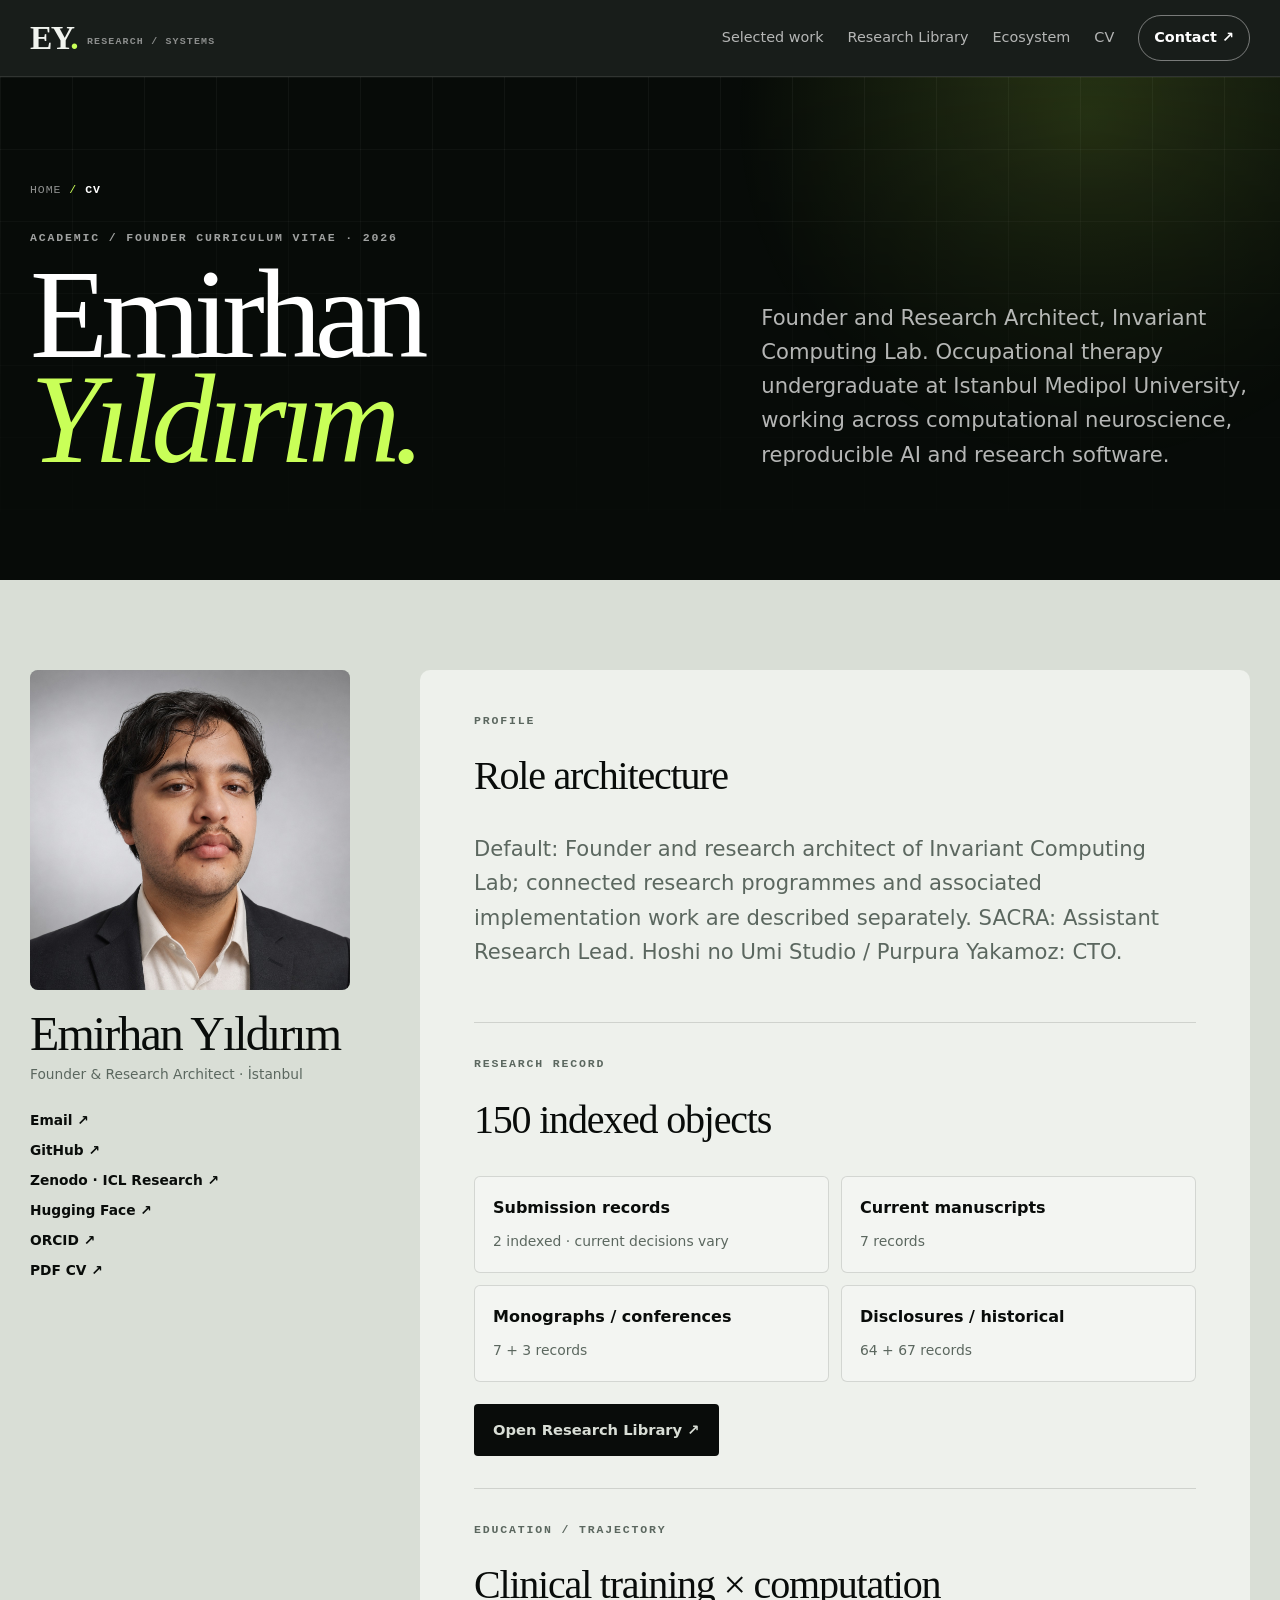
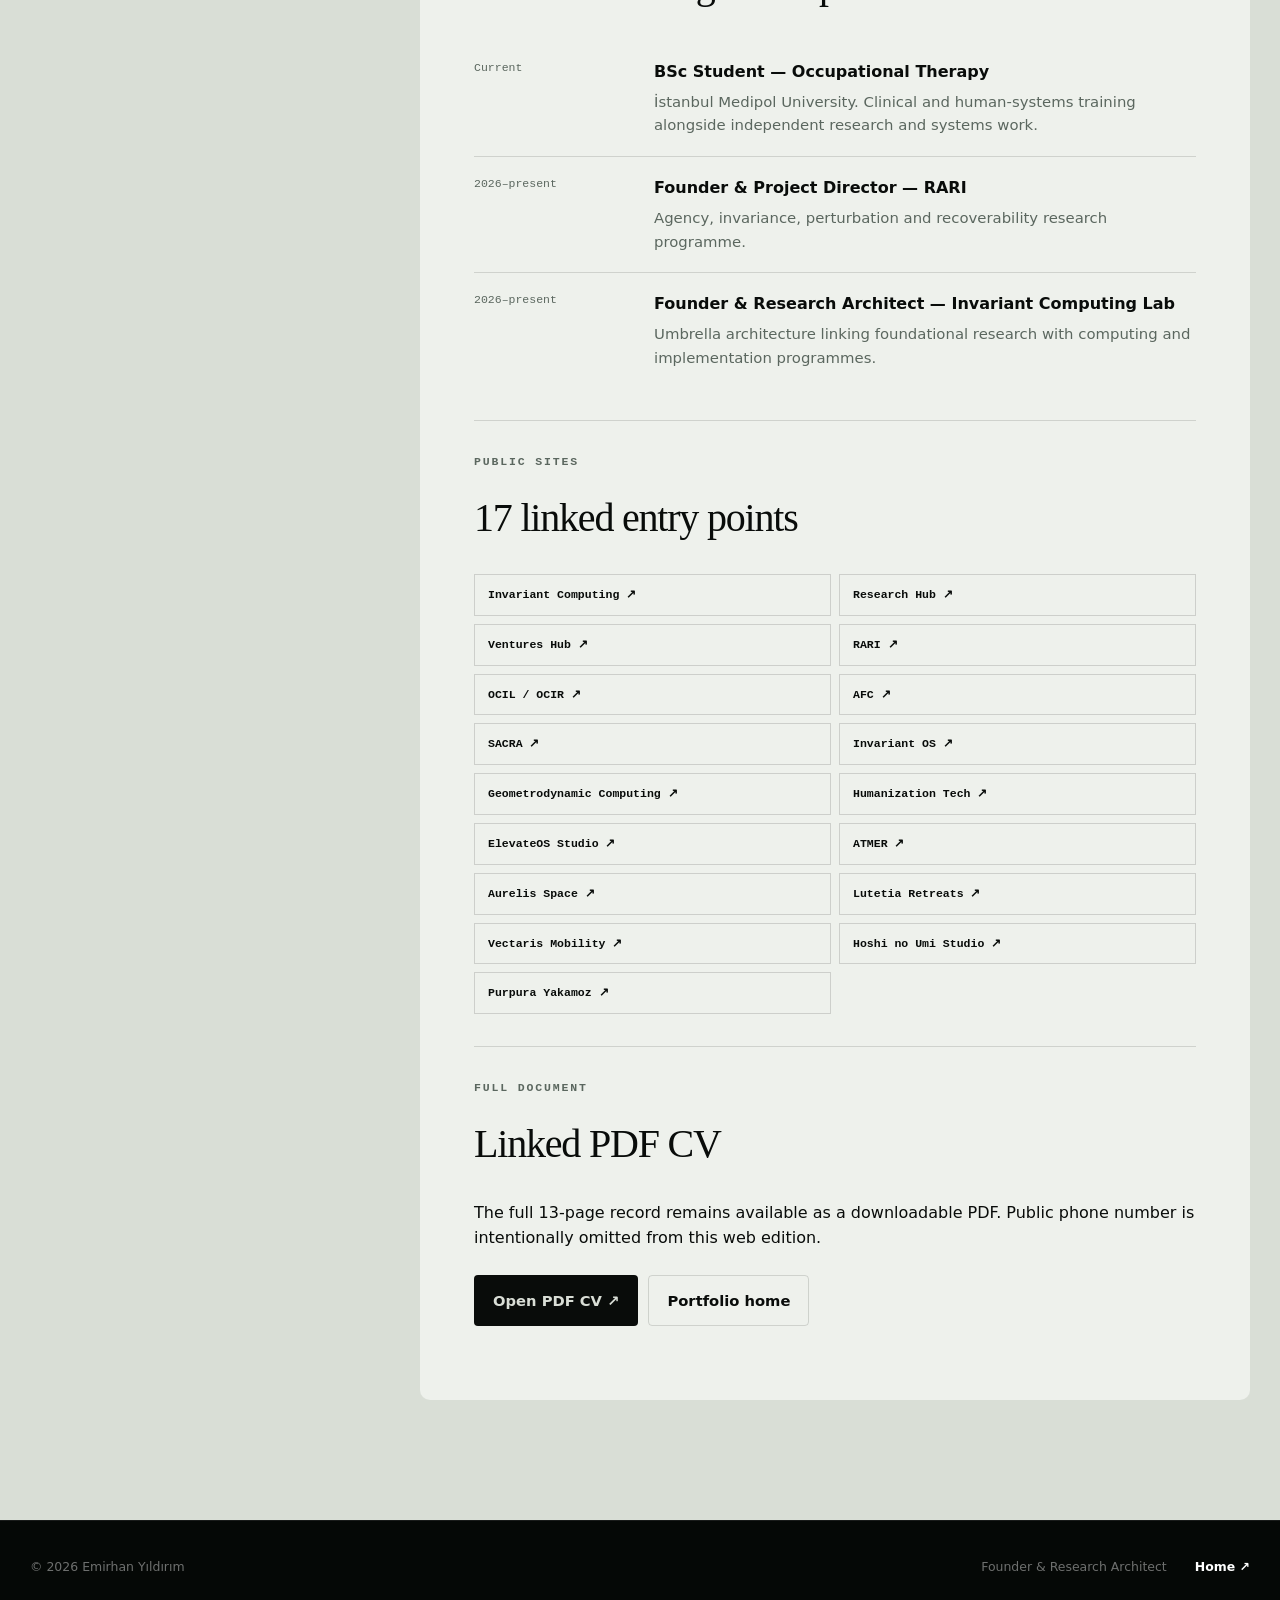
==== commit fdecf977: "Link newly curated Invariant Computing Lab Zenodo archive and public code records" ====
--- a/cv/index.html
+++ b/cv/index.html
@@ -1 +1 @@
-<!doctype html><html lang="en"><head><meta charset="utf-8"><meta name="viewport" content="width=device-width,initial-scale=1"><meta name="description" content="Emirhan Yıldırım — founder and research architect at Invariant Computing Lab; academic training, research programmes and selected technical work."><title>CV — Emirhan Yıldırım</title><link rel="stylesheet" href="../css/site.css"></head><body><a class="skip-link" href="#main">Skip to content</a><header class="topbar"><div class="wrap topbar-inner"><a class="brand" href="../">EY<span>.</span><small>Research / Systems</small></a><span></span><nav class="nav" aria-label="Main navigation"><a href="../#work">Selected work</a><a href="../outputs/">Research Library</a><a href="../ecosystem/">Ecosystem</a><a href="../cv/">CV</a><a class="nav-cta" href="mailto:emirhan.yildirimmy@gmail.com">Contact ↗</a></nav><button class="menu-btn" aria-label="Open menu" aria-expanded="false"><span></span></button></div></header><main id="main"><section class="page-hero"><div class="wrap page-hero-inner"><div class="reveal"><div class="crumbs"><a href="../">Home</a><span>/</span><b>CV</b></div><p class="eyebrow light">ACADEMIC / FOUNDER CURRICULUM VITAE · 2026</p><h1>Emirhan<br><em>Yıldırım.</em></h1></div><p class="lede reveal">Founder and Research Architect, Invariant Computing Lab. Occupational therapy undergraduate at Istanbul Medipol University, working across computational neuroscience, reproducible AI and research software.</p></div></section><section><div class="wrap cv-grid"><aside class="cv-aside reveal"><div class="portrait-shell local-profile"><img src="../assets/media/emirhan-yildirim-hires.jpg" alt="Emirhan Yıldırım"></div><h2 class="cv-name">Emirhan Yıldırım</h2><div class="cv-meta">Founder & Research Architect · İstanbul</div><div class="cv-links"><a href="mailto:emirhan.yildirimmy@gmail.com">Email ↗</a><a href="https://github.com/emirhanyildirim-cloud" target="_blank">GitHub ↗</a><a href="https://orcid.org/0009-0002-5884-3660" target="_blank">ORCID ↗</a><a href="../assets/media/Emirhan_Yildirim_CV_2026.pdf" target="_blank">PDF CV ↗</a></div></aside><div class="cv-main reveal"><section class="cv-section"><p class="eyebrow">PROFILE</p><h2>Role architecture</h2><p class="lede">Default: Founder and research architect of Invariant Computing Lab; connected research programmes and associated implementation work are described separately. SACRA: Assistant Research Lead. Hoshi no Umi Studio / Purpura Yakamoz: CTO.</p></section><section class="cv-section"><p class="eyebrow">RESEARCH RECORD</p><h2>150 indexed objects</h2><div class="skill-matrix"><div class="skill-card"><b>Submission records</b><span>2 indexed · current decisions vary</span></div><div class="skill-card"><b>Current manuscripts</b><span>7 records</span></div><div class="skill-card"><b>Monographs / conferences</b><span>7 + 3 records</span></div><div class="skill-card"><b>Disclosures / historical</b><span>64 + 67 records</span></div></div><div class="doc-actions" style="margin-top:22px"><a class="button dark" href="../outputs/">Open Research Library ↗</a></div></section><section class="cv-section"><p class="eyebrow">EDUCATION / TRAJECTORY</p><h2>Clinical training × computation</h2><div class="cv-entry"><time>Current</time><div><h3>BSc Student — Occupational Therapy</h3><p>İstanbul Medipol University. Clinical and human-systems training alongside independent research and systems work.</p></div></div><div class="cv-entry"><time>2026–present</time><div><h3>Founder & Project Director — RARI</h3><p>Agency, invariance, perturbation and recoverability research programme.</p></div></div><div class="cv-entry"><time>2026–present</time><div><h3>Founder & Research Architect — Invariant Computing Lab</h3><p>Umbrella architecture linking foundational research with computing and implementation programmes.</p></div></div></section><section class="cv-section"><p class="eyebrow">PUBLIC SITES</p><h2>17 linked entry points</h2><div class="site-link-grid"><a href="https://invariantcomputinglab.org/" target="_blank">Invariant Computing ↗</a><a href="https://research.invariantcomputinglab.org/" target="_blank">Research Hub ↗</a><a href="https://ventures.invariantcomputinglab.org/" target="_blank">Ventures Hub ↗</a><a href="https://rari.invariantcomputinglab.org/" target="_blank">RARI ↗</a><a href="https://ocil-ocir.invariantcomputinglab.org/" target="_blank">OCIL / OCIR ↗</a><a href="https://annihilation-free-computing.invariantcomputinglab.org/" target="_blank">AFC ↗</a><a href="https://sacra.invariantcomputinglab.org/" target="_blank">SACRA ↗</a><a href="https://invariant-os.invariantcomputinglab.org/" target="_blank">Invariant OS ↗</a><a href="https://geometrodynamic-computing.invariantcomputinglab.org/" target="_blank">Geometrodynamic Computing ↗</a><a href="https://humanization-tech.invariantcomputinglab.org/" target="_blank">Humanization Tech ↗</a><a href="https://elevateos-studio.invariantcomputinglab.org/" target="_blank">ElevateOS Studio ↗</a><a href="https://atmer.invariantcomputinglab.org/" target="_blank">ATMER ↗</a><a href="https://aurelis-space.invariantcomputinglab.org/" target="_blank">Aurelis Space ↗</a><a href="https://lutetia-retreats.invariantcomputinglab.org/" target="_blank">Lutetia Retreats ↗</a><a href="https://vectaris-mobility.invariantcomputinglab.org/" target="_blank">Vectaris Mobility ↗</a><a href="https://hoshi-no-umi-studio.invariantcomputinglab.org/" target="_blank">Hoshi no Umi Studio ↗</a><a href="https://purpura-yakamoz.invariantcomputinglab.org/" target="_blank">Purpura Yakamoz ↗</a></div></section><section class="cv-section"><p class="eyebrow">FULL DOCUMENT</p><h2>Linked PDF CV</h2><p>The full 13-page record remains available as a downloadable PDF. Public phone number is intentionally omitted from this web edition.</p><div class="doc-actions"><a class="button dark" href="../assets/media/Emirhan_Yildirim_CV_2026.pdf" target="_blank">Open PDF CV ↗</a><a class="button outline" href="../">Portfolio home</a></div></section></div></div></section></main><footer class="wrap footer"><span>© 2026 Emirhan Yıldırım</span><span>Founder & Research Architect</span><a href="../">Home ↗</a></footer><script src="../js/site.js"></script></body></html>+<!doctype html><html lang="en"><head><meta charset="utf-8"><meta name="viewport" content="width=device-width,initial-scale=1"><meta name="description" content="Emirhan Yıldırım — founder and research architect at Invariant Computing Lab; academic training, research programmes and selected technical work."><title>CV — Emirhan Yıldırım</title><link rel="stylesheet" href="../css/site.css"></head><body><a class="skip-link" href="#main">Skip to content</a><header class="topbar"><div class="wrap topbar-inner"><a class="brand" href="../">EY<span>.</span><small>Research / Systems</small></a><span></span><nav class="nav" aria-label="Main navigation"><a href="../#work">Selected work</a><a href="../outputs/">Research Library</a><a href="../ecosystem/">Ecosystem</a><a href="../cv/">CV</a><a class="nav-cta" href="mailto:emirhan.yildirimmy@gmail.com">Contact ↗</a></nav><button class="menu-btn" aria-label="Open menu" aria-expanded="false"><span></span></button></div></header><main id="main"><section class="page-hero"><div class="wrap page-hero-inner"><div class="reveal"><div class="crumbs"><a href="../">Home</a><span>/</span><b>CV</b></div><p class="eyebrow light">ACADEMIC / FOUNDER CURRICULUM VITAE · 2026</p><h1>Emirhan<br><em>Yıldırım.</em></h1></div><p class="lede reveal">Founder and Research Architect, Invariant Computing Lab. Occupational therapy undergraduate at Istanbul Medipol University, working across computational neuroscience, reproducible AI and research software.</p></div></section><section><div class="wrap cv-grid"><aside class="cv-aside reveal"><div class="portrait-shell local-profile"><img src="../assets/media/emirhan-yildirim-hires.jpg" alt="Emirhan Yıldırım"></div><h2 class="cv-name">Emirhan Yıldırım</h2><div class="cv-meta">Founder & Research Architect · İstanbul</div><div class="cv-links"><a href="mailto:emirhan.yildirimmy@gmail.com">Email ↗</a><a href="https://github.com/emirhanyildirim-cloud" target="_blank" rel="noopener">GitHub ↗</a><a href="https://zenodo.org/communities/invariant-computing-lab/" target="_blank" rel="noopener">Zenodo · ICL Research ↗</a><a href="https://huggingface.co/invariant-computing-lab" target="_blank" rel="noopener">Hugging Face ↗</a><a href="https://orcid.org/0009-0002-5884-3660" target="_blank">ORCID ↗</a><a href="../assets/media/Emirhan_Yildirim_CV_2026.pdf" target="_blank">PDF CV ↗</a></div></aside><div class="cv-main reveal"><section class="cv-section"><p class="eyebrow">PROFILE</p><h2>Role architecture</h2><p class="lede">Default: Founder and research architect of Invariant Computing Lab; connected research programmes and associated implementation work are described separately. SACRA: Assistant Research Lead. Hoshi no Umi Studio / Purpura Yakamoz: CTO.</p></section><section class="cv-section"><p class="eyebrow">RESEARCH RECORD</p><h2>150 indexed objects</h2><div class="skill-matrix"><div class="skill-card"><b>Submission records</b><span>2 indexed · current decisions vary</span></div><div class="skill-card"><b>Current manuscripts</b><span>7 records</span></div><div class="skill-card"><b>Monographs / conferences</b><span>7 + 3 records</span></div><div class="skill-card"><b>Disclosures / historical</b><span>64 + 67 records</span></div></div><div class="doc-actions" style="margin-top:22px"><a class="button dark" href="../outputs/">Open Research Library ↗</a></div></section><section class="cv-section"><p class="eyebrow">EDUCATION / TRAJECTORY</p><h2>Clinical training × computation</h2><div class="cv-entry"><time>Current</time><div><h3>BSc Student — Occupational Therapy</h3><p>İstanbul Medipol University. Clinical and human-systems training alongside independent research and systems work.</p></div></div><div class="cv-entry"><time>2026–present</time><div><h3>Founder & Project Director — RARI</h3><p>Agency, invariance, perturbation and recoverability research programme.</p></div></div><div class="cv-entry"><time>2026–present</time><div><h3>Founder & Research Architect — Invariant Computing Lab</h3><p>Umbrella architecture linking foundational research with computing and implementation programmes.</p></div></div></section><section class="cv-section"><p class="eyebrow">PUBLIC SITES</p><h2>17 linked entry points</h2><div class="site-link-grid"><a href="https://invariantcomputinglab.org/" target="_blank">Invariant Computing ↗</a><a href="https://research.invariantcomputinglab.org/" target="_blank">Research Hub ↗</a><a href="https://ventures.invariantcomputinglab.org/" target="_blank">Ventures Hub ↗</a><a href="https://rari.invariantcomputinglab.org/" target="_blank">RARI ↗</a><a href="https://ocil-ocir.invariantcomputinglab.org/" target="_blank">OCIL / OCIR ↗</a><a href="https://annihilation-free-computing.invariantcomputinglab.org/" target="_blank">AFC ↗</a><a href="https://sacra.invariantcomputinglab.org/" target="_blank">SACRA ↗</a><a href="https://invariant-os.invariantcomputinglab.org/" target="_blank">Invariant OS ↗</a><a href="https://geometrodynamic-computing.invariantcomputinglab.org/" target="_blank">Geometrodynamic Computing ↗</a><a href="https://humanization-tech.invariantcomputinglab.org/" target="_blank">Humanization Tech ↗</a><a href="https://elevateos-studio.invariantcomputinglab.org/" target="_blank">ElevateOS Studio ↗</a><a href="https://atmer.invariantcomputinglab.org/" target="_blank">ATMER ↗</a><a href="https://aurelis-space.invariantcomputinglab.org/" target="_blank">Aurelis Space ↗</a><a href="https://lutetia-retreats.invariantcomputinglab.org/" target="_blank">Lutetia Retreats ↗</a><a href="https://vectaris-mobility.invariantcomputinglab.org/" target="_blank">Vectaris Mobility ↗</a><a href="https://hoshi-no-umi-studio.invariantcomputinglab.org/" target="_blank">Hoshi no Umi Studio ↗</a><a href="https://purpura-yakamoz.invariantcomputinglab.org/" target="_blank">Purpura Yakamoz ↗</a></div></section><section class="cv-section"><p class="eyebrow">FULL DOCUMENT</p><h2>Linked PDF CV</h2><p>The full 13-page record remains available as a downloadable PDF. Public phone number is intentionally omitted from this web edition.</p><div class="doc-actions"><a class="button dark" href="../assets/media/Emirhan_Yildirim_CV_2026.pdf" target="_blank">Open PDF CV ↗</a><a class="button outline" href="../">Portfolio home</a></div></section></div></div></section></main><footer class="wrap footer"><span>© 2026 Emirhan Yıldırım</span><span>Founder & Research Architect</span><a href="../">Home ↗</a></footer><script src="../js/site.js"></script></body></html>
